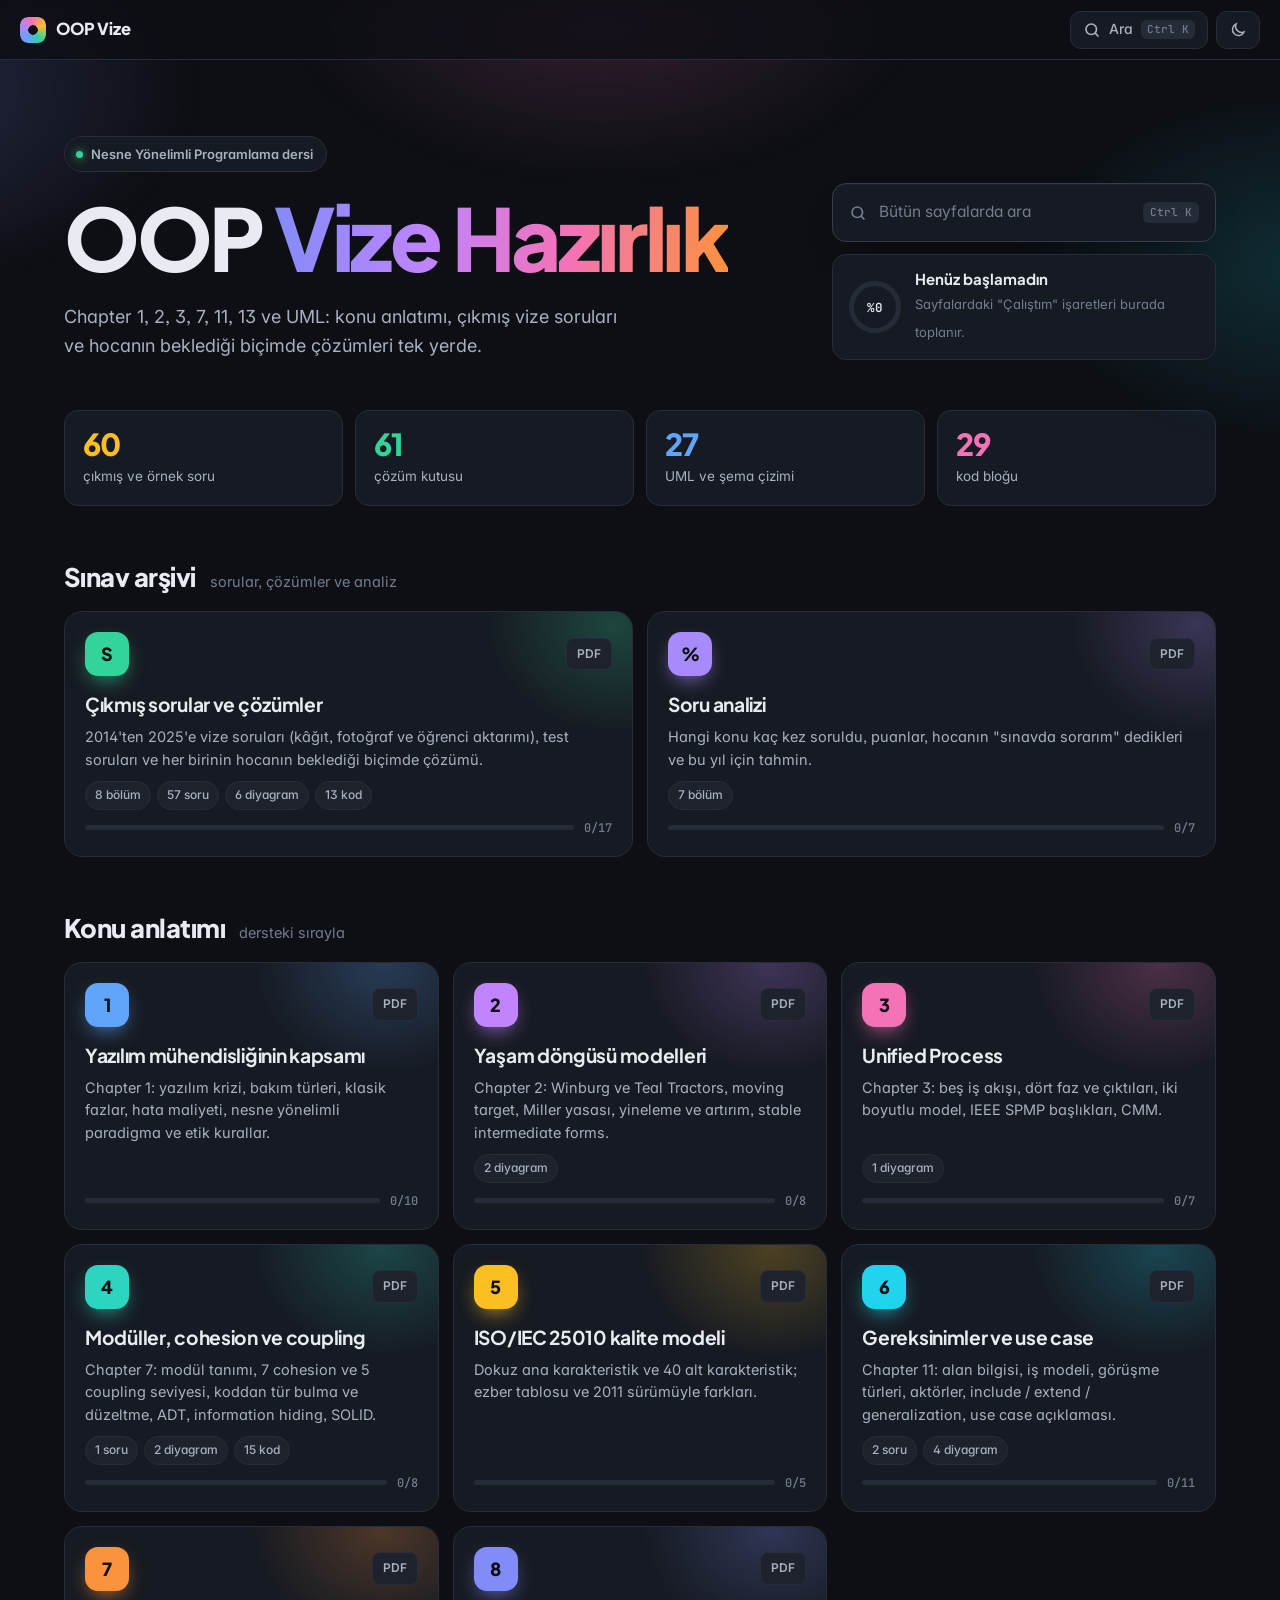
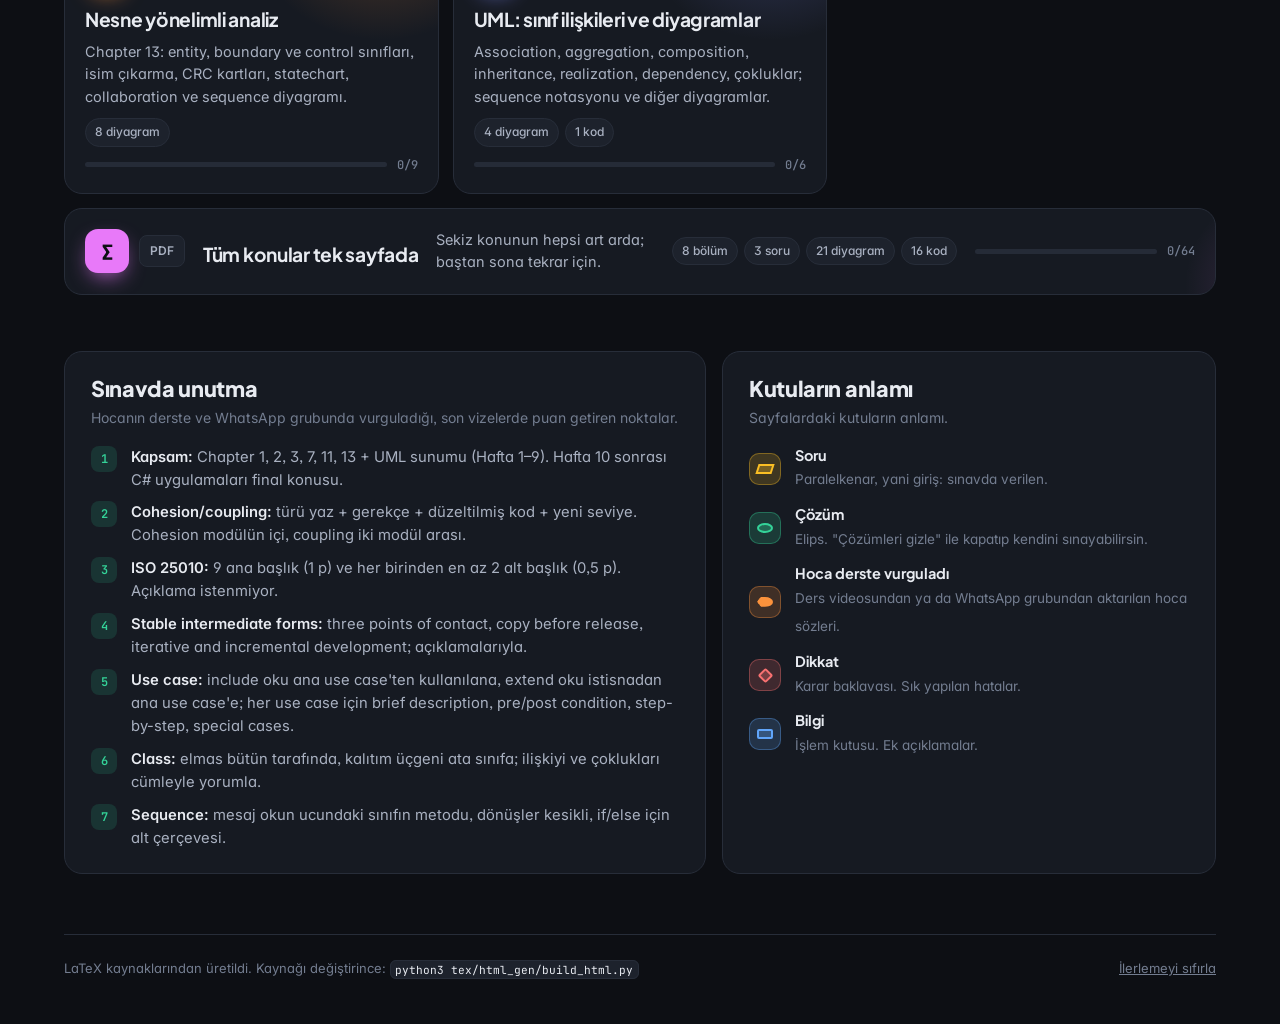
==== index.html @ 67fffaec "OOP vize hazırlık sitesi: konu anlatımları, çıkmış sorular ve PDF'ler Co-Authored-By: Claude Opus 5." ====
<!doctype html>
<html lang="tr">
<head>
<meta charset="utf-8">
<meta name="viewport" content="width=device-width, initial-scale=1">
<title>OOP Vize Hazırlık</title>
<script>var t='dark';try{t=localStorage.getItem('oop:theme')||'dark';}catch(e){}document.documentElement.dataset.theme=t;</script>
<link rel="preconnect" href="https://fonts.googleapis.com"><link rel="preconnect" href="https://fonts.gstatic.com" crossorigin><link href="https://fonts.googleapis.com/css2?family=Inter:ital,opsz,wght@0,14..32,400;0,14..32,500;0,14..32,600;0,14..32,700;1,14..32,400&family=Plus+Jakarta+Sans:wght@600;700;800&family=JetBrains+Mono:wght@400;500;600&display=swap" rel="stylesheet">
<link rel="stylesheet" href="html/assets/style.css?v=7de8de52">
<style>
  .home-top { max-width: 1200px; margin: 0 auto; padding: 0 24px; }
  .hero { position: relative; isolation: isolate; padding: 76px 0 44px; display: grid; grid-template-columns: minmax(0, 1.3fr) minmax(300px, .7fr); gap: 40px 56px; align-items: end; }
  .hero::before {
    content: ""; position: absolute; z-index: -1; inset: -60px -30vw -40px; pointer-events: none;
    background:
      radial-gradient(520px 300px at 8% 20%, color-mix(in srgb, #818CF8 calc(var(--glow) * 110%), transparent), transparent 70%),
      radial-gradient(460px 260px at 48% 0%, color-mix(in srgb, #F472B6 calc(var(--glow) * 80%), transparent), transparent 70%),
      radial-gradient(420px 260px at 85% 60%, color-mix(in srgb, #22D3EE calc(var(--glow) * 70%), transparent), transparent 70%);
    filter: blur(10px);
  }
  .pill { display: inline-flex; align-items: center; gap: 8px; padding: 6px 13px 6px 11px; border-radius: 999px; font-size: 13px; font-weight: 600; color: var(--text-2); background: var(--surface); border: 1px solid var(--border); margin-bottom: 22px; }
  .pill i { width: 7px; height: 7px; border-radius: 50%; background: var(--green); box-shadow: 0 0 10px var(--green); }
  .hero h1 { margin: 0; font: 800 clamp(2.8rem, 7vw, 5.4rem)/1 var(--f-head); letter-spacing: -.04em; }
  .hero h1 .grad { background: linear-gradient(95deg, #818CF8 0%, #C084FC 35%, #F472B6 65%, #FB923C 100%); -webkit-background-clip: text; background-clip: text; color: transparent; }
  .hero .lead { margin: 22px 0 0; max-width: 36rem; font-size: 18px; line-height: 1.6; color: var(--text-2); }
  .hero-side { display: grid; gap: 12px; }
  .fake-search {
    display: flex; align-items: center; gap: 12px; width: 100%; padding: 15px 16px; cursor: text; text-align: left;
    border: 1px solid var(--border-2); border-radius: 14px; background: var(--surface); color: var(--text-3); font-size: 15.5px;
    box-shadow: var(--shadow); transition: border-color .15s, box-shadow .15s;
  }
  .fake-search:hover { border-color: #818CF8; box-shadow: 0 0 0 4px rgba(129,140,248,.15), var(--shadow); }
  .fake-search kbd { margin-left: auto; font: 500 11px/1 var(--f-mono); padding: 5px 7px; border-radius: 6px; background: var(--surface-3); }
  .resume { display: grid; grid-template-columns: 1fr auto; gap: 2px 14px; align-items: center; padding: 14px 16px; border-radius: 14px; border: 1px solid var(--border); background: var(--surface); text-decoration: none; color: var(--text); transition: border-color .15s; }
  .resume small { color: var(--text-3); font-size: 12.5px; font-weight: 500; grid-column: 1; }
  .resume b { font: 700 16px/1.3 var(--f-head); grid-column: 1; }
  .resume em { font-style: normal; color: var(--text-2); font-size: 13.5px; grid-column: 1; }
  .resume .go { grid-column: 2; grid-row: 1 / span 3; width: 38px; height: 38px; border-radius: 11px; display: grid; place-items: center; background: color-mix(in srgb, var(--accent) 20%, transparent); color: var(--accent); font-size: 18px; }
  .resume:hover { border-color: var(--accent); }
  .overall { display: grid; grid-template-columns: auto 1fr; gap: 14px; align-items: center; padding: 14px 16px; border-radius: 14px; border: 1px solid var(--border); background: var(--surface); }
  .ring { --p: 0; width: 52px; height: 52px; border-radius: 50%; display: grid; place-items: center; background: conic-gradient(var(--green) calc(var(--p) * 1%), var(--surface-3) 0); }
  .ring span { width: 42px; height: 42px; border-radius: 50%; background: var(--surface); display: grid; place-items: center; font: 600 12.5px var(--f-mono); }
  .overall b { display: block; font: 700 15px/1.3 var(--f-head); }
  .overall small { color: var(--text-3); font-size: 13px; }

  .stats { display: grid; grid-template-columns: repeat(4, 1fr); gap: 12px; margin: 6px 0 56px; }
  .stat { padding: 16px 18px; border-radius: 14px; background: var(--surface); border: 1px solid var(--border); }
  .stat b { display: block; font: 800 1.9rem/1.1 var(--f-head); letter-spacing: -.02em; color: var(--sc); }
  .stat span { font-size: 13.5px; color: var(--text-2); }

  .sec-h { display: flex; align-items: baseline; gap: 14px; margin: 0 0 16px; }
  .sec-h h2 { margin: 0; font: 800 1.6rem/1.2 var(--f-head); letter-spacing: -.02em; }
  .sec-h p { margin: 0; color: var(--text-3); font-size: 14.5px; }
  .grid { display: grid; gap: 14px; margin-bottom: 56px; }
  .grid.sinav { grid-template-columns: repeat(2, 1fr); }
  .grid.konu { grid-template-columns: repeat(3, 1fr); }
  @media (max-width: 960px) { .grid.konu { grid-template-columns: repeat(2, 1fr); } }
  @media (max-width: 600px) { .grid.konu { grid-template-columns: 1fr; } }
  .card {
    --hue: #818CF8; position: relative; overflow: hidden; isolation: isolate;
    display: flex; flex-direction: column; gap: 10px; padding: 20px; border-radius: 18px; min-height: 210px;
    background: var(--surface); border: 1px solid var(--border); color: var(--text); text-decoration: none;
    transition: transform .2s ease, border-color .2s, box-shadow .2s;
  }
  .card::before {
    content: ""; position: absolute; z-index: -1; inset: -40% -20% auto auto; width: 260px; height: 220px;
    background: radial-gradient(closest-side, color-mix(in srgb, var(--hue) 34%, transparent), transparent); opacity: .7; transition: opacity .2s;
  }
  .card:hover { transform: translateY(-3px); border-color: color-mix(in srgb, var(--hue) 55%, var(--border)); box-shadow: 0 20px 40px -24px color-mix(in srgb, var(--hue) 70%, transparent); }
  .card:hover::before { opacity: 1; }
  .card-top { display: flex; align-items: center; justify-content: space-between; gap: 10px; }
  .badge {
    width: 44px; height: 44px; border-radius: 13px; display: grid; place-items: center; font: 800 18px/1 var(--f-head);
    color: #0D0F14; background: var(--hue); box-shadow: 0 8px 22px -8px var(--hue);
  }
  .card .pdf { position: relative; z-index: 2; font-size: 12px; font-weight: 600; padding: 5px 10px; border-radius: 8px; border: 1px solid var(--border); color: var(--text-2); text-decoration: none; background: var(--surface-2); }
  .card .pdf:hover { color: var(--text); border-color: var(--border-2); }
  .card h3 { margin: 6px 0 0; font: 700 1.2rem/1.25 var(--f-head); letter-spacing: -.015em; }
  .card h3 a { color: inherit; text-decoration: none; }
  .card h3 a::after { content: ""; position: absolute; inset: 0; z-index: 1; }
  .card p { margin: 0; color: var(--text-2); font-size: 14.5px; line-height: 1.55; flex: 1; }
  .meta { display: flex; flex-wrap: wrap; gap: 6px; }
  .meta span { font-size: 12px; font-weight: 500; padding: 3px 9px; border-radius: 999px; background: var(--surface-2); color: var(--text-2); border: 1px solid var(--border); }
  .prog { display: flex; align-items: center; gap: 10px; font: 500 12px var(--f-mono); color: var(--text-3); }
  .prog i { flex: 1; height: 5px; border-radius: 5px; background: var(--surface-3); overflow: hidden; }
  .prog i b { display: block; height: 100%; width: calc(var(--p) * 1%); background: var(--hue); border-radius: inherit; }
  .grid.sinav .card { min-height: 240px; }
  .card.wide { grid-column: 1 / -1; min-height: 0; flex-direction: row; align-items: center; gap: 18px; }
  .card.wide p { flex: 1; }
  .card.wide .prog { width: 220px; }

  .lower { display: grid; grid-template-columns: 1.3fr 1fr; gap: 16px; margin: 0 0 60px; }
  .panel { padding: 24px 26px; border: 1px solid var(--border); border-radius: 18px; background: var(--surface); }
  .panel h2 { margin: 0 0 4px; font: 800 1.35rem/1.2 var(--f-head); letter-spacing: -.015em; }
  .panel > p { margin: 0 0 16px; color: var(--text-3); font-size: 14px; }
  .rules { margin: 0; padding: 0; list-style: none; counter-reset: r; display: grid; gap: 10px; font-size: 14.8px; line-height: 1.55; color: var(--text-2); }
  .rules li { counter-increment: r; display: grid; grid-template-columns: 28px 1fr; gap: 12px; }
  .rules li::before { content: counter(r); width: 26px; height: 26px; border-radius: 8px; display: grid; place-items: center; font: 600 12px var(--f-mono); color: var(--green); background: color-mix(in srgb, var(--green) 14%, transparent); }
  .rules b { color: var(--text); font-weight: 600; }
  .legend-list { list-style: none; margin: 0; padding: 0; display: grid; gap: 12px; }
  .legend-list li { display: grid; grid-template-columns: 32px 1fr; gap: 14px; align-items: center; }
  .legend-list b { display: block; font: 700 14.5px/1.3 var(--f-head); }
  .legend-list span { color: var(--text-3); font-size: 13.5px; }
  .foot { display: flex; flex-wrap: wrap; justify-content: space-between; gap: 10px; padding: 22px 0 44px; border-top: 1px solid var(--border); color: var(--text-3); font-size: 13px; }
  .foot button { background: none; border: 0; padding: 0; color: var(--text-3); text-decoration: underline; cursor: pointer; font-size: 13px; }
  .foot button:hover { color: var(--red); }

  @media (max-width: 960px) {
    .hero { grid-template-columns: 1fr; padding-top: 48px; }
    .stats { grid-template-columns: repeat(2, 1fr); }
    .grid.sinav { grid-template-columns: 1fr; }
    .lower { grid-template-columns: 1fr; }
    .card.wide { flex-direction: column; align-items: stretch; }
    .card.wide .prog { width: auto; }
  }
  @media (max-width: 560px) {
    .home-top { padding: 0 16px; }
    .grid.sinav .card, .card { min-height: 0; }
  }
</style>
</head>
<body class="home" data-base="html/" style="--accent:#818CF8">
<header class="topbar">
  <a class="brand" href="index.html"><span class="brand-dot"></span>OOP Vize</a>
  <div class="tb-actions">
    <button class="tb-btn sbtn" id="searchBtn" type="button"><span class="ic ic-search"></span><span class="lbl">Ara</span><kbd>Ctrl K</kbd></button>
    <button class="tb-btn" id="themeBtn" type="button" aria-label="Tema değiştir"><span class="ic ic-theme"></span></button>
  </div>
</header>

<div class="home-top">
  <section class="hero">
    <div>
      <span class="pill"><i></i>Nesne Yönelimli Programlama dersi</span>
      <h1>OOP <span class="grad">Vize Hazırlık</span></h1>
      <p class="lead">Chapter 1, 2, 3, 7, 11, 13 ve UML: konu anlatımı, çıkmış vize soruları ve hocanın beklediği biçimde çözümleri tek yerde.</p>
    </div>
    <div class="hero-side">
      <button class="fake-search" type="button" id="heroSearch"><span class="ic ic-search"></span>Bütün sayfalarda ara<kbd>Ctrl K</kbd></button>
      <a class="resume" id="resume" hidden href="#"><small>Kaldığın yerden devam et</small><b></b><em></em><span class="go">›</span></a>
      <div class="overall"><span class="ring" id="ovRing"><span id="ovPct">%0</span></span><div><b id="ovTxt">Henüz başlamadın</b><small>Sayfalardaki "Çalıştım" işaretleri burada toplanır.</small></div></div>
    </div>
  </section>

  <section class="stats" id="stats"></section>

  <div class="sec-h"><h2>Sınav arşivi</h2><p>sorular, çözümler ve analiz</p></div>
  <section class="grid sinav" id="gSinav"></section>

  <div class="sec-h"><h2>Konu anlatımı</h2><p>dersteki sırayla</p></div>
  <section class="grid konu" id="gKonu"></section>

  <section class="lower">
    <div class="panel">
      <h2>Sınavda unutma</h2>
      <p>Hocanın derste ve WhatsApp grubunda vurguladığı, son vizelerde puan getiren noktalar.</p>
      <ol class="rules">
        <li><span><b>Kapsam:</b> Chapter 1, 2, 3, 7, 11, 13 + UML sunumu (Hafta 1–9). Hafta 10 sonrası C# uygulamaları final konusu.</span></li>
        <li><span><b>Cohesion/coupling:</b> türü yaz + gerekçe + düzeltilmiş kod + yeni seviye. Cohesion modülün içi, coupling iki modül arası.</span></li>
        <li><span><b>ISO 25010:</b> 9 ana başlık (1 p) ve her birinden en az 2 alt başlık (0,5 p). Açıklama istenmiyor.</span></li>
        <li><span><b>Stable intermediate forms:</b> three points of contact, copy before release, iterative and incremental development; açıklamalarıyla.</span></li>
        <li><span><b>Use case:</b> include oku ana use case'ten kullanılana, extend oku istisnadan ana use case'e; her use case için brief description, pre/post condition, step-by-step, special cases.</span></li>
        <li><span><b>Class:</b> elmas bütün tarafında, kalıtım üçgeni ata sınıfa; ilişkiyi ve çoklukları cümleyle yorumla.</span></li>
        <li><span><b>Sequence:</b> mesaj okun ucundaki sınıfın metodu, dönüşler kesikli, if/else için alt çerçevesi.</span></li>
      </ol>
    </div>
    <div class="panel">
      <h2>Kutuların anlamı</h2>
      <p>Sayfalardaki kutuların anlamı.</p>
      <ul class="legend-list">
        <li style="--c: var(--amber)"><i class="shape s-giris"></i><div><b>Soru</b><span>Paralelkenar, yani giriş: sınavda verilen.</span></div></li>
        <li style="--c: var(--green)"><i class="shape s-basla"></i><div><b>Çözüm</b><span>Elips. "Çözümleri gizle" ile kapatıp kendini sınayabilirsin.</span></div></li>
        <li style="--c: var(--orange)"><i class="shape s-ekran"></i><div><b>Hoca derste vurguladı</b><span>Ders videosundan ya da WhatsApp grubundan aktarılan hoca sözleri.</span></div></li>
        <li style="--c: var(--red)"><i class="shape s-karar"></i><div><b>Dikkat</b><span>Karar baklavası. Sık yapılan hatalar.</span></div></li>
        <li style="--c: var(--blue)"><i class="shape s-islem"></i><div><b>Bilgi</b><span>İşlem kutusu. Ek açıklamalar.</span></div></li>
      </ul>
    </div>
  </section>

  <footer class="foot">
    <span>LaTeX kaynaklarından üretildi. Kaynağı değiştirince: <code class="tt">python3 tex/html_gen/build_html.py</code></span>
    <button type="button" id="resetBtn">İlerlemeyi sıfırla</button>
  </footer>
</div>

<div class="search" id="search" hidden>
  <div class="search-panel" role="dialog" aria-label="Arama">
    <input type="search" id="searchIn" placeholder="Konu ya da terim ara (ör. stamp coupling, inception, SPMP)" autocomplete="off">
    <ol id="searchOut"></ol>
    <p class="search-hint">Yukarı/aşağı ok ile seç, Enter ile git, Esc ile kapat.</p>
  </div>
</div>

<script src="html/assets/search-index.js?v=563fb60b"></script>
<script src="html/assets/app.js?v=30647359"></script>
<script>
(function () {
  var PAGES = [{"out": "cikmis-sorular", "label": "Çıkmış sorular ve çözümler", "hue": "#34D399", "desc": "2014'ten 2025'e vize soruları (kâğıt, fotoğraf ve öğrenci aktarımı), test soruları ve her birinin hocanın beklediği biçimde çözümü.", "group": "sinav", "no": "", "h2": 8, "gfx": 6, "soru": 57, "cevap": 57, "code": 13, "units": ["soru-1-iso-iec-25010-18-puan", "soru-2-stable-intermediate-forms", "soru-3-cohesion-coupling-turu-ve-duzeltilmesi", "soru-4-rent-a-car-otomasyonu-sinif-iliskileri", "soru-5-rent-a-car-sequence-diyagrami-24-puan", "soru-1-stable-intermediate-forms-15-puan", "soru-2-iso-iec-25010-tablosu-komple", "soru-3-e-ticaret-use-case", "soru-4-cohesion-coupling-tur-ve-daha-iyi-hale-getirme", "soru-1-unified-process-15-p", "soru-2-ieee-spmp-basliklari-15-p", "soru-3-cohesion-ve-coupling-15-p", "soru-4-singleton-pattern-15-p", "soru-5-proje-takip-sistemi-40-p", "siniflar-arasi-iliski-turleri", "adres-defteri-senaryosu", "2021-22-2-vize-projesi-universite-kutuphane-platformu"]}, {"out": "soru-analizi", "label": "Soru analizi", "hue": "#A78BFA", "desc": "Hangi konu kaç kez soruldu, puanlar, hocanın \"sınavda sorarım\" dedikleri ve bu yıl için tahmin.", "group": "sinav", "no": "", "h2": 7, "gfx": 0, "soru": 0, "cevap": 0, "code": 0, "units": ["elimizdeki-vize-sinavlari", "hangi-konu-kac-sinavda-cikti", "puan-dagilimi-2025-26", "hocanin-sorarim-dedigi-yerler", "2026-27-vizesi-icin-tahmin", "calisma-sirasi-oncelik", "sinavda-yazim-kurallari"]}, {"out": "konu-01-kapsam", "label": "Yazılım mühendisliğinin kapsamı", "hue": "#60A5FA", "desc": "Chapter 1: yazılım krizi, bakım türleri, klasik fazlar, hata maliyeti, nesne yönelimli paradigma ve etik kurallar.", "group": "konu", "no": "1", "h2": 1, "gfx": 0, "soru": 0, "cevap": 0, "code": 0, "units": ["tarihsel-boyut-yazilim-krizi-historical-aspects", "ekonomik-boyut-economic-aspects", "bakim-boyutu-maintenance-aspects", "gereksinim-analiz-ve-tasarim-boyutu", "takim-calismasi-boyutu", "neden-ayri-bir-planlama-test-ve-dokumantasyon-fazi-yok", "nesne-yonelimli-paradigma", "terminoloji", "etik-konular-ethical-issues", "kisa-tanim-sorulari-what-is-it"]}, {"out": "konu-02-yasam-dongusu", "label": "Yaşam döngüsü modelleri", "hue": "#C084FC", "desc": "Chapter 2: Winburg ve Teal Tractors, moving target, Miller yasası, yineleme ve artırım, stable intermediate forms.", "group": "konu", "no": "2", "h2": 1, "gfx": 2, "soru": 0, "cevap": 0, "code": 0, "units": ["teoride-ve-pratikte-yazilim-gelistirme", "winburg-mini-vaka-calismasi", "teal-tractors-mini-vaka-calismasi-ve-moving-target-problem", "yineleme-ve-artirim-iteration-and-incrementation", "yinelemeli-artirimli-modelin-riskleri-ve-guclu-yanlari", "diger-yasam-dongusu-modelleri-kisaca", "stable-intermediate-forms-kararli-ara-formlar", "kisa-tanim-sorulari"]}, {"out": "konu-03-unified-process", "label": "Unified Process", "hue": "#F472B6", "desc": "Chapter 3: beş iş akışı, dört faz ve çıktıları, iki boyutlu model, IEEE SPMP başlıkları, CMM.", "group": "konu", "no": "3", "h2": 1, "gfx": 1, "soru": 0, "cevap": 0, "code": 0, "units": ["unified-process-nedir", "bes-cekirdek-is-akisi-core-workflows", "unified-process-in-dort-fazi", "tek-ve-iki-boyutlu-yasam-dongusu-modelleri", "ieee-software-project-management-plan-spmp", "yazilim-surecini-iyilestirme-improving-the-software-process", "kisa-tanim-sorulari"]}, {"out": "konu-04-moduller", "label": "Modüller, cohesion ve coupling", "hue": "#2DD4BF", "desc": "Chapter 7: modül tanımı, 7 cohesion ve 5 coupling seviyesi, koddan tür bulma ve düzeltme, ADT, information hiding, SOLID.", "group": "konu", "no": "4", "h2": 1, "gfx": 2, "soru": 1, "cevap": 1, "code": 15, "units": ["neden-modulerlestirme", "modul-nedir", "cohesion-modul-ici-uyum-7-seviye", "coupling-moduller-arasi-baglilik-5-seviye", "sinav-tipi-ornek-kodu-verip-tur-ve-duzeltme-isteme", "data-encapsulation-adt-ve-information-hiding", "solid-ilkeleri-giris", "kisa-tanim-sorulari"]}, {"out": "konu-05-iso25010", "label": "ISO/IEC 25010 kalite modeli", "hue": "#FBBF24", "desc": "Dokuz ana karakteristik ve 40 alt karakteristik; ezber tablosu ve 2011 sürümüyle farkları.", "group": "konu", "no": "5", "h2": 1, "gfx": 0, "soru": 0, "cevap": 0, "code": 0, "units": ["model-nedir", "hocanin-tablosu-9-karakteristik-40-alt-karakteristik-iso-iec", "alt-karakteristiklerin-anlamlari", "2011-surumu-8-karakteristik-31-alt-karakteristik", "sinavda-cevap-sablonu"]}, {"out": "konu-06-gereksinimler", "label": "Gereksinimler ve use case", "hue": "#22D3EE", "desc": "Chapter 11: alan bilgisi, iş modeli, görüşme türleri, aktörler, include / extend / generalization, use case açıklaması.", "group": "konu", "no": "6", "h2": 1, "gfx": 4, "soru": 2, "cevap": 2, "code": 0, "units": ["gereksinim-is-akisinin-amaci", "gereksinim-is-akisinin-adimlari", "use-case-ve-aktor", "use-case-diyagraminin-notasyonu", "use-case-aciklamasi-description", "hocanin-cozdugu-ornek-1-adres-defteri", "hocanin-cozdugu-ornek-2-e-ticaret-sitesi-2024-25-vize-sorusu", "ilk-gereksinimler-functional-ve-nonfunctional", "msg-foundation-vaka-calismasi", "diger-konular", "kisa-tanim-sorulari"]}, {"out": "konu-07-oo-analiz", "label": "Nesne yönelimli analiz", "hue": "#FB923C", "desc": "Chapter 13: entity, boundary ve control sınıfları, isim çıkarma, CRC kartları, statechart, collaboration ve sequence diyagramı.", "group": "konu", "no": "7", "h2": 1, "gfx": 8, "soru": 0, "cevap": 0, "code": 0, "units": ["analiz-is-akisi-ve-uc-sinif-turu", "entity-siniflarini-cikarmanin-uc-adimi", "asansor-problemi-elevator-problem", "boundary-ve-control-siniflarini-cikarmak", "msg-foundation-vaka-calismasi", "use-case-realization", "hocanin-tam-cozumlu-ornegi-adres-defteri", "diger-konular", "kisa-tanim-sorulari"]}, {"out": "konu-08-uml", "label": "UML: sınıf ilişkileri ve diyagramlar", "hue": "#818CF8", "desc": "Association, aggregation, composition, inheritance, realization, dependency, çokluklar; sequence notasyonu ve diğer diyagramlar.", "group": "konu", "no": "8", "h2": 1, "gfx": 4, "soru": 0, "cevap": 1, "code": 1, "units": ["uml-nedir-neden-kullanilir", "class-diagram", "uml-sunumu-sayfa-35-sinif-diyagramini-yorumlama", "sequence-diagram-notasyonu", "diger-uml-diyagramlari", "kisa-tanim-sorulari"]}, {"out": "konu-tumu", "label": "Tüm konular tek sayfada", "hue": "#E879F9", "desc": "Sekiz konunun hepsi art arda; baştan sona tekrar için.", "group": "konu", "no": "∑", "h2": 8, "gfx": 21, "soru": 3, "cevap": 4, "code": 16, "units": ["tarihsel-boyut-yazilim-krizi-historical-aspects", "ekonomik-boyut-economic-aspects", "bakim-boyutu-maintenance-aspects", "gereksinim-analiz-ve-tasarim-boyutu", "takim-calismasi-boyutu", "neden-ayri-bir-planlama-test-ve-dokumantasyon-fazi-yok", "nesne-yonelimli-paradigma", "terminoloji", "etik-konular-ethical-issues", "kisa-tanim-sorulari-what-is-it", "teoride-ve-pratikte-yazilim-gelistirme", "winburg-mini-vaka-calismasi", "teal-tractors-mini-vaka-calismasi-ve-moving-target-problem", "yineleme-ve-artirim-iteration-and-incrementation", "yinelemeli-artirimli-modelin-riskleri-ve-guclu-yanlari", "diger-yasam-dongusu-modelleri-kisaca", "stable-intermediate-forms-kararli-ara-formlar", "kisa-tanim-sorulari", "unified-process-nedir", "bes-cekirdek-is-akisi-core-workflows", "unified-process-in-dort-fazi", "tek-ve-iki-boyutlu-yasam-dongusu-modelleri", "ieee-software-project-management-plan-spmp", "yazilim-surecini-iyilestirme-improving-the-software-process", "kisa-tanim-sorulari-2", "neden-modulerlestirme", "modul-nedir", "cohesion-modul-ici-uyum-7-seviye", "coupling-moduller-arasi-baglilik-5-seviye", "sinav-tipi-ornek-kodu-verip-tur-ve-duzeltme-isteme", "data-encapsulation-adt-ve-information-hiding", "solid-ilkeleri-giris", "kisa-tanim-sorulari-3", "model-nedir", "hocanin-tablosu-9-karakteristik-40-alt-karakteristik-iso-iec", "alt-karakteristiklerin-anlamlari", "2011-surumu-8-karakteristik-31-alt-karakteristik", "sinavda-cevap-sablonu", "gereksinim-is-akisinin-amaci", "gereksinim-is-akisinin-adimlari", "use-case-ve-aktor", "use-case-diyagraminin-notasyonu", "use-case-aciklamasi-description", "hocanin-cozdugu-ornek-1-adres-defteri", "hocanin-cozdugu-ornek-2-e-ticaret-sitesi-2024-25-vize-sorusu", "ilk-gereksinimler-functional-ve-nonfunctional", "msg-foundation-vaka-calismasi", "diger-konular", "kisa-tanim-sorulari-4", "analiz-is-akisi-ve-uc-sinif-turu", "entity-siniflarini-cikarmanin-uc-adimi", "asansor-problemi-elevator-problem", "boundary-ve-control-siniflarini-cikarmak", "msg-foundation-vaka-calismasi-2", "use-case-realization", "hocanin-tam-cozumlu-ornegi-adres-defteri", "diger-konular-2", "kisa-tanim-sorulari-5", "uml-nedir-neden-kullanilir", "class-diagram", "uml-sunumu-sayfa-35-sinif-diyagramini-yorumlama", "sequence-diagram-notasyonu", "diger-uml-diyagramlari", "kisa-tanim-sorulari-6"]}];
  var S = window.BZStore;
  var PDF = {
    'cikmis-sorular': '02_Cikmis_Sorular', 'soru-analizi': '03_Soru_Analizi', 'konu-tumu': '04_Konu_Anlatimi_Tum',
    'konu-01-kapsam': 'Konu_01_kapsam', 'konu-02-yasam-dongusu': 'Konu_02_yasam_dongusu', 'konu-03-unified-process': 'Konu_03_unified_process', 'konu-04-moduller': 'Konu_04_moduller',
    'konu-05-iso25010': 'Konu_05_iso25010', 'konu-06-gereksinimler': 'Konu_06_gereksinimler', 'konu-07-oo-analiz': 'Konu_07_oo_analiz', 'konu-08-uml': 'Konu_08_uml'
  };
  var MARK = { 'cikmis-sorular': 'S', 'soru-analizi': '%' };
  function esc(s) { return String(s).replace(/[&<>"]/g, function (c) { return { '&': '&amp;', '<': '&lt;', '>': '&gt;', '"': '&quot;' }[c]; }); }
  function doneCount(p) {
    var n = 0;
    p.units.forEach(function (id) { if (S.get('done:' + (p.group === 'konu' ? 'konu' : p.out) + ':' + id, false)) n++; });
    return n;
  }
  var total = 0, totalDone = 0, sums = { soru: 0, gfx: 0, cevap: 0, code: 0 };
  function card(p) {
    var d = doneCount(p), pct = p.units.length ? Math.round(d / p.units.length * 100) : 0;
    if (p.out !== 'konu-tumu') { total += p.units.length; totalDone += d; ['soru', 'gfx', 'cevap', 'code'].forEach(function (k) { sums[k] += p[k] || 0; }); }
    var meta = [];
    if (p.h2 > 1) meta.push(p.h2 + ' bölüm');
    if (p.soru) meta.push(p.soru + ' soru');
    if (p.gfx) meta.push(p.gfx + ' diyagram');
    if (p.code) meta.push(p.code + ' kod');
    var mark = p.group === 'sinav' ? MARK[p.out] : p.no;
    var wide = p.out === 'konu-tumu' ? ' wide' : '';
    return '<article class="card' + wide + '" style="--hue:' + p.hue + ';--p:' + pct + '">' +
      '<div class="card-top"><span class="badge">' + esc(mark) + '</span><a class="pdf" href="pdf/' + PDF[p.out] + '.pdf" title="Aynı içeriğin PDF hâli">PDF</a></div>' +
      '<h3><a href="html/' + p.out + '.html">' + esc(p.label) + '</a></h3><p>' + esc(p.desc) + '</p>' +
      '<div class="meta">' + meta.map(function (m) { return '<span>' + m + '</span>'; }).join('') + '</div>' +
      '<div class="prog"><i><b></b></i>' + d + '/' + p.units.length + '</div></article>';
  }
  document.getElementById('gSinav').innerHTML = PAGES.filter(function (p) { return p.group === 'sinav'; }).map(card).join('');
  document.getElementById('gKonu').innerHTML = PAGES.filter(function (p) { return p.group === 'konu'; }).map(card).join('');

  var st = [
    [sums.soru, 'çıkmış ve örnek soru', '#FBBF24'], [sums.cevap, 'çözüm kutusu', '#34D399'],
    [sums.gfx, 'UML ve şema çizimi', '#60A5FA'], [sums.code, 'kod bloğu', '#F472B6']
  ];
  document.getElementById('stats').innerHTML = st.map(function (s) {
    return '<div class="stat" style="--sc:' + s[2] + '"><b>' + s[0] + '</b><span>' + s[1] + '</span></div>';
  }).join('');

  var pctAll = total ? Math.round(totalDone / total * 100) : 0;
  document.getElementById('ovRing').style.setProperty('--p', pctAll);
  document.getElementById('ovPct').textContent = '%' + pctAll;
  if (totalDone) document.getElementById('ovTxt').textContent = totalDone + ' / ' + total + ' başlık çalışıldı';

  var last = S.get('last', null);
  if (last && last.p) {
    var r = document.getElementById('resume');
    var lp = PAGES.filter(function (p) { return p.out === last.p; })[0];
    if (lp) r.style.setProperty('--accent', lp.hue);
    r.href = 'html/' + last.p + '.html' + (last.id ? '#' + last.id : '');
    r.querySelector('b').textContent = last.l;
    r.querySelector('em').textContent = (last.t ? last.t + ', ' : '') + 'sayfanın %' + (last.pct || 0) + '\'i okundu';
    r.hidden = false;
  }
  document.getElementById('heroSearch').addEventListener('click', function () { window.BZOpenSearch(); });
  document.getElementById('resetBtn').addEventListener('click', function () {
    if (!confirm('Bütün "çalıştım" işaretleri ve kaldığın yer silinsin mi?')) return;
    try { Object.keys(localStorage).forEach(function (k) { if (/^oop:(done|last|quiz)/.test(k)) localStorage.removeItem(k); }); } catch (e) {}
    location.reload();
  });
})();
</script>
</body>
</html>
---- html/assets/style.css ----
/* BZ205 Vize Hazırlık: varsayılan karanlık tema, her sayfa kendi vurgu rengini (--accent) taşır.
   Kutu renkleri hocanın akış sembollerinden: soru = giriş (sarı), çözüm = başla (yeşil),
   hoca = ekran (turuncu), dikkat = karar (kırmızı), bilgi = işlem (mavi). */
:root, :root[data-theme="dark"] {
  --bg: #0D0F14;
  --bg-2: #11141B;
  --surface: #161A22;
  --surface-2: #1D222C;
  --surface-3: #252B37;
  --border: #272D39;
  --border-2: #353C4A;
  --text: #E8EBF1;
  --text-2: #A9B1C1;
  --text-3: #737D90;
  --green: #34D399;
  --red: #F87171;
  --amber: #FBBF24;
  --blue: #60A5FA;
  --orange: #FB923C;
  --violet: #A78BFA;
  --pink: #F472B6;
  --tint: 14%;
  --k-ana: #8AB4FF; --k-vurgu: #FF8A80; --k-yesil: #6EE7A8; --k-turuncu: #FDBA74; --k-gri: #A9B1C1;
  --code-bg: #0F1218;
  --shadow: 0 1px 0 rgba(255,255,255,.03) inset, 0 18px 40px -22px rgba(0,0,0,.8);
  --glow: .22;
  --gfx-filter: invert(.9) hue-rotate(180deg) saturate(1.5) brightness(1.08);
  --gfx-bg: #12161D;
  color-scheme: dark;
}
:root[data-theme="light"] {
  --bg: #F6F7FA;
  --bg-2: #EEF0F5;
  --surface: #FFFFFF;
  --surface-2: #F3F5F9;
  --surface-3: #E8EBF2;
  --border: #E2E6EE;
  --border-2: #CDD3DF;
  --text: #121620;
  --text-2: #4B5468;
  --text-3: #7C8598;
  --green: #059669;
  --red: #DC2626;
  --amber: #D97706;
  --blue: #2563EB;
  --orange: #EA580C;
  --violet: #7C3AED;
  --pink: #DB2777;
  --tint: 10%;
  --k-ana: #1D4ED8; --k-vurgu: #C81E1E; --k-yesil: #15803D; --k-turuncu: #C2410C; --k-gri: #4B5468;
  --code-bg: #F7F8FB;
  --shadow: 0 1px 2px rgba(16,24,40,.04), 0 12px 30px -18px rgba(16,24,40,.22);
  --glow: .16;
  --gfx-filter: none;
  --gfx-bg: #FFFFFF;
  color-scheme: light;
}
:root {
  --accent: #818CF8;
  --accent-text: color-mix(in srgb, var(--accent) 82%, var(--text));
  --f-head: "Plus Jakarta Sans", "Inter", system-ui, sans-serif;
  --f-body: "Inter", system-ui, -apple-system, "Segoe UI", sans-serif;
  --f-ui: var(--f-body);
  --f-mono: "JetBrains Mono", ui-monospace, "Cascadia Code", monospace;
  --topbar: 60px;
  --r: 14px;
}
:root[data-theme="light"] body { --accent-text: color-mix(in srgb, var(--accent) 62%, #000); }
body { --accent-text: color-mix(in srgb, var(--accent) 82%, var(--text)); }

*, *::before, *::after { box-sizing: border-box; }
html { scroll-padding-top: calc(var(--topbar) + 24px); -webkit-text-size-adjust: 100%; }
body {
  margin: 0; background: var(--bg); color: var(--text);
  font: 400 16.5px/1.72 var(--f-body);
  font-feature-settings: "cv11", "ss01", "ss03";
  -webkit-font-smoothing: antialiased; -moz-osx-font-smoothing: grayscale;
}
a { color: var(--accent-text); text-underline-offset: 3px; }
::selection { background: color-mix(in srgb, var(--accent) 35%, transparent); }
:focus-visible { outline: 2px solid var(--accent); outline-offset: 2px; border-radius: 6px; }
button { font: inherit; color: inherit; }
[hidden] { display: none !important; }
* { scrollbar-width: thin; scrollbar-color: var(--surface-3) transparent; }
@media (prefers-reduced-motion: reduce) { *, *::before, *::after { animation: none !important; transition: none !important; scroll-behavior: auto !important; } }

/* ------------------------------------------------ üst çubuk */
.readbar { position: fixed; inset: 0 0 auto 0; height: 3px; z-index: 60; pointer-events: none; }
.readbar span { display: block; height: 100%; width: 0; background: linear-gradient(90deg, var(--accent), color-mix(in srgb, var(--accent) 40%, var(--pink))); box-shadow: 0 0 12px var(--accent); }
.topbar {
  position: sticky; top: 0; z-index: 50; height: var(--topbar);
  display: flex; align-items: center; gap: 14px; padding: 0 20px;
  background: color-mix(in srgb, var(--bg) 78%, transparent);
  backdrop-filter: blur(14px) saturate(1.5); -webkit-backdrop-filter: blur(14px) saturate(1.5);
  border-bottom: 1px solid var(--border);
}
.brand { display: inline-flex; align-items: center; gap: 10px; font: 800 16.5px/1 var(--f-head); color: var(--text); text-decoration: none; letter-spacing: -.01em; white-space: nowrap; }
.brand-dot {
  width: 26px; height: 26px; border-radius: 8px; flex: none;
  background: conic-gradient(from 210deg, #60A5FA, #A78BFA, #F472B6, #FBBF24, #34D399, #60A5FA);
  -webkit-mask: radial-gradient(circle at 50% 50%, transparent 4.5px, #000 5px); mask: radial-gradient(circle at 50% 50%, transparent 4.5px, #000 5px);
}
.crumb { color: var(--text-3); font-size: 14.5px; font-weight: 500; white-space: nowrap; overflow: hidden; text-overflow: ellipsis; min-width: 0; display: inline-flex; align-items: center; gap: 10px; }
.crumb::before { content: ""; width: 7px; height: 7px; border-radius: 50%; background: var(--accent); box-shadow: 0 0 10px var(--accent); flex: none; }
.tb-actions { margin-left: auto; display: flex; gap: 8px; align-items: center; }
.tb-btn {
  display: inline-flex; align-items: center; gap: 8px; height: 38px; padding: 0 12px;
  border: 1px solid var(--border); border-radius: 11px; background: var(--surface); cursor: pointer; font-size: 14px; font-weight: 500; color: var(--text-2);
  transition: border-color .15s, color .15s, background .15s;
}
.tb-btn:hover { border-color: var(--border-2); color: var(--text); background: var(--surface-2); }
.tb-btn kbd { font: 500 11px/1 var(--f-mono); padding: 4px 6px; border-radius: 6px; background: var(--surface-3); color: var(--text-3); }
.tb-btn[aria-pressed="true"] { background: color-mix(in srgb, var(--amber) var(--tint), var(--surface)); border-color: color-mix(in srgb, var(--amber) 55%, transparent); color: var(--text); }
.tb-btn.menu { display: none; }
.ic { width: 18px; height: 18px; display: inline-block; background: currentColor; -webkit-mask: var(--m) center/contain no-repeat; mask: var(--m) center/contain no-repeat; flex: none; }
.ic-search { --m: url("data:image/svg+xml,%3Csvg xmlns='http://www.w3.org/2000/svg' viewBox='0 0 24 24' fill='none' stroke='black' stroke-width='2.2' stroke-linecap='round'%3E%3Ccircle cx='11' cy='11' r='7'/%3E%3Cpath d='m20 20-3.5-3.5'/%3E%3C/svg%3E"); }
.ic-theme { --m: url("data:image/svg+xml,%3Csvg xmlns='http://www.w3.org/2000/svg' viewBox='0 0 24 24' fill='none' stroke='black' stroke-width='2' stroke-linecap='round'%3E%3Cpath d='M20 14.5A8 8 0 0 1 9.5 4a8 8 0 1 0 10.5 10.5z'/%3E%3C/svg%3E"); }
.ic-eye { --m: url("data:image/svg+xml,%3Csvg xmlns='http://www.w3.org/2000/svg' viewBox='0 0 24 24' fill='none' stroke='black' stroke-width='2' stroke-linejoin='round'%3E%3Cpath d='M2 12s3.6-7 10-7 10 7 10 7-3.6 7-10 7S2 12 2 12z'/%3E%3Ccircle cx='12' cy='12' r='3'/%3E%3C/svg%3E"); }
.ic-menu { --m: url("data:image/svg+xml,%3Csvg xmlns='http://www.w3.org/2000/svg' viewBox='0 0 24 24' fill='none' stroke='black' stroke-width='2.2' stroke-linecap='round'%3E%3Cpath d='M4 7h16M4 12h16M4 17h10'/%3E%3C/svg%3E"); }

/* ------------------------------------------------ yerleşim */
.layout { display: grid; grid-template-columns: 300px minmax(0, 1fr); max-width: 1360px; margin: 0 auto; }
.toc {
  position: sticky; top: var(--topbar); align-self: start; height: calc(100vh - var(--topbar));
  overflow: auto; padding: 28px 14px 40px 20px;
}
.toc-head { display: grid; gap: 8px; padding: 14px; margin-bottom: 14px; border-radius: var(--r); background: var(--surface); border: 1px solid var(--border); }
.toc-head > span:first-child { font: 700 14px/1.2 var(--f-head); color: var(--text); }
.toc-prog { font-size: 12.5px; color: var(--text-3); }
.toc-prog b { color: var(--green); font-weight: 600; }
.meter { display: block; height: 6px; border-radius: 6px; background: var(--surface-3); overflow: hidden; }
.meter i { display: block; height: 100%; width: 0; background: linear-gradient(90deg, var(--green), #6EE7B7); border-radius: inherit; transition: width .45s ease; }
.toc ol { list-style: none; margin: 0; padding: 0; }
.toc a { display: flex; gap: 10px; padding: 6px 10px; border-radius: 9px; text-decoration: none; color: var(--text-2); font-size: 14px; line-height: 1.4; transition: background .12s, color .12s; }
.toc a:hover { background: var(--surface); color: var(--text); }
.toc .tn { flex: none; min-width: 2em; font: 500 12px/1.75 var(--f-mono); color: var(--text-3); }
.toc .t2 > a { font-weight: 600; color: var(--text); margin-top: 4px; }
.toc-s { margin: 2px 0 6px 14px !important; border-left: 1px solid var(--border); padding-left: 6px !important; }
.toc .t3 a { font-size: 13.5px; }
.toc .t4 a { font-size: 12.8px; padding: 4px 10px 4px 22px; color: var(--text-3); }
.toc .t4 .tn:empty { display: none; }
.toc .t4 a:hover { color: var(--text); }
.toc a.active { background: color-mix(in srgb, var(--accent) var(--tint), transparent); color: var(--text); box-shadow: inset 2px 0 0 var(--accent); }
.toc a.active .tn { color: var(--accent-text); }
.toc a.done::after { content: "✓"; margin-left: auto; flex: none; font-size: 12px; font-weight: 700; color: var(--green); }

.content { padding: 0 clamp(18px, 4vw, 60px) 90px; min-width: 0; overflow-x: clip; }
.doc-hero { max-width: 52rem; padding: 64px 0 34px; margin-bottom: 10px; position: relative; isolation: isolate; }
.doc-hero::before {
  content: ""; position: absolute; z-index: -1; inset: -40px -40% 0 -30%; pointer-events: none;
  background:
    radial-gradient(420px 220px at 12% 30%, color-mix(in srgb, var(--accent) calc(var(--glow) * 100%), transparent), transparent 70%),
    radial-gradient(380px 200px at 62% 10%, color-mix(in srgb, var(--pink) calc(var(--glow) * 60%), transparent), transparent 70%);
  filter: blur(8px);
}
.kicker {
  display: inline-flex; align-items: center; gap: 8px; margin: 0 0 16px; padding: 5px 12px 5px 10px;
  font: 600 13px/1 var(--f-body); color: var(--accent-text); border-radius: 999px;
  background: color-mix(in srgb, var(--accent) var(--tint), transparent); border: 1px solid color-mix(in srgb, var(--accent) 35%, transparent);
}
.kicker::before { content: ""; width: 6px; height: 6px; border-radius: 50%; background: var(--accent); box-shadow: 0 0 8px var(--accent); }
.doc-hero h1 {
  margin: 0; font: 800 clamp(2.1rem, 4.8vw, 3.4rem)/1.1 var(--f-head); letter-spacing: -.03em; text-wrap: balance;
  background: linear-gradient(105deg, var(--text) 40%, var(--accent-text) 100%); -webkit-background-clip: text; background-clip: text; color: transparent;
}
.byline { margin: 16px 0 0; color: var(--text-2); max-width: 44rem; font-size: 16px; }
.chips { display: flex; flex-wrap: wrap; gap: 8px; list-style: none; padding: 0; margin: 22px 0 0; }
.chips li { font-size: 13px; font-weight: 500; padding: 5px 12px; border: 1px solid var(--border); border-radius: 999px; background: var(--surface); color: var(--text-2); }

/* ------------------------------------------------ metin */
.prose { max-width: 52rem; }
.prose p { margin: .75em 0; }
.prose .h { font-family: var(--f-head); letter-spacing: -.02em; line-height: 1.25; position: relative; display: flex; gap: .6em; align-items: center; flex-wrap: wrap; color: var(--text); }
.prose h2.h { font-size: clamp(1.5rem, 2.8vw, 1.95rem); font-weight: 800; margin: 2.6em 0 .6em; padding-top: 1em; border-top: 1px solid var(--border); }
.prose h3.h { font-size: 1.28rem; font-weight: 700; margin: 2.1em 0 .5em; }
.prose h4.h { font-size: 1.08rem; font-weight: 700; margin: 1.7em 0 .35em; }
.prose .h .num {
  font: 600 .6em/1 var(--f-mono); color: var(--accent-text); padding: .45em .6em; border-radius: 8px;
  background: color-mix(in srgb, var(--accent) var(--tint), transparent); border: 1px solid color-mix(in srgb, var(--accent) 40%, transparent);
}
.prose h2.h .num { color: #0D0F14; background: var(--accent); border-color: transparent; box-shadow: 0 6px 20px -6px var(--accent); }
.prose .h .num:empty { display: none; }
.prose .h .ht { flex: 1 1 0; min-width: 12ch; }
.prose h4.kart {
  margin-top: 2.4em; padding: 12px 16px; border-radius: var(--r);
  background: linear-gradient(90deg, color-mix(in srgb, var(--accent) var(--tint), var(--surface)), var(--surface) 70%);
  border: 1px solid var(--border); box-shadow: inset 3px 0 0 var(--accent);
}
.done-btn {
  flex: none; margin-left: auto; display: inline-flex; align-items: center; gap: 7px; cursor: pointer;
  font: 500 12.5px/1 var(--f-body); letter-spacing: 0; color: var(--text-3);
  padding: 7px 12px 7px 9px; border-radius: 999px; border: 1px solid var(--border); background: var(--surface);
  transition: color .15s, border-color .15s, background .15s;
}
.done-btn i { width: 15px; height: 15px; border-radius: 50%; border: 1.8px solid currentColor; display: grid; place-items: center; }
.done-btn:hover { color: var(--green); border-color: color-mix(in srgb, var(--green) 50%, transparent); }
.done-btn[aria-pressed="true"] { color: var(--green); border-color: color-mix(in srgb, var(--green) 50%, transparent); background: color-mix(in srgb, var(--green) var(--tint), transparent); }
.done-btn[aria-pressed="true"] i { background: var(--green); border-color: var(--green); }
.done-btn[aria-pressed="true"] i::after { content: ""; width: 4px; height: 7px; border: solid var(--bg); border-width: 0 2px 2px 0; transform: translateY(-1px) rotate(45deg); }
.prose ul.l, .prose ol.l { padding-left: 1.35em; margin: .65em 0; }
.prose li { margin: .32em 0; padding-left: .2em; }
.prose ul.l > li::marker { color: var(--accent); }
.prose ol.l > li::marker { color: var(--accent-text); font-weight: 600; font-size: .92em; }
.prose strong { font-weight: 650; color: var(--text); }
.vurg { color: var(--k-vurgu) !important; }
q.alinti { quotes: "“" "”"; font-style: italic; color: var(--text); text-decoration: underline; text-decoration-color: color-mix(in srgb, var(--orange) 55%, transparent); text-decoration-thickness: 2px; text-underline-offset: 4px; }
.zd {
  display: inline-flex; align-items: center; gap: 5px; font: 500 11.5px/1 var(--f-mono); color: var(--orange); white-space: nowrap;
  padding: 4px 8px 4px 7px; border-radius: 7px; background: color-mix(in srgb, var(--orange) var(--tint), transparent); vertical-align: 1px;
}
.zd::before { content: ""; border-left: 6px solid currentColor; border-top: 4px solid transparent; border-bottom: 4px solid transparent; }
code.tt, .tt { font-family: var(--f-mono); font-size: .86em; }
code.tt { padding: .15em .4em; border-radius: 6px; background: var(--surface-2); border: 1px solid var(--border); color: var(--text); }
.fs-s { font-size: .95em; }
.fs-l { font-size: 1.12em; }
.c-ana { color: var(--k-ana); } .c-vurgu { color: var(--k-vurgu); } .c-yesil { color: var(--k-yesil); }
.c-turuncu { color: var(--k-turuncu); } .c-gri { color: var(--k-gri); }
.center { text-align: center; }
.center .tbl-wrap, .center .code, .center .box { text-align: left; }
.mathd { overflow-x: auto; overflow-y: hidden; padding: 4px 0; }
.katex { font-size: 1.05em; }
.warn { color: var(--red); }

/* ------------------------------------------------ kutular */
.box {
  --c: var(--blue); margin: 1.4em 0; border-radius: var(--r); overflow: hidden;
  background: linear-gradient(180deg, color-mix(in srgb, var(--c) 6%, var(--surface)), var(--surface) 140px);
  border: 1px solid color-mix(in srgb, var(--c) 28%, var(--border));
  box-shadow: var(--shadow);
}
.box-h { display: flex; align-items: center; gap: 12px; padding: 12px 18px; font: 700 15px/1.35 var(--f-head); color: var(--text); border-bottom: 1px solid color-mix(in srgb, var(--c) 18%, var(--border)); }
.box-b { padding: 4px 20px 14px; }
.box-b > :first-child { margin-top: .7em; }
.box-hoca { --c: var(--orange); }
.box-dikkat { --c: var(--red); }
.box-bilgi { --c: var(--blue); }
.box-soru { --c: var(--amber); }
.box-cevap { --c: var(--green); }
.shape {
  flex: none; width: 32px; height: 32px; border-radius: 10px; display: grid; place-items: center;
  background: color-mix(in srgb, var(--c) 18%, transparent); box-shadow: inset 0 0 0 1px color-mix(in srgb, var(--c) 35%, transparent);
}
.shape::after { content: ""; width: 16px; height: 10px; border: 2px solid var(--c); background: color-mix(in srgb, var(--c) 30%, transparent); }
.s-basla::after { border-radius: 50%; }
.s-islem::after { border-radius: 2px; }
.s-giris::after { transform: skewX(-18deg); }
.s-karar::after { width: 11px; height: 11px; transform: rotate(45deg); border-radius: 2px; }
.s-ekran::after { border-radius: 0 50% 50% 0; clip-path: polygon(25% 0, 100% 0, 100% 100%, 25% 100%, 0 50%); background: var(--c); }
details.box > summary { cursor: pointer; list-style: none; user-select: none; }
details.box > summary::-webkit-details-marker { display: none; }
details.box > summary:hover { background: color-mix(in srgb, var(--c) 6%, transparent); }
.tog { margin-left: auto; font: 600 12.5px/1 var(--f-body); color: var(--green); display: inline-flex; align-items: center; gap: 7px; padding: 6px 10px; border-radius: 8px; background: color-mix(in srgb, var(--green) 10%, transparent); }
.tog::before { content: "Gizle"; }
details:not([open]) .tog::before { content: "Çözümü göster"; }
.tog::after { content: ""; width: 6px; height: 6px; border-right: 2px solid currentColor; border-bottom: 2px solid currentColor; transform: rotate(-135deg) translate(-2px, -1px); transition: transform .2s; }
details:not([open]) .tog::after { transform: rotate(45deg); }
details.box:not([open]) { border-style: dashed; box-shadow: none; }
details.box:not([open]) > summary { border-bottom: 0; }
details[open] > .box-b { animation: reveal .28s ease-out; }
.box-cozum { --c: var(--green); }
.box-cozum > .box-b { padding-top: 0; }
.box-cozum[open] > summary .tog::before { content: "Çözümü gizle"; }
.box-cozum:not([open]) > summary .tog::before { content: "Çözümü göster"; }
.box-cozum:not([open]) { background: color-mix(in srgb, var(--green) 4%, var(--surface)); }
@keyframes reveal { from { opacity: 0; transform: translateY(-4px); } }

/* ------------------------------------------------ yan yana bloklar (minipage) */
.mprow { display: flex; flex-wrap: wrap; gap: 14px 18px; align-items: flex-start; justify-content: center; margin: 1.1em 0; }
.mp { flex: 1 1 calc(var(--w) * 100% - 18px); min-width: min(210px, 100%); max-width: 100%; }
.mp > p { margin: .3em 0; }
.mp.center { text-align: center; }
.mp .gfx { margin: .4em 0; }

/* ------------------------------------------------ diyagramlar */
.gfx { margin: 1.2em 0; text-align: center; }
.gfx .zoom {
  display: inline-block; max-width: 100%; padding: 16px; border-radius: var(--r); cursor: zoom-in;
  background: var(--gfx-bg); border: 1px solid var(--border); transition: border-color .15s, box-shadow .2s;
}
.mp .gfx .zoom { padding: 10px; }
.gfx .zoom:hover { border-color: color-mix(in srgb, var(--accent) 55%, var(--border)); box-shadow: 0 0 0 4px color-mix(in srgb, var(--accent) 12%, transparent), var(--shadow); }
.gfx img { display: block; max-width: 100%; height: auto; filter: var(--gfx-filter); }
.gfx-flow .zoom { background-image: radial-gradient(color-mix(in srgb, var(--text) 7%, transparent) 1px, transparent 1.2px); background-size: 18px 18px; }

/* ------------------------------------------------ tablolar */
.tbl-wrap { margin: 1.2em 0; overflow: auto; border: 1px solid var(--border); border-radius: var(--r); background: var(--surface); box-shadow: var(--shadow); }
.tbl { width: 100%; border-collapse: collapse; font-size: 14.5px; line-height: 1.5; }
.tbl th, .tbl td { padding: 9px 14px; text-align: left; vertical-align: top; border-bottom: 1px solid var(--border); }
.tbl th { font: 600 12.5px/1.3 var(--f-body); color: var(--text-2); background: var(--surface-2); position: sticky; top: 0; z-index: 1; }
.tbl tbody tr:last-child td { border-bottom: 0; }
.tbl tbody tr:nth-child(even) td { background: color-mix(in srgb, var(--surface-2) 45%, transparent); }
.tbl tbody tr:hover td { background: color-mix(in srgb, var(--accent) 8%, transparent); }
.tbl .ac { text-align: center; } .tbl .ar { text-align: right; }
.tbl-wrap:has(.long) { max-height: 72vh; }
.tbl td .gfx { margin: .2em 0; }
.steps-bar { display: flex; flex-wrap: wrap; gap: 8px; align-items: center; margin: 1.2em 0 -.5em; font-size: 13.5px; color: var(--text-2); }
.steps-bar > span { display: inline-flex; gap: 8px; align-items: center; }
.steps-bar button { border: 1px solid var(--border); background: var(--surface); border-radius: 9px; padding: 6px 12px; cursor: pointer; font-weight: 500; transition: border-color .15s, background .15s; }
.steps-bar button:hover { border-color: var(--border-2); background: var(--surface-2); }
.steps-bar [data-a="start"] { color: var(--accent-text); border-color: color-mix(in srgb, var(--accent) 40%, transparent); background: color-mix(in srgb, var(--accent) var(--tint), transparent); }
.steps-bar [data-a="start"]::before { content: "▶ "; font-size: .8em; }
.steps-bar output { font: 500 13px var(--f-mono); color: var(--text); padding: 0 4px; }
.tbl.stepping tbody tr.future { display: none; }
.tbl.stepping tbody tr.now td { background: color-mix(in srgb, var(--amber) 16%, transparent); }

/* ------------------------------------------------ kod */
.code { position: relative; margin: 1.1em 0; border: 1px solid var(--border); border-radius: var(--r); background: var(--code-bg); }
.code pre { margin: 0; padding: 16px 18px; overflow: auto; font: 400 13.8px/1.65 var(--f-mono); tab-size: 2; color: var(--text); }
.code .copy { position: absolute; top: 8px; right: 8px; font-size: 12px; font-weight: 500; padding: 4px 10px; border-radius: 8px; border: 1px solid var(--border); background: var(--surface-2); color: var(--text-2); cursor: pointer; opacity: 0; transition: opacity .15s; }
.code:hover .copy, .code .copy:focus-visible { opacity: 1; }
.k-k { color: var(--violet); font-weight: 500; } .k-c { color: var(--text-3); font-style: italic; } .k-s { color: var(--green); } .k-n { color: var(--orange); }

/* ------------------------------------------------ grafikler */
.chart { margin: 1.4em 0; padding: 20px 22px 16px; border: 1px solid var(--border); border-radius: var(--r); background: var(--surface); box-shadow: var(--shadow); --bc: var(--blue); }
.chart.c-vurgu { --bc: var(--pink); } .chart.c-yesil { --bc: var(--green); } .chart.c-ana { --bc: var(--blue); }
.chart figcaption { margin-top: 12px; font-size: 13px; color: var(--text-3); }
.chart-h .bars { display: grid; gap: 9px; }
.chart-h .bar-row { display: grid; grid-template-columns: minmax(110px, 36%) 1fr; gap: 14px; align-items: center; font-size: 14px; }
.chart-h .bar-l { text-align: right; color: var(--text-2); line-height: 1.25; }
.bar-t { position: relative; display: flex; align-items: center; gap: 10px; height: 26px; }
.bar { background: linear-gradient(90deg, color-mix(in srgb, var(--bc) 60%, transparent), var(--bc)); box-shadow: 0 0 18px -6px var(--bc); }
.chart-h .bar { height: 100%; width: calc(var(--v) * 86%); border-radius: 6px; transform-origin: left; }
.bar-v { font: 600 12.5px var(--f-mono); color: var(--text); }
.chart-v .bars { display: flex; align-items: flex-end; gap: 12px; height: 240px; padding-top: 26px; border-bottom: 1px solid var(--border-2); }
.chart-v .bar-row { flex: 1; display: flex; flex-direction: column-reverse; align-items: center; height: 100%; min-width: 0; }
.chart-v .bar-t { flex-direction: column-reverse; justify-content: flex-start; height: 100%; width: 100%; gap: 6px; }
.chart-v .bar { width: min(46px, 80%); height: calc(var(--v) * 86%); border-radius: 8px 8px 2px 2px; transform-origin: bottom; background: linear-gradient(0deg, color-mix(in srgb, var(--bc) 50%, transparent), var(--bc)); }
.chart-v .bar-l { order: -1; font-size: 12px; color: var(--text-2); text-align: center; line-height: 1.2; height: 0; overflow: visible; transform: translateY(10px); white-space: nowrap; }
.chart-v { padding-bottom: 40px; }
.chart-v figcaption { margin-top: 36px; }
.chart .bar { transition: transform .9s cubic-bezier(.2,.8,.2,1); }
.chart-h:not(.seen) .bar { transform: scaleX(0); }
.chart-v:not(.seen) .bar { transform: scaleY(0); }
.chart-f svg { width: 100%; height: auto; overflow: visible; }
.chart-f .grid { stroke: var(--border); stroke-width: 1; }
.chart-f .axis { stroke: var(--border-2); stroke-width: 1.5; }
.chart-f .tick { fill: var(--text-3); font: 11px var(--f-mono); }
.chart-f .ser { fill: none; stroke-width: 2.8; stroke-linejoin: round; stroke-linecap: round; stroke: var(--sc); transition: opacity .2s; filter: drop-shadow(0 0 4px color-mix(in srgb, var(--sc) 45%, transparent)); }
.chart-f .ser.dash { stroke-dasharray: 6 6; }
.chart-f .ser.off { opacity: 0; }
.chart-f .cursor { stroke: var(--text-2); stroke-width: 1; stroke-dasharray: 3 4; }
.c-gri { --sc: var(--text-3); } .c-yesil { --sc: var(--green); } .c-ana { --sc: var(--blue); } .c-turuncu { --sc: var(--orange); } .c-vurgu { --sc: var(--red); } .c-violet { --sc: var(--violet); }
.legend { display: flex; flex-wrap: wrap; gap: 6px; margin-top: 10px; }
.leg { display: inline-flex; align-items: center; gap: 8px; padding: 4px 11px; border: 1px solid var(--border); border-radius: 999px; background: var(--surface-2); cursor: pointer; font-size: 13px; color: var(--text); }
.leg i { width: 14px; height: 3px; background: var(--sc); border-radius: 2px; box-shadow: 0 0 6px var(--sc); }
.leg.off { opacity: .4; text-decoration: line-through; }
.nslider { display: flex; align-items: center; gap: 12px; margin-top: 14px; font: 500 13.5px var(--f-mono); }
.nslider input { flex: 1; accent-color: var(--accent); }
.nvals { display: flex; flex-wrap: wrap; gap: 6px 16px; font: 12.5px var(--f-mono); color: var(--text-2); margin-top: 8px; }
.nvals span b { color: var(--sc); }

/* ------------------------------------------------ sayfa sonu */
.pager { max-width: 52rem; display: grid; grid-template-columns: 1fr 1fr; gap: 14px; margin-top: 70px; }
.pg { display: grid; gap: 3px; padding: 16px 20px; border: 1px solid var(--border); border-radius: var(--r); text-decoration: none; color: var(--text); background: var(--surface); transition: border-color .15s, transform .15s; }
.pg small { color: var(--text-3); font-size: 12.5px; }
.pg span { font: 700 16.5px/1.3 var(--f-head); }
.pg.next { text-align: right; }
.pg:hover { border-color: color-mix(in srgb, var(--accent) 55%, var(--border)); transform: translateY(-2px); }

/* ------------------------------------------------ büyütme */
.lightbox { position: fixed; inset: 0; z-index: 100; background: color-mix(in srgb, var(--bg) 92%, transparent); backdrop-filter: blur(6px); display: grid; grid-template-rows: auto 1fr; }
.lb-bar { display: flex; justify-content: center; gap: 8px; padding: 14px; }
.lb-bar button { min-width: 44px; height: 40px; padding: 0 14px; border-radius: 11px; border: 1px solid var(--border); background: var(--surface); cursor: pointer; font-size: 15px; font-weight: 500; }
.lb-bar button:hover { background: var(--surface-2); }
.lb-stage { overflow: auto; display: grid; place-items: center; padding: 10px 20px 30px; cursor: grab; }
.lb-frame { background: var(--gfx-bg); padding: 24px; border-radius: 16px; border: 1px solid var(--border); box-shadow: var(--shadow); }
.lb-stage img { display: block; max-width: none; filter: var(--gfx-filter); }

/* ------------------------------------------------ arama */
.search { position: fixed; inset: 0; z-index: 90; background: rgba(5, 7, 10, .55); backdrop-filter: blur(3px); display: flex; justify-content: center; align-items: flex-start; padding: 11vh 16px 16px; }
.search-panel { width: min(680px, 100%); max-height: 76vh; display: flex; flex-direction: column; background: var(--surface); border-radius: 18px; border: 1px solid var(--border-2); box-shadow: 0 40px 100px -30px rgba(0,0,0,.7); overflow: hidden; }
.search-panel input { font: 400 17px var(--f-body); color: var(--text); padding: 18px 22px; border: 0; border-bottom: 1px solid var(--border); background: transparent; outline: none; }
.search-panel input::placeholder { color: var(--text-3); }
.search-panel ol { list-style: none; margin: 0; padding: 8px; overflow: auto; }
.search-panel li a { display: grid; gap: 3px; padding: 11px 14px; border-radius: 11px; text-decoration: none; color: var(--text); }
.search-panel li a small { color: var(--text-3); font-size: 12px; font-weight: 500; }
.search-panel li a span { font-weight: 600; }
.search-panel li a em { font-style: normal; color: var(--text-2); font-size: 13.5px; line-height: 1.45; }
.search-panel li a mark { background: color-mix(in srgb, var(--amber) 30%, transparent); color: inherit; border-radius: 3px; padding: 0 2px; }
.search-panel li.sel a, .search-panel li a:hover { background: var(--surface-2); box-shadow: inset 2px 0 0 var(--accent); }
.search-hint { margin: 0; padding: 10px 20px; font-size: 12px; color: var(--text-3); border-top: 1px solid var(--border); }
.search-empty { padding: 18px 14px; color: var(--text-3); }
:target { animation: flash 1.8s ease-out; }
@keyframes flash { from { background: color-mix(in srgb, var(--amber) 22%, transparent); } }

/* ------------------------------------------------ dar ekran */
@media (max-width: 980px) {
  .layout { grid-template-columns: 1fr; }
  .tb-btn.menu { display: inline-flex; }
  .toc {
    position: fixed; z-index: 70; top: var(--topbar); left: 0; width: min(330px, 88vw); height: calc(100vh - var(--topbar));
    background: var(--bg-2); border-right: 1px solid var(--border); box-shadow: var(--shadow); transform: translateX(-104%); transition: transform .25s ease;
  }
  body.toc-open .toc { transform: none; }
  .crumb { display: none; }
}
@media (max-width: 620px) {
  body { font-size: 16px; }
  .topbar { padding: 0 12px; gap: 8px; }
  .tb-btn .lbl, .tb-btn kbd { display: none; }
  .content { padding: 0 16px 60px; }
  .doc-hero { padding-top: 38px; }
  .box-b { padding: 2px 14px 10px; }
  .box-h { padding: 10px 14px; }
  .chart-h .bar-row { grid-template-columns: 1fr; gap: 2px; }
  .chart-h .bar-l { text-align: left; }
  .chart-v .bar-l { font-size: 10px; white-space: normal; }
  .pager { grid-template-columns: 1fr; }
  .done-btn span { display: none; }
}
@media print {
  .topbar, .toc, .pager, .readbar, .done-btn, .code .copy, .steps-bar { display: none !important; }
  .layout { display: block; }
  details.box > .box-b { display: block !important; }
}
.prose > h2.h:first-child { margin-top: .4em; }

/* ------------------------------------------------ konu içindeki akış diyagramı başlığı */
.akis-bas { --c: var(--blue); display: flex; align-items: center; gap: 10px; margin: 28px 0 8px; font: 700 15.5px/1.3 var(--f-head); color: var(--text); }
.akis-bas .shape { width: 26px; height: 26px; border-radius: 8px; }
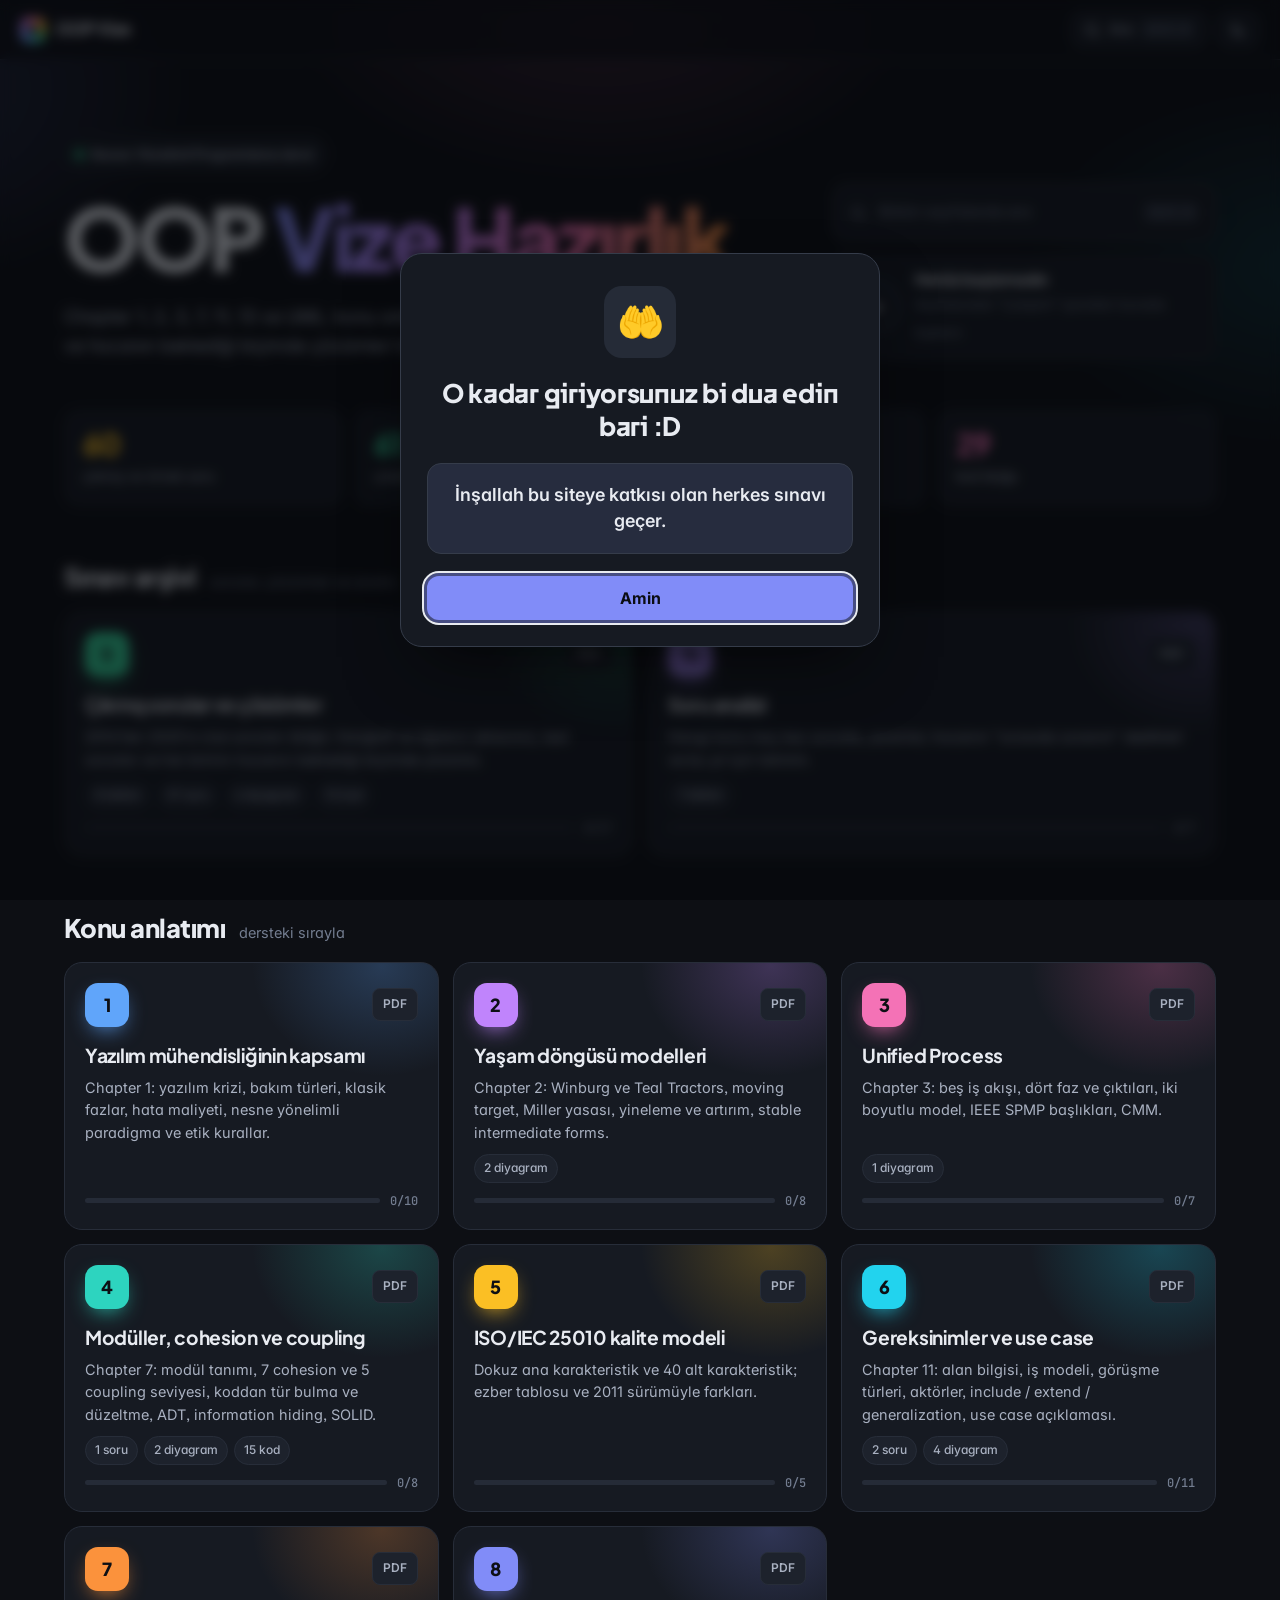
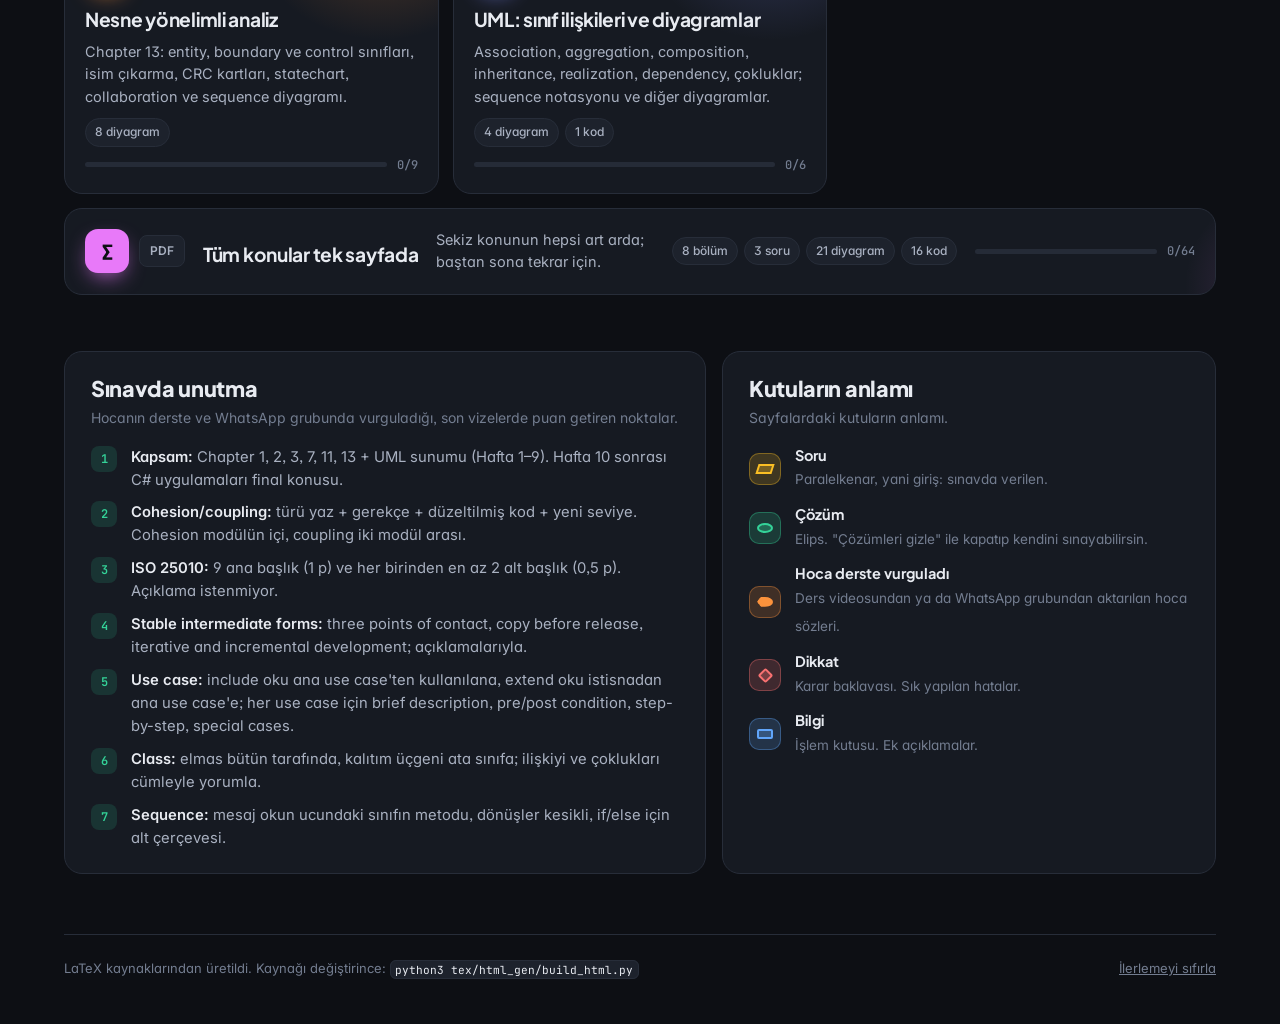
==== commit efec2f9c: "Girişte dua penceresi (oturum başına bir kez, Amin ile kapanır) Co-Authored-By: Claude Opus 5.5 <nor" ====
--- a/index.html
+++ b/index.html
@@ -6,7 +6,7 @@
 <title>OOP Vize Hazırlık</title>
 <script>var t='dark';try{t=localStorage.getItem('oop:theme')||'dark';}catch(e){}document.documentElement.dataset.theme=t;</script>
 <link rel="preconnect" href="https://fonts.googleapis.com"><link rel="preconnect" href="https://fonts.gstatic.com" crossorigin><link href="https://fonts.googleapis.com/css2?family=Inter:ital,opsz,wght@0,14..32,400;0,14..32,500;0,14..32,600;0,14..32,700;1,14..32,400&family=Plus+Jakarta+Sans:wght@600;700;800&family=JetBrains+Mono:wght@400;500;600&display=swap" rel="stylesheet">
-<link rel="stylesheet" href="html/assets/style.css?v=7de8de52">
+<link rel="stylesheet" href="html/assets/style.css?v=c7d51c53">
 <style>
   .home-top { max-width: 1200px; margin: 0 auto; padding: 0 24px; }
   .hero { position: relative; isolation: isolate; padding: 76px 0 44px; display: grid; grid-template-columns: minmax(0, 1.3fr) minmax(300px, .7fr); gap: 40px 56px; align-items: end; }
@@ -192,7 +192,7 @@
 </div>
 
 <script src="html/assets/search-index.js?v=563fb60b"></script>
-<script src="html/assets/app.js?v=30647359"></script>
+<script src="html/assets/app.js?v=6623bcc1"></script>
 <script>
 (function () {
   var PAGES = [{"out": "cikmis-sorular", "label": "Çıkmış sorular ve çözümler", "hue": "#34D399", "desc": "2014'ten 2025'e vize soruları (kâğıt, fotoğraf ve öğrenci aktarımı), test soruları ve her birinin hocanın beklediği biçimde çözümü.", "group": "sinav", "no": "", "h2": 8, "gfx": 6, "soru": 57, "cevap": 57, "code": 13, "units": ["soru-1-iso-iec-25010-18-puan", "soru-2-stable-intermediate-forms", "soru-3-cohesion-coupling-turu-ve-duzeltilmesi", "soru-4-rent-a-car-otomasyonu-sinif-iliskileri", "soru-5-rent-a-car-sequence-diyagrami-24-puan", "soru-1-stable-intermediate-forms-15-puan", "soru-2-iso-iec-25010-tablosu-komple", "soru-3-e-ticaret-use-case", "soru-4-cohesion-coupling-tur-ve-daha-iyi-hale-getirme", "soru-1-unified-process-15-p", "soru-2-ieee-spmp-basliklari-15-p", "soru-3-cohesion-ve-coupling-15-p", "soru-4-singleton-pattern-15-p", "soru-5-proje-takip-sistemi-40-p", "siniflar-arasi-iliski-turleri", "adres-defteri-senaryosu", "2021-22-2-vize-projesi-universite-kutuphane-platformu"]}, {"out": "soru-analizi", "label": "Soru analizi", "hue": "#A78BFA", "desc": "Hangi konu kaç kez soruldu, puanlar, hocanın \"sınavda sorarım\" dedikleri ve bu yıl için tahmin.", "group": "sinav", "no": "", "h2": 7, "gfx": 0, "soru": 0, "cevap": 0, "code": 0, "units": ["elimizdeki-vize-sinavlari", "hangi-konu-kac-sinavda-cikti", "puan-dagilimi-2025-26", "hocanin-sorarim-dedigi-yerler", "2026-27-vizesi-icin-tahmin", "calisma-sirasi-oncelik", "sinavda-yazim-kurallari"]}, {"out": "konu-01-kapsam", "label": "Yazılım mühendisliğinin kapsamı", "hue": "#60A5FA", "desc": "Chapter 1: yazılım krizi, bakım türleri, klasik fazlar, hata maliyeti, nesne yönelimli paradigma ve etik kurallar.", "group": "konu", "no": "1", "h2": 1, "gfx": 0, "soru": 0, "cevap": 0, "code": 0, "units": ["tarihsel-boyut-yazilim-krizi-historical-aspects", "ekonomik-boyut-economic-aspects", "bakim-boyutu-maintenance-aspects", "gereksinim-analiz-ve-tasarim-boyutu", "takim-calismasi-boyutu", "neden-ayri-bir-planlama-test-ve-dokumantasyon-fazi-yok", "nesne-yonelimli-paradigma", "terminoloji", "etik-konular-ethical-issues", "kisa-tanim-sorulari-what-is-it"]}, {"out": "konu-02-yasam-dongusu", "label": "Yaşam döngüsü modelleri", "hue": "#C084FC", "desc": "Chapter 2: Winburg ve Teal Tractors, moving target, Miller yasası, yineleme ve artırım, stable intermediate forms.", "group": "konu", "no": "2", "h2": 1, "gfx": 2, "soru": 0, "cevap": 0, "code": 0, "units": ["teoride-ve-pratikte-yazilim-gelistirme", "winburg-mini-vaka-calismasi", "teal-tractors-mini-vaka-calismasi-ve-moving-target-problem", "yineleme-ve-artirim-iteration-and-incrementation", "yinelemeli-artirimli-modelin-riskleri-ve-guclu-yanlari", "diger-yasam-dongusu-modelleri-kisaca", "stable-intermediate-forms-kararli-ara-formlar", "kisa-tanim-sorulari"]}, {"out": "konu-03-unified-process", "label": "Unified Process", "hue": "#F472B6", "desc": "Chapter 3: beş iş akışı, dört faz ve çıktıları, iki boyutlu model, IEEE SPMP başlıkları, CMM.", "group": "konu", "no": "3", "h2": 1, "gfx": 1, "soru": 0, "cevap": 0, "code": 0, "units": ["unified-process-nedir", "bes-cekirdek-is-akisi-core-workflows", "unified-process-in-dort-fazi", "tek-ve-iki-boyutlu-yasam-dongusu-modelleri", "ieee-software-project-management-plan-spmp", "yazilim-surecini-iyilestirme-improving-the-software-process", "kisa-tanim-sorulari"]}, {"out": "konu-04-moduller", "label": "Modüller, cohesion ve coupling", "hue": "#2DD4BF", "desc": "Chapter 7: modül tanımı, 7 cohesion ve 5 coupling seviyesi, koddan tür bulma ve düzeltme, ADT, information hiding, SOLID.", "group": "konu", "no": "4", "h2": 1, "gfx": 2, "soru": 1, "cevap": 1, "code": 15, "units": ["neden-modulerlestirme", "modul-nedir", "cohesion-modul-ici-uyum-7-seviye", "coupling-moduller-arasi-baglilik-5-seviye", "sinav-tipi-ornek-kodu-verip-tur-ve-duzeltme-isteme", "data-encapsulation-adt-ve-information-hiding", "solid-ilkeleri-giris", "kisa-tanim-sorulari"]}, {"out": "konu-05-iso25010", "label": "ISO/IEC 25010 kalite modeli", "hue": "#FBBF24", "desc": "Dokuz ana karakteristik ve 40 alt karakteristik; ezber tablosu ve 2011 sürümüyle farkları.", "group": "konu", "no": "5", "h2": 1, "gfx": 0, "soru": 0, "cevap": 0, "code": 0, "units": ["model-nedir", "hocanin-tablosu-9-karakteristik-40-alt-karakteristik-iso-iec", "alt-karakteristiklerin-anlamlari", "2011-surumu-8-karakteristik-31-alt-karakteristik", "sinavda-cevap-sablonu"]}, {"out": "konu-06-gereksinimler", "label": "Gereksinimler ve use case", "hue": "#22D3EE", "desc": "Chapter 11: alan bilgisi, iş modeli, görüşme türleri, aktörler, include / extend / generalization, use case açıklaması.", "group": "konu", "no": "6", "h2": 1, "gfx": 4, "soru": 2, "cevap": 2, "code": 0, "units": ["gereksinim-is-akisinin-amaci", "gereksinim-is-akisinin-adimlari", "use-case-ve-aktor", "use-case-diyagraminin-notasyonu", "use-case-aciklamasi-description", "hocanin-cozdugu-ornek-1-adres-defteri", "hocanin-cozdugu-ornek-2-e-ticaret-sitesi-2024-25-vize-sorusu", "ilk-gereksinimler-functional-ve-nonfunctional", "msg-foundation-vaka-calismasi", "diger-konular", "kisa-tanim-sorulari"]}, {"out": "konu-07-oo-analiz", "label": "Nesne yönelimli analiz", "hue": "#FB923C", "desc": "Chapter 13: entity, boundary ve control sınıfları, isim çıkarma, CRC kartları, statechart, collaboration ve sequence diyagramı.", "group": "konu", "no": "7", "h2": 1, "gfx": 8, "soru": 0, "cevap": 0, "code": 0, "units": ["analiz-is-akisi-ve-uc-sinif-turu", "entity-siniflarini-cikarmanin-uc-adimi", "asansor-problemi-elevator-problem", "boundary-ve-control-siniflarini-cikarmak", "msg-foundation-vaka-calismasi", "use-case-realization", "hocanin-tam-cozumlu-ornegi-adres-defteri", "diger-konular", "kisa-tanim-sorulari"]}, {"out": "konu-08-uml", "label": "UML: sınıf ilişkileri ve diyagramlar", "hue": "#818CF8", "desc": "Association, aggregation, composition, inheritance, realization, dependency, çokluklar; sequence notasyonu ve diğer diyagramlar.", "group": "konu", "no": "8", "h2": 1, "gfx": 4, "soru": 0, "cevap": 1, "code": 1, "units": ["uml-nedir-neden-kullanilir", "class-diagram", "uml-sunumu-sayfa-35-sinif-diyagramini-yorumlama", "sequence-diagram-notasyonu", "diger-uml-diyagramlari", "kisa-tanim-sorulari"]}, {"out": "konu-tumu", "label": "Tüm konular tek sayfada", "hue": "#E879F9", "desc": "Sekiz konunun hepsi art arda; baştan sona tekrar için.", "group": "konu", "no": "∑", "h2": 8, "gfx": 21, "soru": 3, "cevap": 4, "code": 16, "units": ["tarihsel-boyut-yazilim-krizi-historical-aspects", "ekonomik-boyut-economic-aspects", "bakim-boyutu-maintenance-aspects", "gereksinim-analiz-ve-tasarim-boyutu", "takim-calismasi-boyutu", "neden-ayri-bir-planlama-test-ve-dokumantasyon-fazi-yok", "nesne-yonelimli-paradigma", "terminoloji", "etik-konular-ethical-issues", "kisa-tanim-sorulari-what-is-it", "teoride-ve-pratikte-yazilim-gelistirme", "winburg-mini-vaka-calismasi", "teal-tractors-mini-vaka-calismasi-ve-moving-target-problem", "yineleme-ve-artirim-iteration-and-incrementation", "yinelemeli-artirimli-modelin-riskleri-ve-guclu-yanlari", "diger-yasam-dongusu-modelleri-kisaca", "stable-intermediate-forms-kararli-ara-formlar", "kisa-tanim-sorulari", "unified-process-nedir", "bes-cekirdek-is-akisi-core-workflows", "unified-process-in-dort-fazi", "tek-ve-iki-boyutlu-yasam-dongusu-modelleri", "ieee-software-project-management-plan-spmp", "yazilim-surecini-iyilestirme-improving-the-software-process", "kisa-tanim-sorulari-2", "neden-modulerlestirme", "modul-nedir", "cohesion-modul-ici-uyum-7-seviye", "coupling-moduller-arasi-baglilik-5-seviye", "sinav-tipi-ornek-kodu-verip-tur-ve-duzeltme-isteme", "data-encapsulation-adt-ve-information-hiding", "solid-ilkeleri-giris", "kisa-tanim-sorulari-3", "model-nedir", "hocanin-tablosu-9-karakteristik-40-alt-karakteristik-iso-iec", "alt-karakteristiklerin-anlamlari", "2011-surumu-8-karakteristik-31-alt-karakteristik", "sinavda-cevap-sablonu", "gereksinim-is-akisinin-amaci", "gereksinim-is-akisinin-adimlari", "use-case-ve-aktor", "use-case-diyagraminin-notasyonu", "use-case-aciklamasi-description", "hocanin-cozdugu-ornek-1-adres-defteri", "hocanin-cozdugu-ornek-2-e-ticaret-sitesi-2024-25-vize-sorusu", "ilk-gereksinimler-functional-ve-nonfunctional", "msg-foundation-vaka-calismasi", "diger-konular", "kisa-tanim-sorulari-4", "analiz-is-akisi-ve-uc-sinif-turu", "entity-siniflarini-cikarmanin-uc-adimi", "asansor-problemi-elevator-problem", "boundary-ve-control-siniflarini-cikarmak", "msg-foundation-vaka-calismasi-2", "use-case-realization", "hocanin-tam-cozumlu-ornegi-adres-defteri", "diger-konular-2", "kisa-tanim-sorulari-5", "uml-nedir-neden-kullanilir", "class-diagram", "uml-sunumu-sayfa-35-sinif-diyagramini-yorumlama", "sequence-diagram-notasyonu", "diger-uml-diyagramlari", "kisa-tanim-sorulari-6"]}];
--- a/html/assets/style.css
+++ b/html/assets/style.css
@@ -418,3 +418,29 @@
 /* ------------------------------------------------ konu içindeki akış diyagramı başlığı */
 .akis-bas { --c: var(--blue); display: flex; align-items: center; gap: 10px; margin: 28px 0 8px; font: 700 15.5px/1.3 var(--f-head); color: var(--text); }
 .akis-bas .shape { width: 26px; height: 26px; border-radius: 8px; }
+
+/* ---------- giriş penceresi (dua) */
+html.dua-open { overflow: hidden; }
+.dua { position: fixed; inset: 0; z-index: 200; display: grid; place-items: center; padding: 16px;
+  background: rgba(5, 7, 10, .62); backdrop-filter: blur(6px); -webkit-backdrop-filter: blur(6px);
+  animation: duaFade .22s ease-out both; }
+.dua.out { animation: duaFadeOut .2s ease-in both; }
+.dua-card { width: min(480px, 100%); text-align: center; padding: 32px 26px 26px;
+  background: var(--surface); border: 1px solid var(--border-2); border-radius: 22px;
+  box-shadow: 0 30px 70px -20px rgba(0,0,0,.65); animation: duaPop .28s cubic-bezier(.2,.9,.3,1.2) both; }
+.dua-ic { width: 72px; height: 72px; margin: 0 auto 18px; display: grid; place-items: center; font-size: 38px;
+  background: var(--surface-3); border-radius: 18px; }
+.dua-card h2 { margin: 0 0 20px; font-family: 'Plus Jakarta Sans', Inter, system-ui, sans-serif; font-weight: 800;
+  font-size: clamp(1.25rem, 4.6vw, 1.6rem); line-height: 1.3; color: var(--text); letter-spacing: -.01em; }
+.dua-msg { margin: 0 0 22px; padding: 18px 20px; font-size: 1.12rem; font-weight: 600; line-height: 1.5; color: var(--text);
+  background: color-mix(in srgb, #818CF8 9%, var(--surface-2)); border: 1px solid var(--border-2); border-radius: 14px; }
+.dua-btn { width: 100%; padding: 14px; font: 700 1rem/1 Inter, system-ui, sans-serif; color: #0B0D12; cursor: pointer;
+  background: #818CF8; border: 0; border-radius: 12px; box-shadow: 0 0 0 3px color-mix(in srgb, #818CF8 45%, transparent);
+  transition: background .15s, transform .1s; }
+.dua-btn:hover { background: #939CFA; }
+.dua-btn:active { transform: translateY(1px); }
+.dua-btn:focus-visible { outline: 2px solid var(--text); outline-offset: 3px; }
+@keyframes duaFade { from { opacity: 0; } to { opacity: 1; } }
+@keyframes duaFadeOut { to { opacity: 0; } }
+@keyframes duaPop { from { opacity: 0; transform: translateY(10px) scale(.96); } to { opacity: 1; transform: none; } }
+@media (prefers-reduced-motion: reduce) { .dua, .dua.out, .dua-card { animation: none; } }
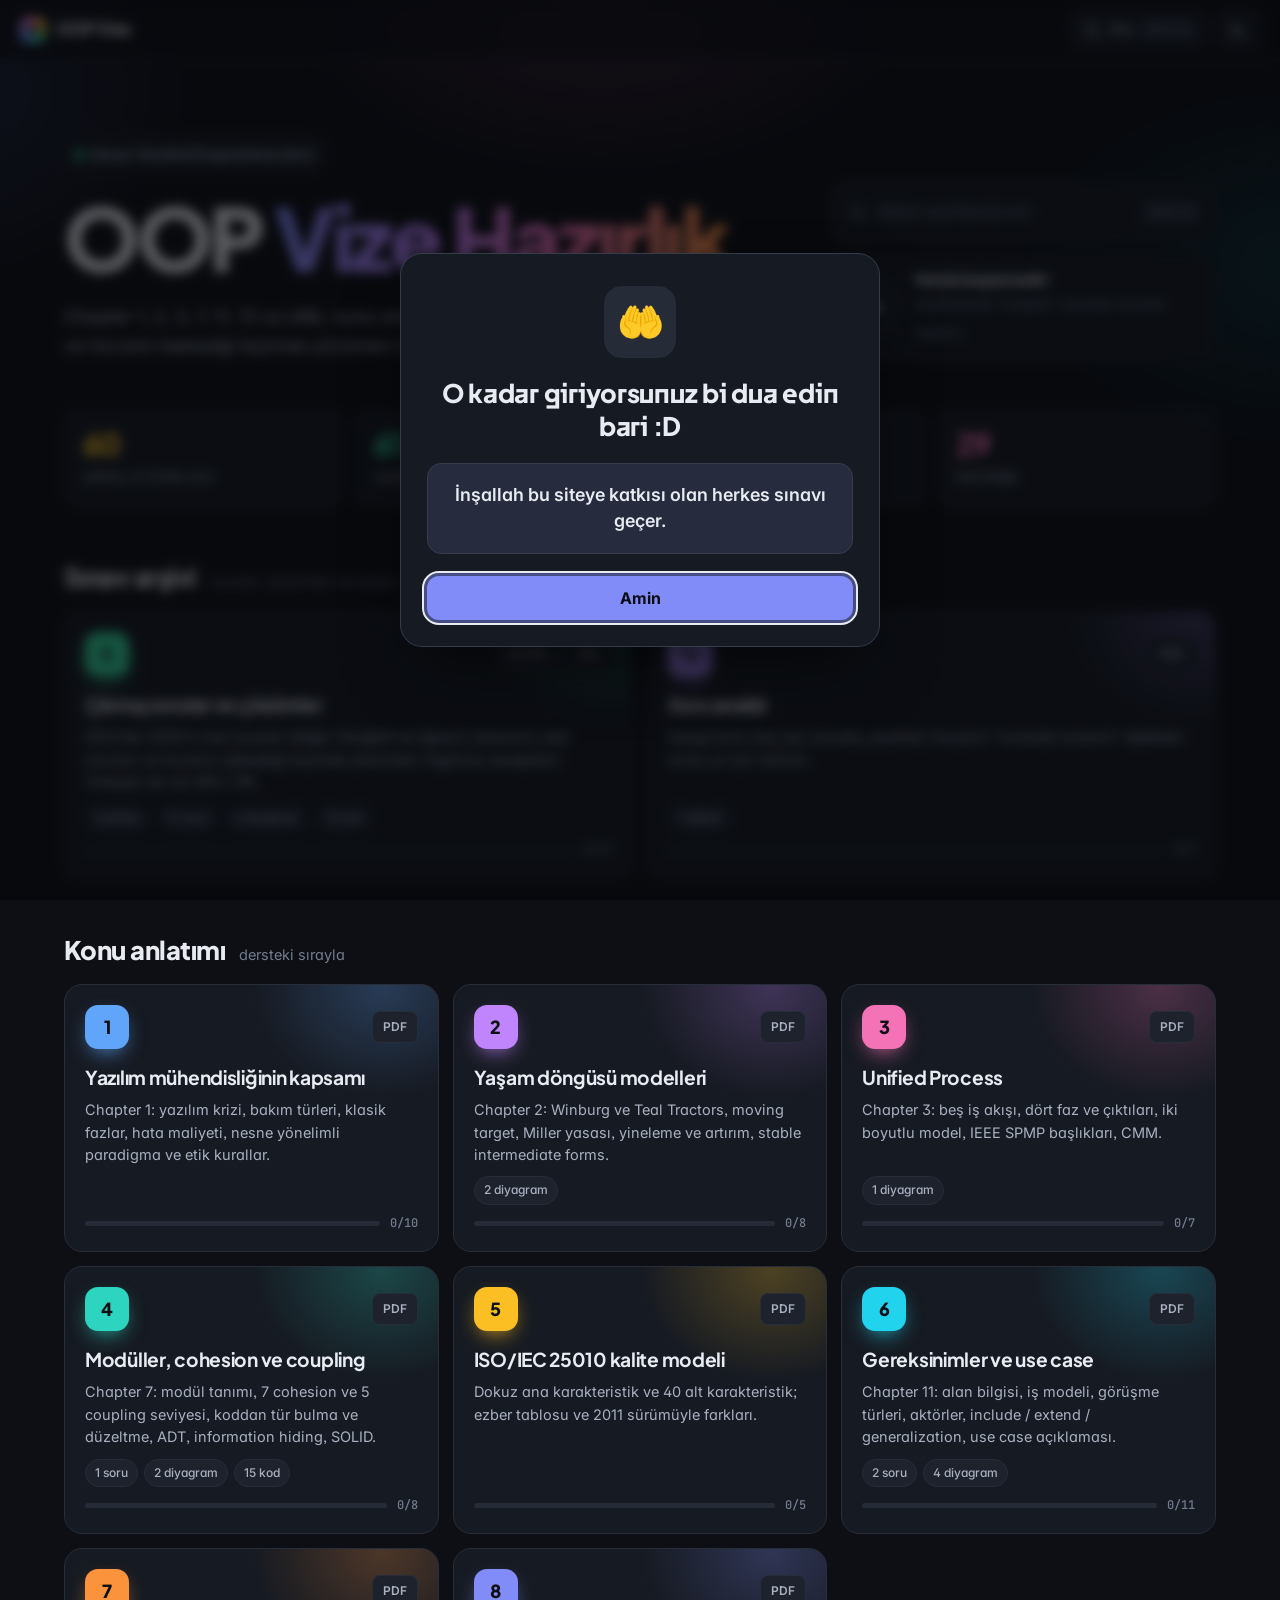
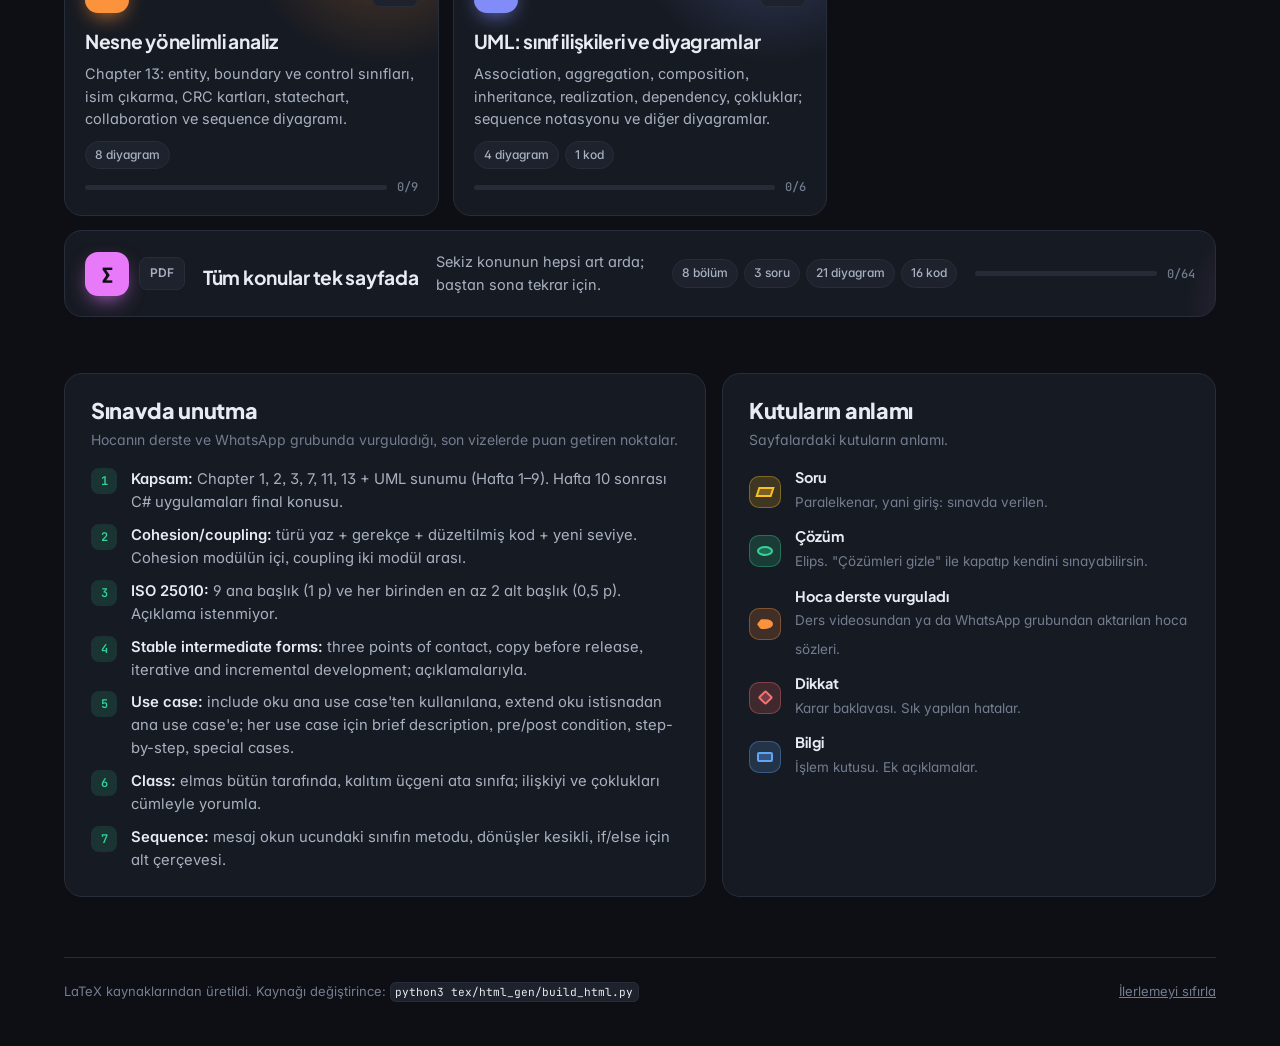
==== commit 523d3fff: "Çıkmış sorulara Türkçe seçeneği: EN | TR düğmesi ve Türkçe PDF İngilizce cevapların (stable intermed" ====
--- a/index.html
+++ b/index.html
@@ -4,9 +4,9 @@
 <meta charset="utf-8">
 <meta name="viewport" content="width=device-width, initial-scale=1">
 <title>OOP Vize Hazırlık</title>
-<script>var t='dark';try{t=localStorage.getItem('oop:theme')||'dark';}catch(e){}document.documentElement.dataset.theme=t;</script>
+<script>var t='dark',l='en';try{t=localStorage.getItem('oop:theme')||'dark';l=localStorage.getItem('oop:lang')||'en';}catch(e){}document.documentElement.dataset.theme=t;document.documentElement.dataset.lang=l;</script>
 <link rel="preconnect" href="https://fonts.googleapis.com"><link rel="preconnect" href="https://fonts.gstatic.com" crossorigin><link href="https://fonts.googleapis.com/css2?family=Inter:ital,opsz,wght@0,14..32,400;0,14..32,500;0,14..32,600;0,14..32,700;1,14..32,400&family=Plus+Jakarta+Sans:wght@600;700;800&family=JetBrains+Mono:wght@400;500;600&display=swap" rel="stylesheet">
-<link rel="stylesheet" href="html/assets/style.css?v=c7d51c53">
+<link rel="stylesheet" href="html/assets/style.css?v=c96837e0">
 <style>
   .home-top { max-width: 1200px; margin: 0 auto; padding: 0 24px; }
   .hero { position: relative; isolation: isolate; padding: 76px 0 44px; display: grid; grid-template-columns: minmax(0, 1.3fr) minmax(300px, .7fr); gap: 40px 56px; align-items: end; }
@@ -69,6 +69,7 @@
   .card:hover { transform: translateY(-3px); border-color: color-mix(in srgb, var(--hue) 55%, var(--border)); box-shadow: 0 20px 40px -24px color-mix(in srgb, var(--hue) 70%, transparent); }
   .card:hover::before { opacity: 1; }
   .card-top { display: flex; align-items: center; justify-content: space-between; gap: 10px; }
+  .card .pdfs { display: flex; gap: 6px; }
   .badge {
     width: 44px; height: 44px; border-radius: 13px; display: grid; place-items: center; font: 800 18px/1 var(--f-head);
     color: #0D0F14; background: var(--hue); box-shadow: 0 8px 22px -8px var(--hue);
@@ -191,11 +192,11 @@
   </div>
 </div>
 
-<script src="html/assets/search-index.js?v=563fb60b"></script>
-<script src="html/assets/app.js?v=6623bcc1"></script>
+<script src="html/assets/search-index.js?v=f7bd1fc4"></script>
+<script src="html/assets/app.js?v=a8938bb0"></script>
 <script>
 (function () {
-  var PAGES = [{"out": "cikmis-sorular", "label": "Çıkmış sorular ve çözümler", "hue": "#34D399", "desc": "2014'ten 2025'e vize soruları (kâğıt, fotoğraf ve öğrenci aktarımı), test soruları ve her birinin hocanın beklediği biçimde çözümü.", "group": "sinav", "no": "", "h2": 8, "gfx": 6, "soru": 57, "cevap": 57, "code": 13, "units": ["soru-1-iso-iec-25010-18-puan", "soru-2-stable-intermediate-forms", "soru-3-cohesion-coupling-turu-ve-duzeltilmesi", "soru-4-rent-a-car-otomasyonu-sinif-iliskileri", "soru-5-rent-a-car-sequence-diyagrami-24-puan", "soru-1-stable-intermediate-forms-15-puan", "soru-2-iso-iec-25010-tablosu-komple", "soru-3-e-ticaret-use-case", "soru-4-cohesion-coupling-tur-ve-daha-iyi-hale-getirme", "soru-1-unified-process-15-p", "soru-2-ieee-spmp-basliklari-15-p", "soru-3-cohesion-ve-coupling-15-p", "soru-4-singleton-pattern-15-p", "soru-5-proje-takip-sistemi-40-p", "siniflar-arasi-iliski-turleri", "adres-defteri-senaryosu", "2021-22-2-vize-projesi-universite-kutuphane-platformu"]}, {"out": "soru-analizi", "label": "Soru analizi", "hue": "#A78BFA", "desc": "Hangi konu kaç kez soruldu, puanlar, hocanın \"sınavda sorarım\" dedikleri ve bu yıl için tahmin.", "group": "sinav", "no": "", "h2": 7, "gfx": 0, "soru": 0, "cevap": 0, "code": 0, "units": ["elimizdeki-vize-sinavlari", "hangi-konu-kac-sinavda-cikti", "puan-dagilimi-2025-26", "hocanin-sorarim-dedigi-yerler", "2026-27-vizesi-icin-tahmin", "calisma-sirasi-oncelik", "sinavda-yazim-kurallari"]}, {"out": "konu-01-kapsam", "label": "Yazılım mühendisliğinin kapsamı", "hue": "#60A5FA", "desc": "Chapter 1: yazılım krizi, bakım türleri, klasik fazlar, hata maliyeti, nesne yönelimli paradigma ve etik kurallar.", "group": "konu", "no": "1", "h2": 1, "gfx": 0, "soru": 0, "cevap": 0, "code": 0, "units": ["tarihsel-boyut-yazilim-krizi-historical-aspects", "ekonomik-boyut-economic-aspects", "bakim-boyutu-maintenance-aspects", "gereksinim-analiz-ve-tasarim-boyutu", "takim-calismasi-boyutu", "neden-ayri-bir-planlama-test-ve-dokumantasyon-fazi-yok", "nesne-yonelimli-paradigma", "terminoloji", "etik-konular-ethical-issues", "kisa-tanim-sorulari-what-is-it"]}, {"out": "konu-02-yasam-dongusu", "label": "Yaşam döngüsü modelleri", "hue": "#C084FC", "desc": "Chapter 2: Winburg ve Teal Tractors, moving target, Miller yasası, yineleme ve artırım, stable intermediate forms.", "group": "konu", "no": "2", "h2": 1, "gfx": 2, "soru": 0, "cevap": 0, "code": 0, "units": ["teoride-ve-pratikte-yazilim-gelistirme", "winburg-mini-vaka-calismasi", "teal-tractors-mini-vaka-calismasi-ve-moving-target-problem", "yineleme-ve-artirim-iteration-and-incrementation", "yinelemeli-artirimli-modelin-riskleri-ve-guclu-yanlari", "diger-yasam-dongusu-modelleri-kisaca", "stable-intermediate-forms-kararli-ara-formlar", "kisa-tanim-sorulari"]}, {"out": "konu-03-unified-process", "label": "Unified Process", "hue": "#F472B6", "desc": "Chapter 3: beş iş akışı, dört faz ve çıktıları, iki boyutlu model, IEEE SPMP başlıkları, CMM.", "group": "konu", "no": "3", "h2": 1, "gfx": 1, "soru": 0, "cevap": 0, "code": 0, "units": ["unified-process-nedir", "bes-cekirdek-is-akisi-core-workflows", "unified-process-in-dort-fazi", "tek-ve-iki-boyutlu-yasam-dongusu-modelleri", "ieee-software-project-management-plan-spmp", "yazilim-surecini-iyilestirme-improving-the-software-process", "kisa-tanim-sorulari"]}, {"out": "konu-04-moduller", "label": "Modüller, cohesion ve coupling", "hue": "#2DD4BF", "desc": "Chapter 7: modül tanımı, 7 cohesion ve 5 coupling seviyesi, koddan tür bulma ve düzeltme, ADT, information hiding, SOLID.", "group": "konu", "no": "4", "h2": 1, "gfx": 2, "soru": 1, "cevap": 1, "code": 15, "units": ["neden-modulerlestirme", "modul-nedir", "cohesion-modul-ici-uyum-7-seviye", "coupling-moduller-arasi-baglilik-5-seviye", "sinav-tipi-ornek-kodu-verip-tur-ve-duzeltme-isteme", "data-encapsulation-adt-ve-information-hiding", "solid-ilkeleri-giris", "kisa-tanim-sorulari"]}, {"out": "konu-05-iso25010", "label": "ISO/IEC 25010 kalite modeli", "hue": "#FBBF24", "desc": "Dokuz ana karakteristik ve 40 alt karakteristik; ezber tablosu ve 2011 sürümüyle farkları.", "group": "konu", "no": "5", "h2": 1, "gfx": 0, "soru": 0, "cevap": 0, "code": 0, "units": ["model-nedir", "hocanin-tablosu-9-karakteristik-40-alt-karakteristik-iso-iec", "alt-karakteristiklerin-anlamlari", "2011-surumu-8-karakteristik-31-alt-karakteristik", "sinavda-cevap-sablonu"]}, {"out": "konu-06-gereksinimler", "label": "Gereksinimler ve use case", "hue": "#22D3EE", "desc": "Chapter 11: alan bilgisi, iş modeli, görüşme türleri, aktörler, include / extend / generalization, use case açıklaması.", "group": "konu", "no": "6", "h2": 1, "gfx": 4, "soru": 2, "cevap": 2, "code": 0, "units": ["gereksinim-is-akisinin-amaci", "gereksinim-is-akisinin-adimlari", "use-case-ve-aktor", "use-case-diyagraminin-notasyonu", "use-case-aciklamasi-description", "hocanin-cozdugu-ornek-1-adres-defteri", "hocanin-cozdugu-ornek-2-e-ticaret-sitesi-2024-25-vize-sorusu", "ilk-gereksinimler-functional-ve-nonfunctional", "msg-foundation-vaka-calismasi", "diger-konular", "kisa-tanim-sorulari"]}, {"out": "konu-07-oo-analiz", "label": "Nesne yönelimli analiz", "hue": "#FB923C", "desc": "Chapter 13: entity, boundary ve control sınıfları, isim çıkarma, CRC kartları, statechart, collaboration ve sequence diyagramı.", "group": "konu", "no": "7", "h2": 1, "gfx": 8, "soru": 0, "cevap": 0, "code": 0, "units": ["analiz-is-akisi-ve-uc-sinif-turu", "entity-siniflarini-cikarmanin-uc-adimi", "asansor-problemi-elevator-problem", "boundary-ve-control-siniflarini-cikarmak", "msg-foundation-vaka-calismasi", "use-case-realization", "hocanin-tam-cozumlu-ornegi-adres-defteri", "diger-konular", "kisa-tanim-sorulari"]}, {"out": "konu-08-uml", "label": "UML: sınıf ilişkileri ve diyagramlar", "hue": "#818CF8", "desc": "Association, aggregation, composition, inheritance, realization, dependency, çokluklar; sequence notasyonu ve diğer diyagramlar.", "group": "konu", "no": "8", "h2": 1, "gfx": 4, "soru": 0, "cevap": 1, "code": 1, "units": ["uml-nedir-neden-kullanilir", "class-diagram", "uml-sunumu-sayfa-35-sinif-diyagramini-yorumlama", "sequence-diagram-notasyonu", "diger-uml-diyagramlari", "kisa-tanim-sorulari"]}, {"out": "konu-tumu", "label": "Tüm konular tek sayfada", "hue": "#E879F9", "desc": "Sekiz konunun hepsi art arda; baştan sona tekrar için.", "group": "konu", "no": "∑", "h2": 8, "gfx": 21, "soru": 3, "cevap": 4, "code": 16, "units": ["tarihsel-boyut-yazilim-krizi-historical-aspects", "ekonomik-boyut-economic-aspects", "bakim-boyutu-maintenance-aspects", "gereksinim-analiz-ve-tasarim-boyutu", "takim-calismasi-boyutu", "neden-ayri-bir-planlama-test-ve-dokumantasyon-fazi-yok", "nesne-yonelimli-paradigma", "terminoloji", "etik-konular-ethical-issues", "kisa-tanim-sorulari-what-is-it", "teoride-ve-pratikte-yazilim-gelistirme", "winburg-mini-vaka-calismasi", "teal-tractors-mini-vaka-calismasi-ve-moving-target-problem", "yineleme-ve-artirim-iteration-and-incrementation", "yinelemeli-artirimli-modelin-riskleri-ve-guclu-yanlari", "diger-yasam-dongusu-modelleri-kisaca", "stable-intermediate-forms-kararli-ara-formlar", "kisa-tanim-sorulari", "unified-process-nedir", "bes-cekirdek-is-akisi-core-workflows", "unified-process-in-dort-fazi", "tek-ve-iki-boyutlu-yasam-dongusu-modelleri", "ieee-software-project-management-plan-spmp", "yazilim-surecini-iyilestirme-improving-the-software-process", "kisa-tanim-sorulari-2", "neden-modulerlestirme", "modul-nedir", "cohesion-modul-ici-uyum-7-seviye", "coupling-moduller-arasi-baglilik-5-seviye", "sinav-tipi-ornek-kodu-verip-tur-ve-duzeltme-isteme", "data-encapsulation-adt-ve-information-hiding", "solid-ilkeleri-giris", "kisa-tanim-sorulari-3", "model-nedir", "hocanin-tablosu-9-karakteristik-40-alt-karakteristik-iso-iec", "alt-karakteristiklerin-anlamlari", "2011-surumu-8-karakteristik-31-alt-karakteristik", "sinavda-cevap-sablonu", "gereksinim-is-akisinin-amaci", "gereksinim-is-akisinin-adimlari", "use-case-ve-aktor", "use-case-diyagraminin-notasyonu", "use-case-aciklamasi-description", "hocanin-cozdugu-ornek-1-adres-defteri", "hocanin-cozdugu-ornek-2-e-ticaret-sitesi-2024-25-vize-sorusu", "ilk-gereksinimler-functional-ve-nonfunctional", "msg-foundation-vaka-calismasi", "diger-konular", "kisa-tanim-sorulari-4", "analiz-is-akisi-ve-uc-sinif-turu", "entity-siniflarini-cikarmanin-uc-adimi", "asansor-problemi-elevator-problem", "boundary-ve-control-siniflarini-cikarmak", "msg-foundation-vaka-calismasi-2", "use-case-realization", "hocanin-tam-cozumlu-ornegi-adres-defteri", "diger-konular-2", "kisa-tanim-sorulari-5", "uml-nedir-neden-kullanilir", "class-diagram", "uml-sunumu-sayfa-35-sinif-diyagramini-yorumlama", "sequence-diagram-notasyonu", "diger-uml-diyagramlari", "kisa-tanim-sorulari-6"]}];
+  var PAGES = [{"out": "cikmis-sorular", "label": "Çıkmış sorular ve çözümler", "hue": "#34D399", "desc": "2014'ten 2025'e vize soruları (kâğıt, fotoğraf ve öğrenci aktarımı), test soruları ve hocanın beklediği biçimde çözümleri; İngilizce cevapların Türkçesi de var (EN | TR).", "group": "sinav", "no": "", "h2": 8, "gfx": 6, "soru": 57, "cevap": 57, "code": 13, "units": ["soru-1-iso-iec-25010-18-puan", "soru-2-stable-intermediate-forms", "soru-3-cohesion-coupling-turu-ve-duzeltilmesi", "soru-4-rent-a-car-otomasyonu-sinif-iliskileri", "soru-5-rent-a-car-sequence-diyagrami-24-puan", "soru-1-stable-intermediate-forms-15-puan", "soru-2-iso-iec-25010-tablosu-komple", "soru-3-e-ticaret-use-case", "soru-4-cohesion-coupling-tur-ve-daha-iyi-hale-getirme", "soru-1-unified-process-15-p", "soru-2-ieee-spmp-basliklari-15-p", "soru-3-cohesion-ve-coupling-15-p", "soru-4-singleton-pattern-15-p", "soru-5-proje-takip-sistemi-40-p", "siniflar-arasi-iliski-turleri", "adres-defteri-senaryosu", "2021-22-2-vize-projesi-universite-kutuphane-platformu"]}, {"out": "soru-analizi", "label": "Soru analizi", "hue": "#A78BFA", "desc": "Hangi konu kaç kez soruldu, puanlar, hocanın \"sınavda sorarım\" dedikleri ve bu yıl için tahmin.", "group": "sinav", "no": "", "h2": 7, "gfx": 0, "soru": 0, "cevap": 0, "code": 0, "units": ["elimizdeki-vize-sinavlari", "hangi-konu-kac-sinavda-cikti", "puan-dagilimi-2025-26", "hocanin-sorarim-dedigi-yerler", "2026-27-vizesi-icin-tahmin", "calisma-sirasi-oncelik", "sinavda-yazim-kurallari"]}, {"out": "konu-01-kapsam", "label": "Yazılım mühendisliğinin kapsamı", "hue": "#60A5FA", "desc": "Chapter 1: yazılım krizi, bakım türleri, klasik fazlar, hata maliyeti, nesne yönelimli paradigma ve etik kurallar.", "group": "konu", "no": "1", "h2": 1, "gfx": 0, "soru": 0, "cevap": 0, "code": 0, "units": ["tarihsel-boyut-yazilim-krizi-historical-aspects", "ekonomik-boyut-economic-aspects", "bakim-boyutu-maintenance-aspects", "gereksinim-analiz-ve-tasarim-boyutu", "takim-calismasi-boyutu", "neden-ayri-bir-planlama-test-ve-dokumantasyon-fazi-yok", "nesne-yonelimli-paradigma", "terminoloji", "etik-konular-ethical-issues", "kisa-tanim-sorulari-what-is-it"]}, {"out": "konu-02-yasam-dongusu", "label": "Yaşam döngüsü modelleri", "hue": "#C084FC", "desc": "Chapter 2: Winburg ve Teal Tractors, moving target, Miller yasası, yineleme ve artırım, stable intermediate forms.", "group": "konu", "no": "2", "h2": 1, "gfx": 2, "soru": 0, "cevap": 0, "code": 0, "units": ["teoride-ve-pratikte-yazilim-gelistirme", "winburg-mini-vaka-calismasi", "teal-tractors-mini-vaka-calismasi-ve-moving-target-problem", "yineleme-ve-artirim-iteration-and-incrementation", "yinelemeli-artirimli-modelin-riskleri-ve-guclu-yanlari", "diger-yasam-dongusu-modelleri-kisaca", "stable-intermediate-forms-kararli-ara-formlar", "kisa-tanim-sorulari"]}, {"out": "konu-03-unified-process", "label": "Unified Process", "hue": "#F472B6", "desc": "Chapter 3: beş iş akışı, dört faz ve çıktıları, iki boyutlu model, IEEE SPMP başlıkları, CMM.", "group": "konu", "no": "3", "h2": 1, "gfx": 1, "soru": 0, "cevap": 0, "code": 0, "units": ["unified-process-nedir", "bes-cekirdek-is-akisi-core-workflows", "unified-process-in-dort-fazi", "tek-ve-iki-boyutlu-yasam-dongusu-modelleri", "ieee-software-project-management-plan-spmp", "yazilim-surecini-iyilestirme-improving-the-software-process", "kisa-tanim-sorulari"]}, {"out": "konu-04-moduller", "label": "Modüller, cohesion ve coupling", "hue": "#2DD4BF", "desc": "Chapter 7: modül tanımı, 7 cohesion ve 5 coupling seviyesi, koddan tür bulma ve düzeltme, ADT, information hiding, SOLID.", "group": "konu", "no": "4", "h2": 1, "gfx": 2, "soru": 1, "cevap": 1, "code": 15, "units": ["neden-modulerlestirme", "modul-nedir", "cohesion-modul-ici-uyum-7-seviye", "coupling-moduller-arasi-baglilik-5-seviye", "sinav-tipi-ornek-kodu-verip-tur-ve-duzeltme-isteme", "data-encapsulation-adt-ve-information-hiding", "solid-ilkeleri-giris", "kisa-tanim-sorulari"]}, {"out": "konu-05-iso25010", "label": "ISO/IEC 25010 kalite modeli", "hue": "#FBBF24", "desc": "Dokuz ana karakteristik ve 40 alt karakteristik; ezber tablosu ve 2011 sürümüyle farkları.", "group": "konu", "no": "5", "h2": 1, "gfx": 0, "soru": 0, "cevap": 0, "code": 0, "units": ["model-nedir", "hocanin-tablosu-9-karakteristik-40-alt-karakteristik-iso-iec", "alt-karakteristiklerin-anlamlari", "2011-surumu-8-karakteristik-31-alt-karakteristik", "sinavda-cevap-sablonu"]}, {"out": "konu-06-gereksinimler", "label": "Gereksinimler ve use case", "hue": "#22D3EE", "desc": "Chapter 11: alan bilgisi, iş modeli, görüşme türleri, aktörler, include / extend / generalization, use case açıklaması.", "group": "konu", "no": "6", "h2": 1, "gfx": 4, "soru": 2, "cevap": 2, "code": 0, "units": ["gereksinim-is-akisinin-amaci", "gereksinim-is-akisinin-adimlari", "use-case-ve-aktor", "use-case-diyagraminin-notasyonu", "use-case-aciklamasi-description", "hocanin-cozdugu-ornek-1-adres-defteri", "hocanin-cozdugu-ornek-2-e-ticaret-sitesi-2024-25-vize-sorusu", "ilk-gereksinimler-functional-ve-nonfunctional", "msg-foundation-vaka-calismasi", "diger-konular", "kisa-tanim-sorulari"]}, {"out": "konu-07-oo-analiz", "label": "Nesne yönelimli analiz", "hue": "#FB923C", "desc": "Chapter 13: entity, boundary ve control sınıfları, isim çıkarma, CRC kartları, statechart, collaboration ve sequence diyagramı.", "group": "konu", "no": "7", "h2": 1, "gfx": 8, "soru": 0, "cevap": 0, "code": 0, "units": ["analiz-is-akisi-ve-uc-sinif-turu", "entity-siniflarini-cikarmanin-uc-adimi", "asansor-problemi-elevator-problem", "boundary-ve-control-siniflarini-cikarmak", "msg-foundation-vaka-calismasi", "use-case-realization", "hocanin-tam-cozumlu-ornegi-adres-defteri", "diger-konular", "kisa-tanim-sorulari"]}, {"out": "konu-08-uml", "label": "UML: sınıf ilişkileri ve diyagramlar", "hue": "#818CF8", "desc": "Association, aggregation, composition, inheritance, realization, dependency, çokluklar; sequence notasyonu ve diğer diyagramlar.", "group": "konu", "no": "8", "h2": 1, "gfx": 4, "soru": 0, "cevap": 1, "code": 1, "units": ["uml-nedir-neden-kullanilir", "class-diagram", "uml-sunumu-sayfa-35-sinif-diyagramini-yorumlama", "sequence-diagram-notasyonu", "diger-uml-diyagramlari", "kisa-tanim-sorulari"]}, {"out": "konu-tumu", "label": "Tüm konular tek sayfada", "hue": "#E879F9", "desc": "Sekiz konunun hepsi art arda; baştan sona tekrar için.", "group": "konu", "no": "∑", "h2": 8, "gfx": 21, "soru": 3, "cevap": 4, "code": 16, "units": ["tarihsel-boyut-yazilim-krizi-historical-aspects", "ekonomik-boyut-economic-aspects", "bakim-boyutu-maintenance-aspects", "gereksinim-analiz-ve-tasarim-boyutu", "takim-calismasi-boyutu", "neden-ayri-bir-planlama-test-ve-dokumantasyon-fazi-yok", "nesne-yonelimli-paradigma", "terminoloji", "etik-konular-ethical-issues", "kisa-tanim-sorulari-what-is-it", "teoride-ve-pratikte-yazilim-gelistirme", "winburg-mini-vaka-calismasi", "teal-tractors-mini-vaka-calismasi-ve-moving-target-problem", "yineleme-ve-artirim-iteration-and-incrementation", "yinelemeli-artirimli-modelin-riskleri-ve-guclu-yanlari", "diger-yasam-dongusu-modelleri-kisaca", "stable-intermediate-forms-kararli-ara-formlar", "kisa-tanim-sorulari", "unified-process-nedir", "bes-cekirdek-is-akisi-core-workflows", "unified-process-in-dort-fazi", "tek-ve-iki-boyutlu-yasam-dongusu-modelleri", "ieee-software-project-management-plan-spmp", "yazilim-surecini-iyilestirme-improving-the-software-process", "kisa-tanim-sorulari-2", "neden-modulerlestirme", "modul-nedir", "cohesion-modul-ici-uyum-7-seviye", "coupling-moduller-arasi-baglilik-5-seviye", "sinav-tipi-ornek-kodu-verip-tur-ve-duzeltme-isteme", "data-encapsulation-adt-ve-information-hiding", "solid-ilkeleri-giris", "kisa-tanim-sorulari-3", "model-nedir", "hocanin-tablosu-9-karakteristik-40-alt-karakteristik-iso-iec", "alt-karakteristiklerin-anlamlari", "2011-surumu-8-karakteristik-31-alt-karakteristik", "sinavda-cevap-sablonu", "gereksinim-is-akisinin-amaci", "gereksinim-is-akisinin-adimlari", "use-case-ve-aktor", "use-case-diyagraminin-notasyonu", "use-case-aciklamasi-description", "hocanin-cozdugu-ornek-1-adres-defteri", "hocanin-cozdugu-ornek-2-e-ticaret-sitesi-2024-25-vize-sorusu", "ilk-gereksinimler-functional-ve-nonfunctional", "msg-foundation-vaka-calismasi", "diger-konular", "kisa-tanim-sorulari-4", "analiz-is-akisi-ve-uc-sinif-turu", "entity-siniflarini-cikarmanin-uc-adimi", "asansor-problemi-elevator-problem", "boundary-ve-control-siniflarini-cikarmak", "msg-foundation-vaka-calismasi-2", "use-case-realization", "hocanin-tam-cozumlu-ornegi-adres-defteri", "diger-konular-2", "kisa-tanim-sorulari-5", "uml-nedir-neden-kullanilir", "class-diagram", "uml-sunumu-sayfa-35-sinif-diyagramini-yorumlama", "sequence-diagram-notasyonu", "diger-uml-diyagramlari", "kisa-tanim-sorulari-6"]}];
   var S = window.BZStore;
   var PDF = {
     'cikmis-sorular': '02_Cikmis_Sorular', 'soru-analizi': '03_Soru_Analizi', 'konu-tumu': '04_Konu_Anlatimi_Tum',
@@ -221,7 +222,7 @@
     var mark = p.group === 'sinav' ? MARK[p.out] : p.no;
     var wide = p.out === 'konu-tumu' ? ' wide' : '';
     return '<article class="card' + wide + '" style="--hue:' + p.hue + ';--p:' + pct + '">' +
-      '<div class="card-top"><span class="badge">' + esc(mark) + '</span><a class="pdf" href="pdf/' + PDF[p.out] + '.pdf" title="Aynı içeriğin PDF hâli">PDF</a></div>' +
+      '<div class="card-top"><span class="badge">' + esc(mark) + '</span><span class="pdfs">' + (p.out === 'cikmis-sorular' ? '<a class="pdf" href="pdf/02_Cikmis_Sorular_TR.pdf" title="Türkçe çözümlü PDF">TR PDF</a>' : '') + '<a class="pdf" href="pdf/' + PDF[p.out] + '.pdf" title="Aynı içeriğin PDF hâli">PDF</a></span></div>' +
       '<h3><a href="html/' + p.out + '.html">' + esc(p.label) + '</a></h3><p>' + esc(p.desc) + '</p>' +
       '<div class="meta">' + meta.map(function (m) { return '<span>' + m + '</span>'; }).join('') + '</div>' +
       '<div class="prog"><i><b></b></i>' + d + '/' + p.units.length + '</div></article>';
--- a/html/assets/style.css
+++ b/html/assets/style.css
@@ -444,3 +444,20 @@
 @keyframes duaFadeOut { to { opacity: 0; } }
 @keyframes duaPop { from { opacity: 0; transform: translateY(10px) scale(.96); } to { opacity: 1; transform: none; } }
 @media (prefers-reduced-motion: reduce) { .dua, .dua.out, .dua-card { animation: none; } }
+
+/* ---------- çözüm dili (EN / TR) */
+.lang-tr { display: none; }
+html[data-lang="tr"] .lang-en { display: none; }
+html[data-lang="tr"] span.lang-tr { display: inline; }
+html[data-lang="tr"] div.lang-tr { display: block; }
+.lang-btn { gap: 0; padding: 3px; font: 700 .78rem/1 Inter, system-ui, sans-serif; letter-spacing: .02em; }
+.lang-btn span { padding: 6px 9px; border-radius: 7px; color: var(--text-3); transition: background .15s, color .15s; }
+html:not([data-lang="tr"]) .lang-btn [data-l="en"], html[data-lang="tr"] .lang-btn [data-l="tr"] {
+  background: color-mix(in srgb, var(--accent) 22%, transparent); color: var(--text); }
+@media (max-width: 620px) {
+  .tb-actions { gap: 6px; }
+  .lang-btn span { padding: 6px 7px; }
+}
+@media (max-width: 440px) {
+  .doc .brand { font-size: 0; gap: 0; }   /* dar ekranda yalnızca logo; düğmeler sığsın */
+}
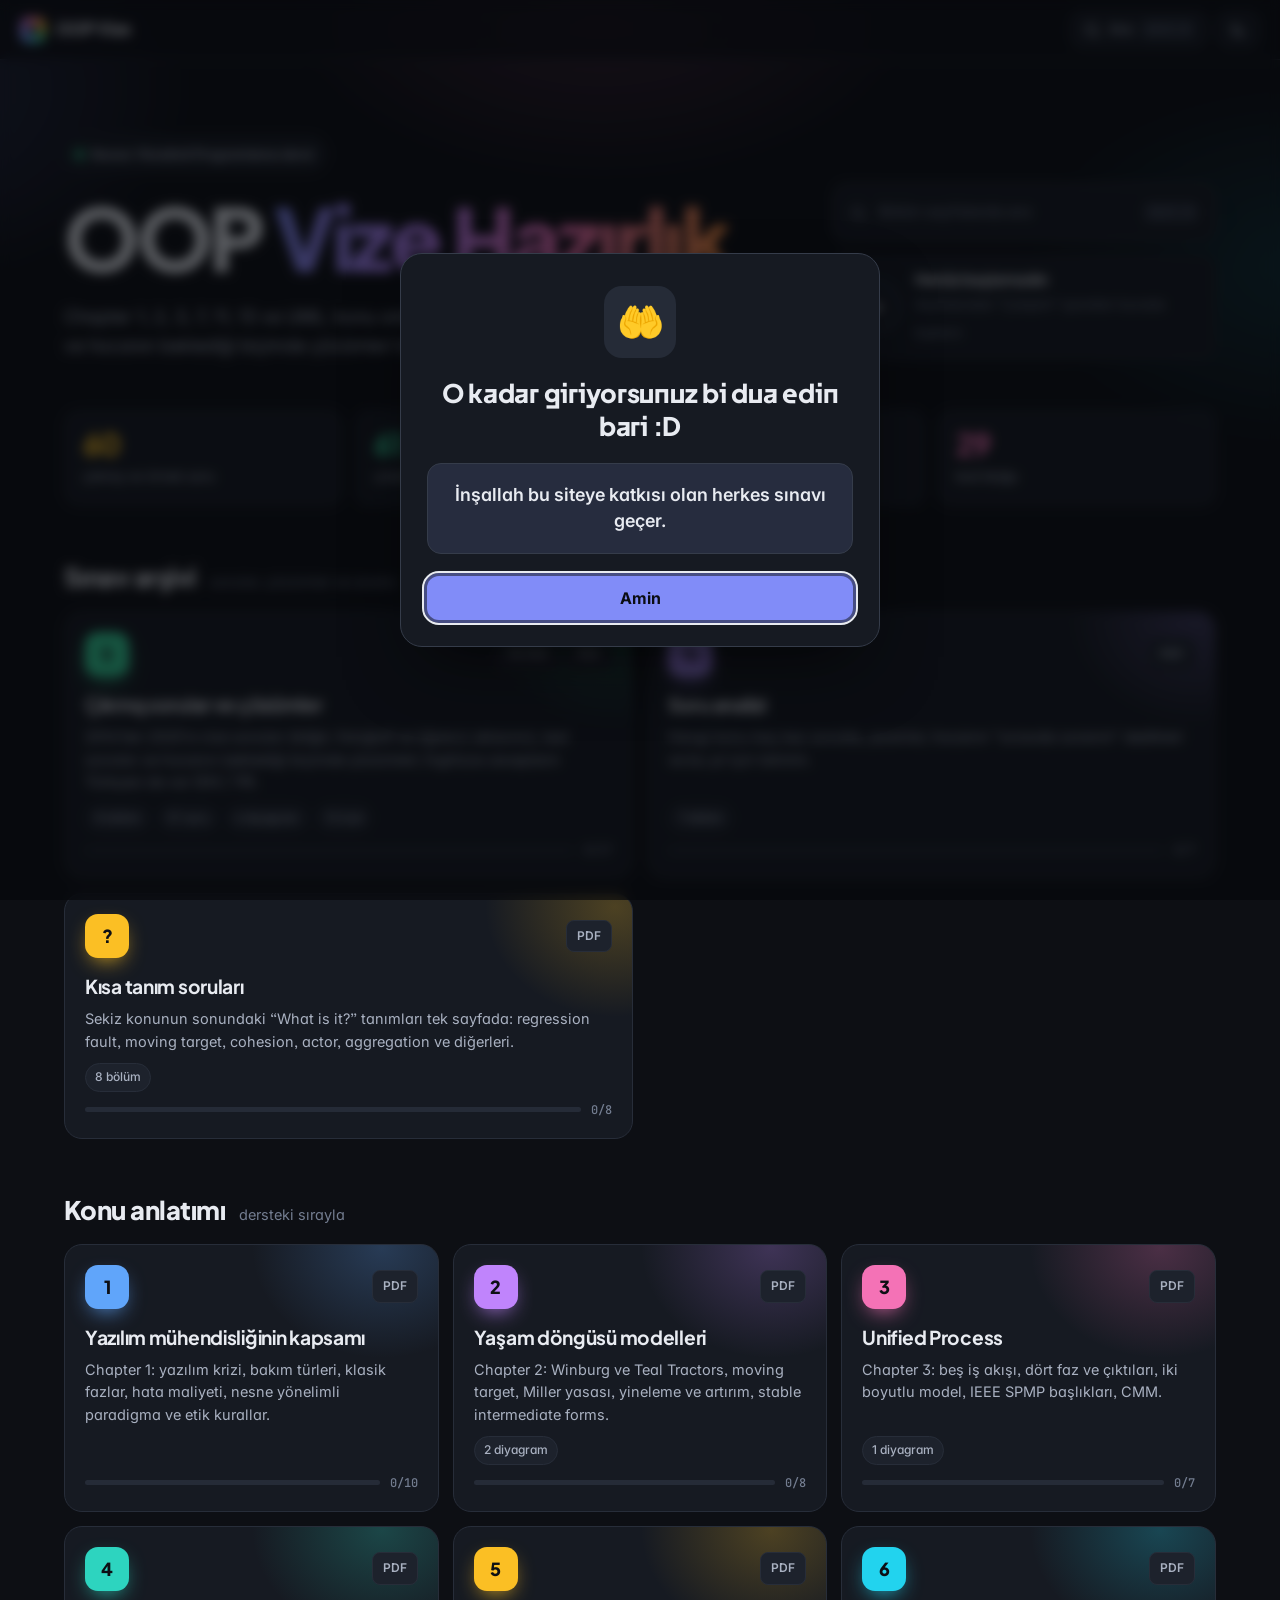
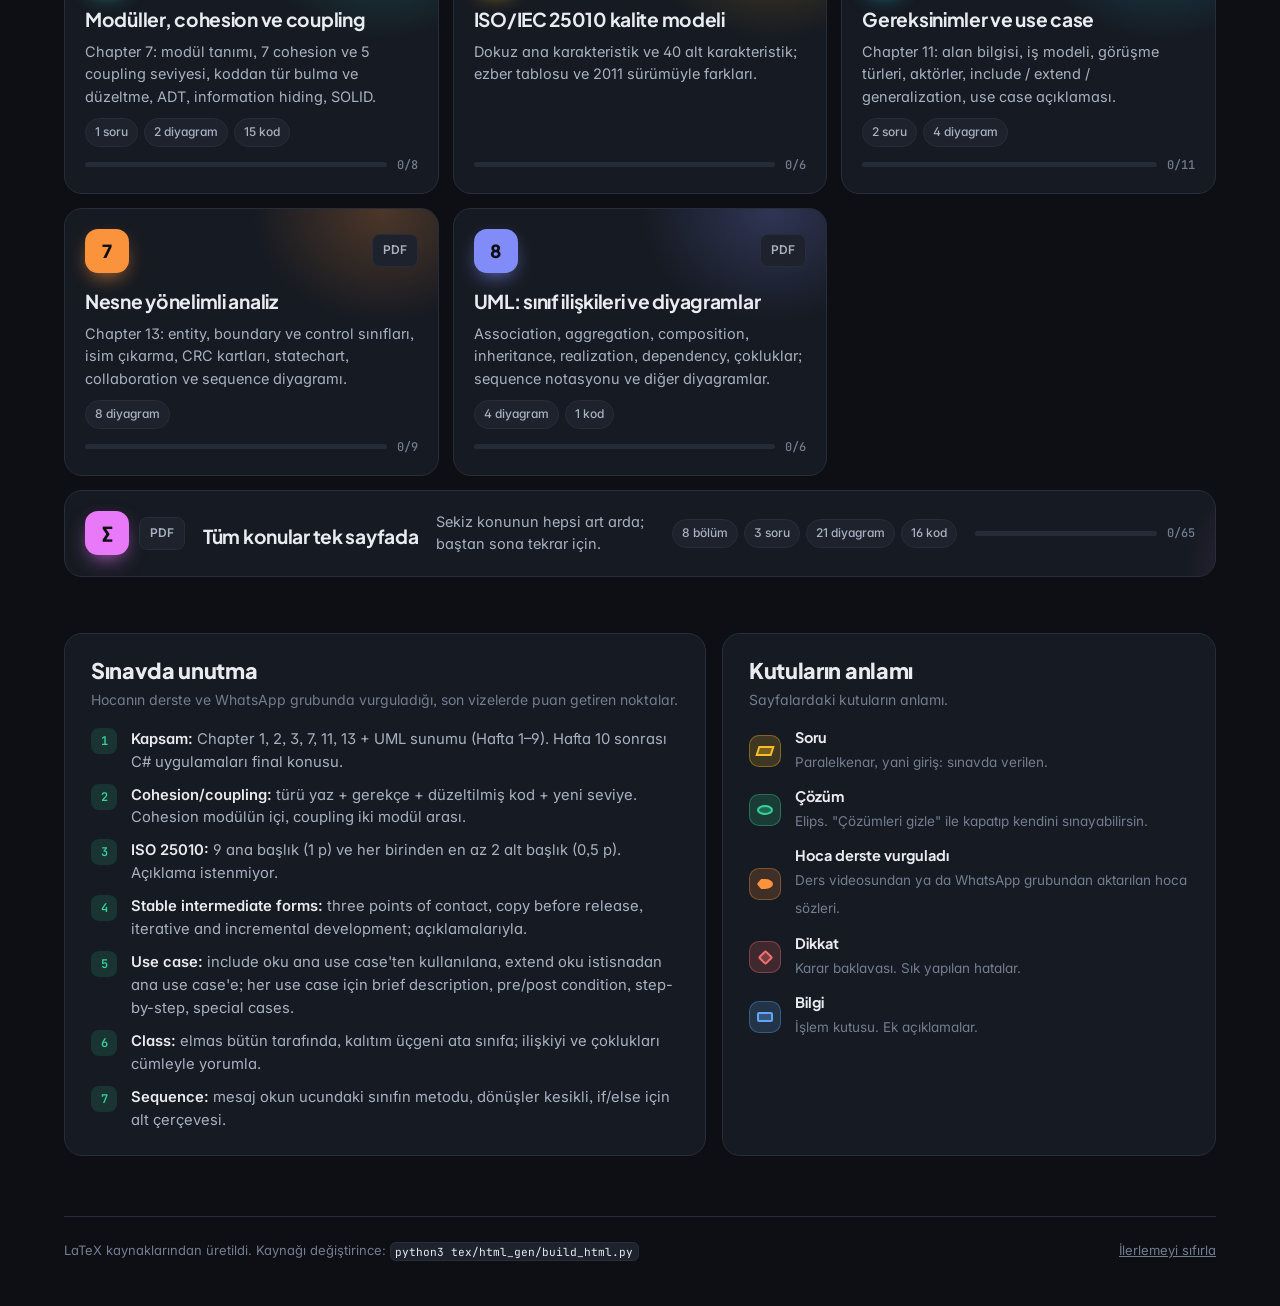
==== commit dc50fe48: "Kısa tanım soruları sayfası (72 tanım) ve Konu 5'e kısa tanımlar Tanımlar ortak dosyalardan hem bölü" ====
--- a/index.html
+++ b/index.html
@@ -4,9 +4,9 @@
 <meta charset="utf-8">
 <meta name="viewport" content="width=device-width, initial-scale=1">
 <title>OOP Vize Hazırlık</title>
-<script>var t='dark',l='en';try{t=localStorage.getItem('oop:theme')||'dark';l=localStorage.getItem('oop:lang')||'en';}catch(e){}document.documentElement.dataset.theme=t;document.documentElement.dataset.lang=l;</script>
+<script>var t='dark',l='en';try{t=localStorage.getItem('oop:theme')||'dark';l=localStorage.getItem('oop:lang')||'en';}catch(e){}document.documentElement.dataset.theme=t;document.documentElement.dataset.lang=l;try{if(localStorage.getItem('oop:toc')==='hidden')document.documentElement.classList.add('toc-hidden');}catch(e){}</script>
 <link rel="preconnect" href="https://fonts.googleapis.com"><link rel="preconnect" href="https://fonts.gstatic.com" crossorigin><link href="https://fonts.googleapis.com/css2?family=Inter:ital,opsz,wght@0,14..32,400;0,14..32,500;0,14..32,600;0,14..32,700;1,14..32,400&family=Plus+Jakarta+Sans:wght@600;700;800&family=JetBrains+Mono:wght@400;500;600&display=swap" rel="stylesheet">
-<link rel="stylesheet" href="html/assets/style.css?v=c96837e0">
+<link rel="stylesheet" href="html/assets/style.css?v=e699d26c">
 <style>
   .home-top { max-width: 1200px; margin: 0 auto; padding: 0 24px; }
   .hero { position: relative; isolation: isolate; padding: 76px 0 44px; display: grid; grid-template-columns: minmax(0, 1.3fr) minmax(300px, .7fr); gap: 40px 56px; align-items: end; }
@@ -192,18 +192,18 @@
   </div>
 </div>
 
-<script src="html/assets/search-index.js?v=f7bd1fc4"></script>
-<script src="html/assets/app.js?v=a8938bb0"></script>
+<script src="html/assets/search-index.js?v=78c72a4d"></script>
+<script src="html/assets/app.js?v=c1b35de0"></script>
 <script>
 (function () {
-  var PAGES = [{"out": "cikmis-sorular", "label": "Çıkmış sorular ve çözümler", "hue": "#34D399", "desc": "2014'ten 2025'e vize soruları (kâğıt, fotoğraf ve öğrenci aktarımı), test soruları ve hocanın beklediği biçimde çözümleri; İngilizce cevapların Türkçesi de var (EN | TR).", "group": "sinav", "no": "", "h2": 8, "gfx": 6, "soru": 57, "cevap": 57, "code": 13, "units": ["soru-1-iso-iec-25010-18-puan", "soru-2-stable-intermediate-forms", "soru-3-cohesion-coupling-turu-ve-duzeltilmesi", "soru-4-rent-a-car-otomasyonu-sinif-iliskileri", "soru-5-rent-a-car-sequence-diyagrami-24-puan", "soru-1-stable-intermediate-forms-15-puan", "soru-2-iso-iec-25010-tablosu-komple", "soru-3-e-ticaret-use-case", "soru-4-cohesion-coupling-tur-ve-daha-iyi-hale-getirme", "soru-1-unified-process-15-p", "soru-2-ieee-spmp-basliklari-15-p", "soru-3-cohesion-ve-coupling-15-p", "soru-4-singleton-pattern-15-p", "soru-5-proje-takip-sistemi-40-p", "siniflar-arasi-iliski-turleri", "adres-defteri-senaryosu", "2021-22-2-vize-projesi-universite-kutuphane-platformu"]}, {"out": "soru-analizi", "label": "Soru analizi", "hue": "#A78BFA", "desc": "Hangi konu kaç kez soruldu, puanlar, hocanın \"sınavda sorarım\" dedikleri ve bu yıl için tahmin.", "group": "sinav", "no": "", "h2": 7, "gfx": 0, "soru": 0, "cevap": 0, "code": 0, "units": ["elimizdeki-vize-sinavlari", "hangi-konu-kac-sinavda-cikti", "puan-dagilimi-2025-26", "hocanin-sorarim-dedigi-yerler", "2026-27-vizesi-icin-tahmin", "calisma-sirasi-oncelik", "sinavda-yazim-kurallari"]}, {"out": "konu-01-kapsam", "label": "Yazılım mühendisliğinin kapsamı", "hue": "#60A5FA", "desc": "Chapter 1: yazılım krizi, bakım türleri, klasik fazlar, hata maliyeti, nesne yönelimli paradigma ve etik kurallar.", "group": "konu", "no": "1", "h2": 1, "gfx": 0, "soru": 0, "cevap": 0, "code": 0, "units": ["tarihsel-boyut-yazilim-krizi-historical-aspects", "ekonomik-boyut-economic-aspects", "bakim-boyutu-maintenance-aspects", "gereksinim-analiz-ve-tasarim-boyutu", "takim-calismasi-boyutu", "neden-ayri-bir-planlama-test-ve-dokumantasyon-fazi-yok", "nesne-yonelimli-paradigma", "terminoloji", "etik-konular-ethical-issues", "kisa-tanim-sorulari-what-is-it"]}, {"out": "konu-02-yasam-dongusu", "label": "Yaşam döngüsü modelleri", "hue": "#C084FC", "desc": "Chapter 2: Winburg ve Teal Tractors, moving target, Miller yasası, yineleme ve artırım, stable intermediate forms.", "group": "konu", "no": "2", "h2": 1, "gfx": 2, "soru": 0, "cevap": 0, "code": 0, "units": ["teoride-ve-pratikte-yazilim-gelistirme", "winburg-mini-vaka-calismasi", "teal-tractors-mini-vaka-calismasi-ve-moving-target-problem", "yineleme-ve-artirim-iteration-and-incrementation", "yinelemeli-artirimli-modelin-riskleri-ve-guclu-yanlari", "diger-yasam-dongusu-modelleri-kisaca", "stable-intermediate-forms-kararli-ara-formlar", "kisa-tanim-sorulari"]}, {"out": "konu-03-unified-process", "label": "Unified Process", "hue": "#F472B6", "desc": "Chapter 3: beş iş akışı, dört faz ve çıktıları, iki boyutlu model, IEEE SPMP başlıkları, CMM.", "group": "konu", "no": "3", "h2": 1, "gfx": 1, "soru": 0, "cevap": 0, "code": 0, "units": ["unified-process-nedir", "bes-cekirdek-is-akisi-core-workflows", "unified-process-in-dort-fazi", "tek-ve-iki-boyutlu-yasam-dongusu-modelleri", "ieee-software-project-management-plan-spmp", "yazilim-surecini-iyilestirme-improving-the-software-process", "kisa-tanim-sorulari"]}, {"out": "konu-04-moduller", "label": "Modüller, cohesion ve coupling", "hue": "#2DD4BF", "desc": "Chapter 7: modül tanımı, 7 cohesion ve 5 coupling seviyesi, koddan tür bulma ve düzeltme, ADT, information hiding, SOLID.", "group": "konu", "no": "4", "h2": 1, "gfx": 2, "soru": 1, "cevap": 1, "code": 15, "units": ["neden-modulerlestirme", "modul-nedir", "cohesion-modul-ici-uyum-7-seviye", "coupling-moduller-arasi-baglilik-5-seviye", "sinav-tipi-ornek-kodu-verip-tur-ve-duzeltme-isteme", "data-encapsulation-adt-ve-information-hiding", "solid-ilkeleri-giris", "kisa-tanim-sorulari"]}, {"out": "konu-05-iso25010", "label": "ISO/IEC 25010 kalite modeli", "hue": "#FBBF24", "desc": "Dokuz ana karakteristik ve 40 alt karakteristik; ezber tablosu ve 2011 sürümüyle farkları.", "group": "konu", "no": "5", "h2": 1, "gfx": 0, "soru": 0, "cevap": 0, "code": 0, "units": ["model-nedir", "hocanin-tablosu-9-karakteristik-40-alt-karakteristik-iso-iec", "alt-karakteristiklerin-anlamlari", "2011-surumu-8-karakteristik-31-alt-karakteristik", "sinavda-cevap-sablonu"]}, {"out": "konu-06-gereksinimler", "label": "Gereksinimler ve use case", "hue": "#22D3EE", "desc": "Chapter 11: alan bilgisi, iş modeli, görüşme türleri, aktörler, include / extend / generalization, use case açıklaması.", "group": "konu", "no": "6", "h2": 1, "gfx": 4, "soru": 2, "cevap": 2, "code": 0, "units": ["gereksinim-is-akisinin-amaci", "gereksinim-is-akisinin-adimlari", "use-case-ve-aktor", "use-case-diyagraminin-notasyonu", "use-case-aciklamasi-description", "hocanin-cozdugu-ornek-1-adres-defteri", "hocanin-cozdugu-ornek-2-e-ticaret-sitesi-2024-25-vize-sorusu", "ilk-gereksinimler-functional-ve-nonfunctional", "msg-foundation-vaka-calismasi", "diger-konular", "kisa-tanim-sorulari"]}, {"out": "konu-07-oo-analiz", "label": "Nesne yönelimli analiz", "hue": "#FB923C", "desc": "Chapter 13: entity, boundary ve control sınıfları, isim çıkarma, CRC kartları, statechart, collaboration ve sequence diyagramı.", "group": "konu", "no": "7", "h2": 1, "gfx": 8, "soru": 0, "cevap": 0, "code": 0, "units": ["analiz-is-akisi-ve-uc-sinif-turu", "entity-siniflarini-cikarmanin-uc-adimi", "asansor-problemi-elevator-problem", "boundary-ve-control-siniflarini-cikarmak", "msg-foundation-vaka-calismasi", "use-case-realization", "hocanin-tam-cozumlu-ornegi-adres-defteri", "diger-konular", "kisa-tanim-sorulari"]}, {"out": "konu-08-uml", "label": "UML: sınıf ilişkileri ve diyagramlar", "hue": "#818CF8", "desc": "Association, aggregation, composition, inheritance, realization, dependency, çokluklar; sequence notasyonu ve diğer diyagramlar.", "group": "konu", "no": "8", "h2": 1, "gfx": 4, "soru": 0, "cevap": 1, "code": 1, "units": ["uml-nedir-neden-kullanilir", "class-diagram", "uml-sunumu-sayfa-35-sinif-diyagramini-yorumlama", "sequence-diagram-notasyonu", "diger-uml-diyagramlari", "kisa-tanim-sorulari"]}, {"out": "konu-tumu", "label": "Tüm konular tek sayfada", "hue": "#E879F9", "desc": "Sekiz konunun hepsi art arda; baştan sona tekrar için.", "group": "konu", "no": "∑", "h2": 8, "gfx": 21, "soru": 3, "cevap": 4, "code": 16, "units": ["tarihsel-boyut-yazilim-krizi-historical-aspects", "ekonomik-boyut-economic-aspects", "bakim-boyutu-maintenance-aspects", "gereksinim-analiz-ve-tasarim-boyutu", "takim-calismasi-boyutu", "neden-ayri-bir-planlama-test-ve-dokumantasyon-fazi-yok", "nesne-yonelimli-paradigma", "terminoloji", "etik-konular-ethical-issues", "kisa-tanim-sorulari-what-is-it", "teoride-ve-pratikte-yazilim-gelistirme", "winburg-mini-vaka-calismasi", "teal-tractors-mini-vaka-calismasi-ve-moving-target-problem", "yineleme-ve-artirim-iteration-and-incrementation", "yinelemeli-artirimli-modelin-riskleri-ve-guclu-yanlari", "diger-yasam-dongusu-modelleri-kisaca", "stable-intermediate-forms-kararli-ara-formlar", "kisa-tanim-sorulari", "unified-process-nedir", "bes-cekirdek-is-akisi-core-workflows", "unified-process-in-dort-fazi", "tek-ve-iki-boyutlu-yasam-dongusu-modelleri", "ieee-software-project-management-plan-spmp", "yazilim-surecini-iyilestirme-improving-the-software-process", "kisa-tanim-sorulari-2", "neden-modulerlestirme", "modul-nedir", "cohesion-modul-ici-uyum-7-seviye", "coupling-moduller-arasi-baglilik-5-seviye", "sinav-tipi-ornek-kodu-verip-tur-ve-duzeltme-isteme", "data-encapsulation-adt-ve-information-hiding", "solid-ilkeleri-giris", "kisa-tanim-sorulari-3", "model-nedir", "hocanin-tablosu-9-karakteristik-40-alt-karakteristik-iso-iec", "alt-karakteristiklerin-anlamlari", "2011-surumu-8-karakteristik-31-alt-karakteristik", "sinavda-cevap-sablonu", "gereksinim-is-akisinin-amaci", "gereksinim-is-akisinin-adimlari", "use-case-ve-aktor", "use-case-diyagraminin-notasyonu", "use-case-aciklamasi-description", "hocanin-cozdugu-ornek-1-adres-defteri", "hocanin-cozdugu-ornek-2-e-ticaret-sitesi-2024-25-vize-sorusu", "ilk-gereksinimler-functional-ve-nonfunctional", "msg-foundation-vaka-calismasi", "diger-konular", "kisa-tanim-sorulari-4", "analiz-is-akisi-ve-uc-sinif-turu", "entity-siniflarini-cikarmanin-uc-adimi", "asansor-problemi-elevator-problem", "boundary-ve-control-siniflarini-cikarmak", "msg-foundation-vaka-calismasi-2", "use-case-realization", "hocanin-tam-cozumlu-ornegi-adres-defteri", "diger-konular-2", "kisa-tanim-sorulari-5", "uml-nedir-neden-kullanilir", "class-diagram", "uml-sunumu-sayfa-35-sinif-diyagramini-yorumlama", "sequence-diagram-notasyonu", "diger-uml-diyagramlari", "kisa-tanim-sorulari-6"]}];
+  var PAGES = [{"out": "cikmis-sorular", "label": "Çıkmış sorular ve çözümler", "hue": "#34D399", "desc": "2014'ten 2025'e vize soruları (kâğıt, fotoğraf ve öğrenci aktarımı), test soruları ve hocanın beklediği biçimde çözümleri; İngilizce cevapların Türkçesi de var (EN | TR).", "group": "sinav", "no": "", "h2": 8, "gfx": 6, "soru": 57, "cevap": 57, "code": 13, "units": ["soru-1-iso-iec-25010-18-puan", "soru-2-stable-intermediate-forms", "soru-3-cohesion-coupling-turu-ve-duzeltilmesi", "soru-4-rent-a-car-otomasyonu-sinif-iliskileri", "soru-5-rent-a-car-sequence-diyagrami-24-puan", "soru-1-stable-intermediate-forms-15-puan", "soru-2-iso-iec-25010-tablosu-komple", "soru-3-e-ticaret-use-case", "soru-4-cohesion-coupling-tur-ve-daha-iyi-hale-getirme", "soru-1-unified-process-15-p", "soru-2-ieee-spmp-basliklari-15-p", "soru-3-cohesion-ve-coupling-15-p", "soru-4-singleton-pattern-15-p", "soru-5-proje-takip-sistemi-40-p", "siniflar-arasi-iliski-turleri", "adres-defteri-senaryosu", "2021-22-2-vize-projesi-universite-kutuphane-platformu"]}, {"out": "soru-analizi", "label": "Soru analizi", "hue": "#A78BFA", "desc": "Hangi konu kaç kez soruldu, puanlar, hocanın \"sınavda sorarım\" dedikleri ve bu yıl için tahmin.", "group": "sinav", "no": "", "h2": 7, "gfx": 0, "soru": 0, "cevap": 0, "code": 0, "units": ["elimizdeki-vize-sinavlari", "hangi-konu-kac-sinavda-cikti", "puan-dagilimi-2025-26", "hocanin-sorarim-dedigi-yerler", "2026-27-vizesi-icin-tahmin", "calisma-sirasi-oncelik", "sinavda-yazim-kurallari"]}, {"out": "kisa-tanimlar", "label": "Kısa tanım soruları", "hue": "#FBBF24", "desc": "Sekiz konunun sonundaki “What is it?” tanımları tek sayfada: regression fault, moving target, cohesion, actor, aggregation ve diğerleri.", "group": "sinav", "no": "", "h2": 8, "gfx": 0, "soru": 0, "cevap": 0, "code": 0, "units": ["yazilim-muhendisliginin-kapsami-chapter-1", "yasam-dongusu-modelleri-chapter-2", "unified-process-chapter-3", "moduller-cohesion-ve-coupling-chapter-7", "iso-iec-25010-kalite-modeli", "gereksinimler-ve-use-case-chapter-11", "nesne-yonelimli-analiz-chapter-13", "uml-sinif-iliskileri-ve-diyagramlar"]}, {"out": "konu-01-kapsam", "label": "Yazılım mühendisliğinin kapsamı", "hue": "#60A5FA", "desc": "Chapter 1: yazılım krizi, bakım türleri, klasik fazlar, hata maliyeti, nesne yönelimli paradigma ve etik kurallar.", "group": "konu", "no": "1", "h2": 1, "gfx": 0, "soru": 0, "cevap": 0, "code": 0, "units": ["tarihsel-boyut-yazilim-krizi-historical-aspects", "ekonomik-boyut-economic-aspects", "bakim-boyutu-maintenance-aspects", "gereksinim-analiz-ve-tasarim-boyutu", "takim-calismasi-boyutu", "neden-ayri-bir-planlama-test-ve-dokumantasyon-fazi-yok", "nesne-yonelimli-paradigma", "terminoloji", "etik-konular-ethical-issues", "kisa-tanim-sorulari-what-is-it"]}, {"out": "konu-02-yasam-dongusu", "label": "Yaşam döngüsü modelleri", "hue": "#C084FC", "desc": "Chapter 2: Winburg ve Teal Tractors, moving target, Miller yasası, yineleme ve artırım, stable intermediate forms.", "group": "konu", "no": "2", "h2": 1, "gfx": 2, "soru": 0, "cevap": 0, "code": 0, "units": ["teoride-ve-pratikte-yazilim-gelistirme", "winburg-mini-vaka-calismasi", "teal-tractors-mini-vaka-calismasi-ve-moving-target-problem", "yineleme-ve-artirim-iteration-and-incrementation", "yinelemeli-artirimli-modelin-riskleri-ve-guclu-yanlari", "diger-yasam-dongusu-modelleri-kisaca", "stable-intermediate-forms-kararli-ara-formlar", "kisa-tanim-sorulari"]}, {"out": "konu-03-unified-process", "label": "Unified Process", "hue": "#F472B6", "desc": "Chapter 3: beş iş akışı, dört faz ve çıktıları, iki boyutlu model, IEEE SPMP başlıkları, CMM.", "group": "konu", "no": "3", "h2": 1, "gfx": 1, "soru": 0, "cevap": 0, "code": 0, "units": ["unified-process-nedir", "bes-cekirdek-is-akisi-core-workflows", "unified-process-in-dort-fazi", "tek-ve-iki-boyutlu-yasam-dongusu-modelleri", "ieee-software-project-management-plan-spmp", "yazilim-surecini-iyilestirme-improving-the-software-process", "kisa-tanim-sorulari"]}, {"out": "konu-04-moduller", "label": "Modüller, cohesion ve coupling", "hue": "#2DD4BF", "desc": "Chapter 7: modül tanımı, 7 cohesion ve 5 coupling seviyesi, koddan tür bulma ve düzeltme, ADT, information hiding, SOLID.", "group": "konu", "no": "4", "h2": 1, "gfx": 2, "soru": 1, "cevap": 1, "code": 15, "units": ["neden-modulerlestirme", "modul-nedir", "cohesion-modul-ici-uyum-7-seviye", "coupling-moduller-arasi-baglilik-5-seviye", "sinav-tipi-ornek-kodu-verip-tur-ve-duzeltme-isteme", "data-encapsulation-adt-ve-information-hiding", "solid-ilkeleri-giris", "kisa-tanim-sorulari"]}, {"out": "konu-05-iso25010", "label": "ISO/IEC 25010 kalite modeli", "hue": "#FBBF24", "desc": "Dokuz ana karakteristik ve 40 alt karakteristik; ezber tablosu ve 2011 sürümüyle farkları.", "group": "konu", "no": "5", "h2": 1, "gfx": 0, "soru": 0, "cevap": 0, "code": 0, "units": ["model-nedir", "hocanin-tablosu-9-karakteristik-40-alt-karakteristik-iso-iec", "alt-karakteristiklerin-anlamlari", "2011-surumu-8-karakteristik-31-alt-karakteristik", "sinavda-cevap-sablonu", "kisa-tanim-sorulari"]}, {"out": "konu-06-gereksinimler", "label": "Gereksinimler ve use case", "hue": "#22D3EE", "desc": "Chapter 11: alan bilgisi, iş modeli, görüşme türleri, aktörler, include / extend / generalization, use case açıklaması.", "group": "konu", "no": "6", "h2": 1, "gfx": 4, "soru": 2, "cevap": 2, "code": 0, "units": ["gereksinim-is-akisinin-amaci", "gereksinim-is-akisinin-adimlari", "use-case-ve-aktor", "use-case-diyagraminin-notasyonu", "use-case-aciklamasi-description", "hocanin-cozdugu-ornek-1-adres-defteri", "hocanin-cozdugu-ornek-2-e-ticaret-sitesi-2024-25-vize-sorusu", "ilk-gereksinimler-functional-ve-nonfunctional", "msg-foundation-vaka-calismasi", "diger-konular", "kisa-tanim-sorulari"]}, {"out": "konu-07-oo-analiz", "label": "Nesne yönelimli analiz", "hue": "#FB923C", "desc": "Chapter 13: entity, boundary ve control sınıfları, isim çıkarma, CRC kartları, statechart, collaboration ve sequence diyagramı.", "group": "konu", "no": "7", "h2": 1, "gfx": 8, "soru": 0, "cevap": 0, "code": 0, "units": ["analiz-is-akisi-ve-uc-sinif-turu", "entity-siniflarini-cikarmanin-uc-adimi", "asansor-problemi-elevator-problem", "boundary-ve-control-siniflarini-cikarmak", "msg-foundation-vaka-calismasi", "use-case-realization", "hocanin-tam-cozumlu-ornegi-adres-defteri", "diger-konular", "kisa-tanim-sorulari"]}, {"out": "konu-08-uml", "label": "UML: sınıf ilişkileri ve diyagramlar", "hue": "#818CF8", "desc": "Association, aggregation, composition, inheritance, realization, dependency, çokluklar; sequence notasyonu ve diğer diyagramlar.", "group": "konu", "no": "8", "h2": 1, "gfx": 4, "soru": 0, "cevap": 1, "code": 1, "units": ["uml-nedir-neden-kullanilir", "class-diagram", "uml-sunumu-sayfa-35-sinif-diyagramini-yorumlama", "sequence-diagram-notasyonu", "diger-uml-diyagramlari", "kisa-tanim-sorulari"]}, {"out": "konu-tumu", "label": "Tüm konular tek sayfada", "hue": "#E879F9", "desc": "Sekiz konunun hepsi art arda; baştan sona tekrar için.", "group": "konu", "no": "∑", "h2": 8, "gfx": 21, "soru": 3, "cevap": 4, "code": 16, "units": ["tarihsel-boyut-yazilim-krizi-historical-aspects", "ekonomik-boyut-economic-aspects", "bakim-boyutu-maintenance-aspects", "gereksinim-analiz-ve-tasarim-boyutu", "takim-calismasi-boyutu", "neden-ayri-bir-planlama-test-ve-dokumantasyon-fazi-yok", "nesne-yonelimli-paradigma", "terminoloji", "etik-konular-ethical-issues", "kisa-tanim-sorulari-what-is-it", "teoride-ve-pratikte-yazilim-gelistirme", "winburg-mini-vaka-calismasi", "teal-tractors-mini-vaka-calismasi-ve-moving-target-problem", "yineleme-ve-artirim-iteration-and-incrementation", "yinelemeli-artirimli-modelin-riskleri-ve-guclu-yanlari", "diger-yasam-dongusu-modelleri-kisaca", "stable-intermediate-forms-kararli-ara-formlar", "kisa-tanim-sorulari", "unified-process-nedir", "bes-cekirdek-is-akisi-core-workflows", "unified-process-in-dort-fazi", "tek-ve-iki-boyutlu-yasam-dongusu-modelleri", "ieee-software-project-management-plan-spmp", "yazilim-surecini-iyilestirme-improving-the-software-process", "kisa-tanim-sorulari-2", "neden-modulerlestirme", "modul-nedir", "cohesion-modul-ici-uyum-7-seviye", "coupling-moduller-arasi-baglilik-5-seviye", "sinav-tipi-ornek-kodu-verip-tur-ve-duzeltme-isteme", "data-encapsulation-adt-ve-information-hiding", "solid-ilkeleri-giris", "kisa-tanim-sorulari-3", "model-nedir", "hocanin-tablosu-9-karakteristik-40-alt-karakteristik-iso-iec", "alt-karakteristiklerin-anlamlari", "2011-surumu-8-karakteristik-31-alt-karakteristik", "sinavda-cevap-sablonu", "kisa-tanim-sorulari-4", "gereksinim-is-akisinin-amaci", "gereksinim-is-akisinin-adimlari", "use-case-ve-aktor", "use-case-diyagraminin-notasyonu", "use-case-aciklamasi-description", "hocanin-cozdugu-ornek-1-adres-defteri", "hocanin-cozdugu-ornek-2-e-ticaret-sitesi-2024-25-vize-sorusu", "ilk-gereksinimler-functional-ve-nonfunctional", "msg-foundation-vaka-calismasi", "diger-konular", "kisa-tanim-sorulari-5", "analiz-is-akisi-ve-uc-sinif-turu", "entity-siniflarini-cikarmanin-uc-adimi", "asansor-problemi-elevator-problem", "boundary-ve-control-siniflarini-cikarmak", "msg-foundation-vaka-calismasi-2", "use-case-realization", "hocanin-tam-cozumlu-ornegi-adres-defteri", "diger-konular-2", "kisa-tanim-sorulari-6", "uml-nedir-neden-kullanilir", "class-diagram", "uml-sunumu-sayfa-35-sinif-diyagramini-yorumlama", "sequence-diagram-notasyonu", "diger-uml-diyagramlari", "kisa-tanim-sorulari-7"]}];
   var S = window.BZStore;
   var PDF = {
-    'cikmis-sorular': '02_Cikmis_Sorular', 'soru-analizi': '03_Soru_Analizi', 'konu-tumu': '04_Konu_Anlatimi_Tum',
+    'cikmis-sorular': '02_Cikmis_Sorular', 'soru-analizi': '03_Soru_Analizi', 'kisa-tanimlar': '05_Kisa_Tanimlar', 'konu-tumu': '04_Konu_Anlatimi_Tum',
     'konu-01-kapsam': 'Konu_01_kapsam', 'konu-02-yasam-dongusu': 'Konu_02_yasam_dongusu', 'konu-03-unified-process': 'Konu_03_unified_process', 'konu-04-moduller': 'Konu_04_moduller',
     'konu-05-iso25010': 'Konu_05_iso25010', 'konu-06-gereksinimler': 'Konu_06_gereksinimler', 'konu-07-oo-analiz': 'Konu_07_oo_analiz', 'konu-08-uml': 'Konu_08_uml'
   };
-  var MARK = { 'cikmis-sorular': 'S', 'soru-analizi': '%' };
+  var MARK = { 'cikmis-sorular': 'S', 'soru-analizi': '%', 'kisa-tanimlar': '?' };
   function esc(s) { return String(s).replace(/[&<>"]/g, function (c) { return { '&': '&amp;', '<': '&lt;', '>': '&gt;', '"': '&quot;' }[c]; }); }
   function doneCount(p) {
     var n = 0;
--- a/html/assets/style.css
+++ b/html/assets/style.css
@@ -125,7 +125,10 @@
   overflow: auto; padding: 28px 14px 40px 20px;
 }
 .toc-head { display: grid; gap: 8px; padding: 14px; margin-bottom: 14px; border-radius: var(--r); background: var(--surface); border: 1px solid var(--border); }
-.toc-head > span:first-child { font: 700 14px/1.2 var(--f-head); color: var(--text); }
+.toc-top { display: flex; align-items: center; justify-content: space-between; gap: 8px; }
+.toc-top > span { font: 700 14px/1.2 var(--f-head); color: var(--text); }
+.toc-hide { display: inline-grid; place-items: center; width: 28px; height: 28px; margin: -6px -6px -6px 0; padding: 0; border: 1px solid transparent; border-radius: 8px; background: none; color: var(--text-3); cursor: pointer; transition: color .15s, background .15s, border-color .15s; }
+.toc-hide:hover { color: var(--text); background: var(--surface-2); border-color: var(--border); }
 .toc-prog { font-size: 12.5px; color: var(--text-3); }
 .toc-prog b { color: var(--green); font-weight: 600; }
 .meter { display: block; height: 6px; border-radius: 6px; background: var(--surface-3); overflow: hidden; }
@@ -461,3 +464,12 @@
 @media (max-width: 440px) {
   .doc .brand { font-size: 0; gap: 0; }   /* dar ekranda yalnızca logo; düğmeler sığsın */
 }
+
+/* ---------- içindekiler gizlenebilir (geniş ekran) */
+@media (min-width: 981px) {
+  .tb-btn.menu { display: inline-flex; }
+  html.toc-hidden .layout { grid-template-columns: minmax(0, 1fr); max-width: 1100px; }
+  html.toc-hidden .toc { display: none; }
+  html.toc-hidden .doc-hero, html.toc-hidden .prose, html.toc-hidden .pager { margin-left: auto; margin-right: auto; }
+  html:not(.toc-hidden) .tb-btn.menu { color: var(--text); border-color: var(--border-2); }
+}
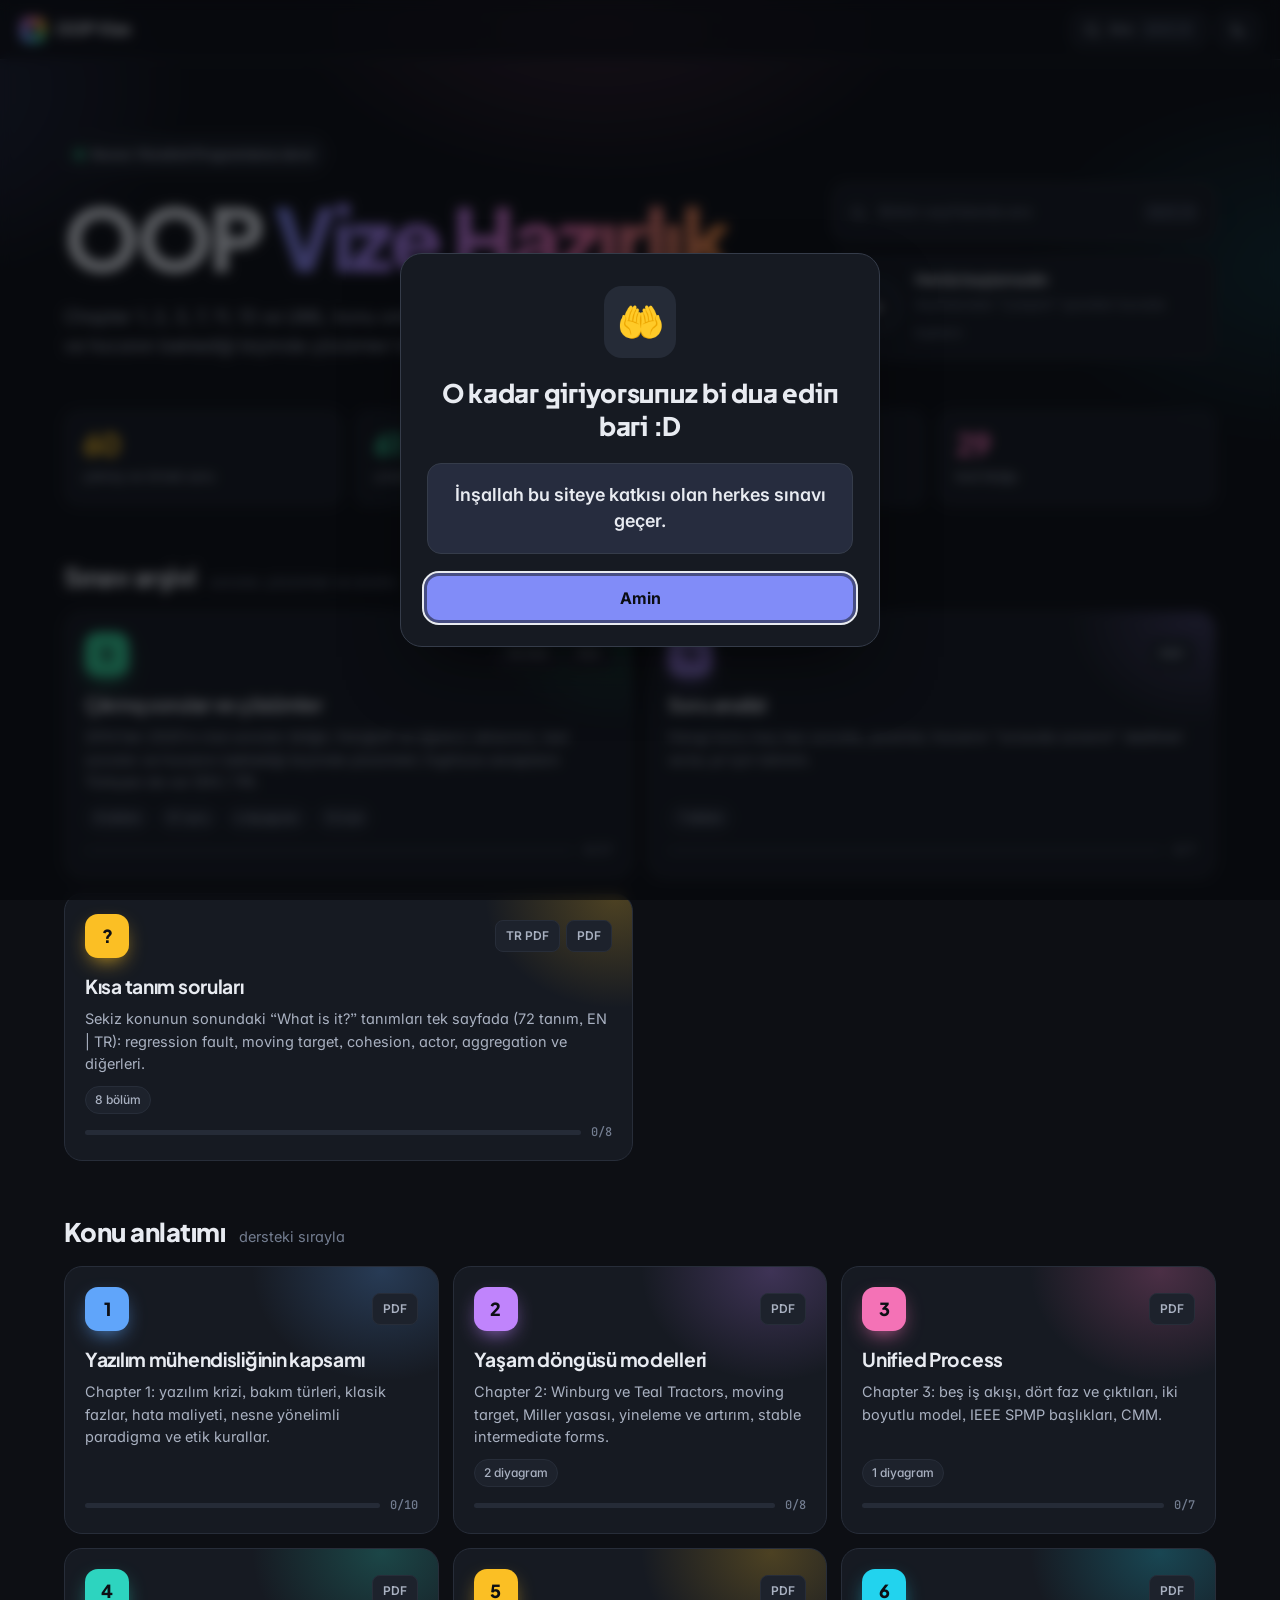
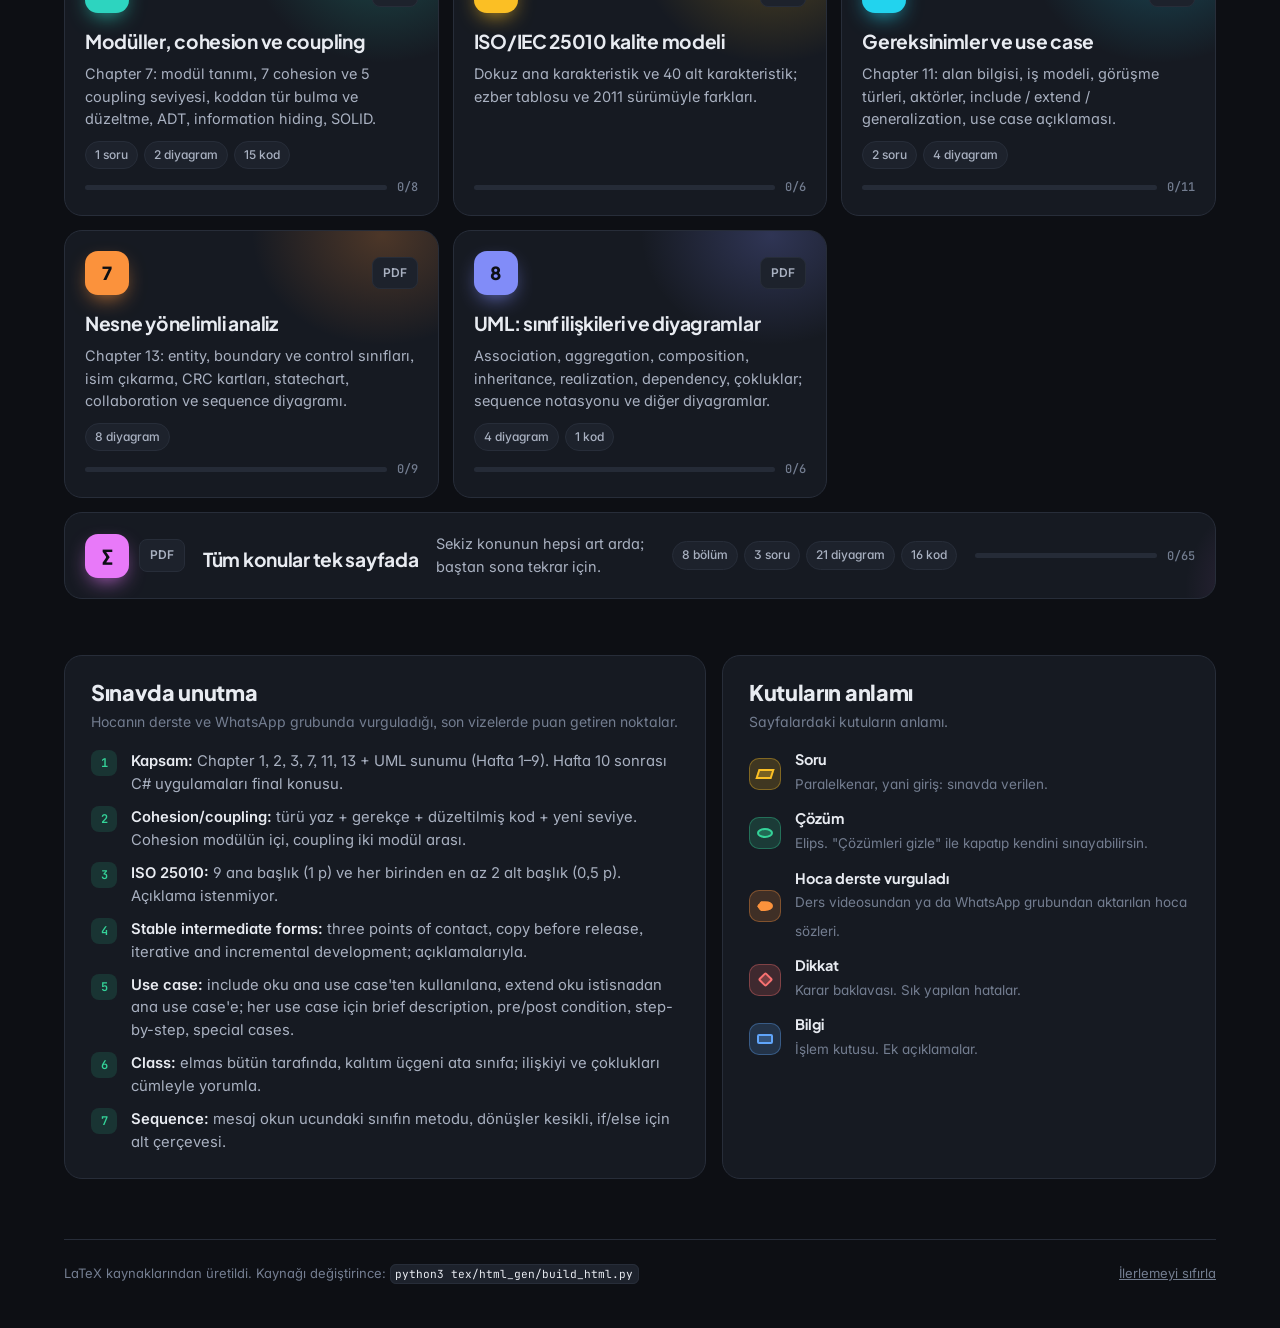
==== commit 851d0e75: "Kısa tanım sorularına EN | TR seçeneği ve Türkçe PDF 72 tanımın Türkçesi eklendi; dil komutları orta" ====
--- a/index.html
+++ b/index.html
@@ -192,17 +192,18 @@
   </div>
 </div>
 
-<script src="html/assets/search-index.js?v=78c72a4d"></script>
-<script src="html/assets/app.js?v=c1b35de0"></script>
+<script src="html/assets/search-index.js?v=749f12be"></script>
+<script src="html/assets/app.js?v=c35fbe9f"></script>
 <script>
 (function () {
-  var PAGES = [{"out": "cikmis-sorular", "label": "Çıkmış sorular ve çözümler", "hue": "#34D399", "desc": "2014'ten 2025'e vize soruları (kâğıt, fotoğraf ve öğrenci aktarımı), test soruları ve hocanın beklediği biçimde çözümleri; İngilizce cevapların Türkçesi de var (EN | TR).", "group": "sinav", "no": "", "h2": 8, "gfx": 6, "soru": 57, "cevap": 57, "code": 13, "units": ["soru-1-iso-iec-25010-18-puan", "soru-2-stable-intermediate-forms", "soru-3-cohesion-coupling-turu-ve-duzeltilmesi", "soru-4-rent-a-car-otomasyonu-sinif-iliskileri", "soru-5-rent-a-car-sequence-diyagrami-24-puan", "soru-1-stable-intermediate-forms-15-puan", "soru-2-iso-iec-25010-tablosu-komple", "soru-3-e-ticaret-use-case", "soru-4-cohesion-coupling-tur-ve-daha-iyi-hale-getirme", "soru-1-unified-process-15-p", "soru-2-ieee-spmp-basliklari-15-p", "soru-3-cohesion-ve-coupling-15-p", "soru-4-singleton-pattern-15-p", "soru-5-proje-takip-sistemi-40-p", "siniflar-arasi-iliski-turleri", "adres-defteri-senaryosu", "2021-22-2-vize-projesi-universite-kutuphane-platformu"]}, {"out": "soru-analizi", "label": "Soru analizi", "hue": "#A78BFA", "desc": "Hangi konu kaç kez soruldu, puanlar, hocanın \"sınavda sorarım\" dedikleri ve bu yıl için tahmin.", "group": "sinav", "no": "", "h2": 7, "gfx": 0, "soru": 0, "cevap": 0, "code": 0, "units": ["elimizdeki-vize-sinavlari", "hangi-konu-kac-sinavda-cikti", "puan-dagilimi-2025-26", "hocanin-sorarim-dedigi-yerler", "2026-27-vizesi-icin-tahmin", "calisma-sirasi-oncelik", "sinavda-yazim-kurallari"]}, {"out": "kisa-tanimlar", "label": "Kısa tanım soruları", "hue": "#FBBF24", "desc": "Sekiz konunun sonundaki “What is it?” tanımları tek sayfada: regression fault, moving target, cohesion, actor, aggregation ve diğerleri.", "group": "sinav", "no": "", "h2": 8, "gfx": 0, "soru": 0, "cevap": 0, "code": 0, "units": ["yazilim-muhendisliginin-kapsami-chapter-1", "yasam-dongusu-modelleri-chapter-2", "unified-process-chapter-3", "moduller-cohesion-ve-coupling-chapter-7", "iso-iec-25010-kalite-modeli", "gereksinimler-ve-use-case-chapter-11", "nesne-yonelimli-analiz-chapter-13", "uml-sinif-iliskileri-ve-diyagramlar"]}, {"out": "konu-01-kapsam", "label": "Yazılım mühendisliğinin kapsamı", "hue": "#60A5FA", "desc": "Chapter 1: yazılım krizi, bakım türleri, klasik fazlar, hata maliyeti, nesne yönelimli paradigma ve etik kurallar.", "group": "konu", "no": "1", "h2": 1, "gfx": 0, "soru": 0, "cevap": 0, "code": 0, "units": ["tarihsel-boyut-yazilim-krizi-historical-aspects", "ekonomik-boyut-economic-aspects", "bakim-boyutu-maintenance-aspects", "gereksinim-analiz-ve-tasarim-boyutu", "takim-calismasi-boyutu", "neden-ayri-bir-planlama-test-ve-dokumantasyon-fazi-yok", "nesne-yonelimli-paradigma", "terminoloji", "etik-konular-ethical-issues", "kisa-tanim-sorulari-what-is-it"]}, {"out": "konu-02-yasam-dongusu", "label": "Yaşam döngüsü modelleri", "hue": "#C084FC", "desc": "Chapter 2: Winburg ve Teal Tractors, moving target, Miller yasası, yineleme ve artırım, stable intermediate forms.", "group": "konu", "no": "2", "h2": 1, "gfx": 2, "soru": 0, "cevap": 0, "code": 0, "units": ["teoride-ve-pratikte-yazilim-gelistirme", "winburg-mini-vaka-calismasi", "teal-tractors-mini-vaka-calismasi-ve-moving-target-problem", "yineleme-ve-artirim-iteration-and-incrementation", "yinelemeli-artirimli-modelin-riskleri-ve-guclu-yanlari", "diger-yasam-dongusu-modelleri-kisaca", "stable-intermediate-forms-kararli-ara-formlar", "kisa-tanim-sorulari"]}, {"out": "konu-03-unified-process", "label": "Unified Process", "hue": "#F472B6", "desc": "Chapter 3: beş iş akışı, dört faz ve çıktıları, iki boyutlu model, IEEE SPMP başlıkları, CMM.", "group": "konu", "no": "3", "h2": 1, "gfx": 1, "soru": 0, "cevap": 0, "code": 0, "units": ["unified-process-nedir", "bes-cekirdek-is-akisi-core-workflows", "unified-process-in-dort-fazi", "tek-ve-iki-boyutlu-yasam-dongusu-modelleri", "ieee-software-project-management-plan-spmp", "yazilim-surecini-iyilestirme-improving-the-software-process", "kisa-tanim-sorulari"]}, {"out": "konu-04-moduller", "label": "Modüller, cohesion ve coupling", "hue": "#2DD4BF", "desc": "Chapter 7: modül tanımı, 7 cohesion ve 5 coupling seviyesi, koddan tür bulma ve düzeltme, ADT, information hiding, SOLID.", "group": "konu", "no": "4", "h2": 1, "gfx": 2, "soru": 1, "cevap": 1, "code": 15, "units": ["neden-modulerlestirme", "modul-nedir", "cohesion-modul-ici-uyum-7-seviye", "coupling-moduller-arasi-baglilik-5-seviye", "sinav-tipi-ornek-kodu-verip-tur-ve-duzeltme-isteme", "data-encapsulation-adt-ve-information-hiding", "solid-ilkeleri-giris", "kisa-tanim-sorulari"]}, {"out": "konu-05-iso25010", "label": "ISO/IEC 25010 kalite modeli", "hue": "#FBBF24", "desc": "Dokuz ana karakteristik ve 40 alt karakteristik; ezber tablosu ve 2011 sürümüyle farkları.", "group": "konu", "no": "5", "h2": 1, "gfx": 0, "soru": 0, "cevap": 0, "code": 0, "units": ["model-nedir", "hocanin-tablosu-9-karakteristik-40-alt-karakteristik-iso-iec", "alt-karakteristiklerin-anlamlari", "2011-surumu-8-karakteristik-31-alt-karakteristik", "sinavda-cevap-sablonu", "kisa-tanim-sorulari"]}, {"out": "konu-06-gereksinimler", "label": "Gereksinimler ve use case", "hue": "#22D3EE", "desc": "Chapter 11: alan bilgisi, iş modeli, görüşme türleri, aktörler, include / extend / generalization, use case açıklaması.", "group": "konu", "no": "6", "h2": 1, "gfx": 4, "soru": 2, "cevap": 2, "code": 0, "units": ["gereksinim-is-akisinin-amaci", "gereksinim-is-akisinin-adimlari", "use-case-ve-aktor", "use-case-diyagraminin-notasyonu", "use-case-aciklamasi-description", "hocanin-cozdugu-ornek-1-adres-defteri", "hocanin-cozdugu-ornek-2-e-ticaret-sitesi-2024-25-vize-sorusu", "ilk-gereksinimler-functional-ve-nonfunctional", "msg-foundation-vaka-calismasi", "diger-konular", "kisa-tanim-sorulari"]}, {"out": "konu-07-oo-analiz", "label": "Nesne yönelimli analiz", "hue": "#FB923C", "desc": "Chapter 13: entity, boundary ve control sınıfları, isim çıkarma, CRC kartları, statechart, collaboration ve sequence diyagramı.", "group": "konu", "no": "7", "h2": 1, "gfx": 8, "soru": 0, "cevap": 0, "code": 0, "units": ["analiz-is-akisi-ve-uc-sinif-turu", "entity-siniflarini-cikarmanin-uc-adimi", "asansor-problemi-elevator-problem", "boundary-ve-control-siniflarini-cikarmak", "msg-foundation-vaka-calismasi", "use-case-realization", "hocanin-tam-cozumlu-ornegi-adres-defteri", "diger-konular", "kisa-tanim-sorulari"]}, {"out": "konu-08-uml", "label": "UML: sınıf ilişkileri ve diyagramlar", "hue": "#818CF8", "desc": "Association, aggregation, composition, inheritance, realization, dependency, çokluklar; sequence notasyonu ve diğer diyagramlar.", "group": "konu", "no": "8", "h2": 1, "gfx": 4, "soru": 0, "cevap": 1, "code": 1, "units": ["uml-nedir-neden-kullanilir", "class-diagram", "uml-sunumu-sayfa-35-sinif-diyagramini-yorumlama", "sequence-diagram-notasyonu", "diger-uml-diyagramlari", "kisa-tanim-sorulari"]}, {"out": "konu-tumu", "label": "Tüm konular tek sayfada", "hue": "#E879F9", "desc": "Sekiz konunun hepsi art arda; baştan sona tekrar için.", "group": "konu", "no": "∑", "h2": 8, "gfx": 21, "soru": 3, "cevap": 4, "code": 16, "units": ["tarihsel-boyut-yazilim-krizi-historical-aspects", "ekonomik-boyut-economic-aspects", "bakim-boyutu-maintenance-aspects", "gereksinim-analiz-ve-tasarim-boyutu", "takim-calismasi-boyutu", "neden-ayri-bir-planlama-test-ve-dokumantasyon-fazi-yok", "nesne-yonelimli-paradigma", "terminoloji", "etik-konular-ethical-issues", "kisa-tanim-sorulari-what-is-it", "teoride-ve-pratikte-yazilim-gelistirme", "winburg-mini-vaka-calismasi", "teal-tractors-mini-vaka-calismasi-ve-moving-target-problem", "yineleme-ve-artirim-iteration-and-incrementation", "yinelemeli-artirimli-modelin-riskleri-ve-guclu-yanlari", "diger-yasam-dongusu-modelleri-kisaca", "stable-intermediate-forms-kararli-ara-formlar", "kisa-tanim-sorulari", "unified-process-nedir", "bes-cekirdek-is-akisi-core-workflows", "unified-process-in-dort-fazi", "tek-ve-iki-boyutlu-yasam-dongusu-modelleri", "ieee-software-project-management-plan-spmp", "yazilim-surecini-iyilestirme-improving-the-software-process", "kisa-tanim-sorulari-2", "neden-modulerlestirme", "modul-nedir", "cohesion-modul-ici-uyum-7-seviye", "coupling-moduller-arasi-baglilik-5-seviye", "sinav-tipi-ornek-kodu-verip-tur-ve-duzeltme-isteme", "data-encapsulation-adt-ve-information-hiding", "solid-ilkeleri-giris", "kisa-tanim-sorulari-3", "model-nedir", "hocanin-tablosu-9-karakteristik-40-alt-karakteristik-iso-iec", "alt-karakteristiklerin-anlamlari", "2011-surumu-8-karakteristik-31-alt-karakteristik", "sinavda-cevap-sablonu", "kisa-tanim-sorulari-4", "gereksinim-is-akisinin-amaci", "gereksinim-is-akisinin-adimlari", "use-case-ve-aktor", "use-case-diyagraminin-notasyonu", "use-case-aciklamasi-description", "hocanin-cozdugu-ornek-1-adres-defteri", "hocanin-cozdugu-ornek-2-e-ticaret-sitesi-2024-25-vize-sorusu", "ilk-gereksinimler-functional-ve-nonfunctional", "msg-foundation-vaka-calismasi", "diger-konular", "kisa-tanim-sorulari-5", "analiz-is-akisi-ve-uc-sinif-turu", "entity-siniflarini-cikarmanin-uc-adimi", "asansor-problemi-elevator-problem", "boundary-ve-control-siniflarini-cikarmak", "msg-foundation-vaka-calismasi-2", "use-case-realization", "hocanin-tam-cozumlu-ornegi-adres-defteri", "diger-konular-2", "kisa-tanim-sorulari-6", "uml-nedir-neden-kullanilir", "class-diagram", "uml-sunumu-sayfa-35-sinif-diyagramini-yorumlama", "sequence-diagram-notasyonu", "diger-uml-diyagramlari", "kisa-tanim-sorulari-7"]}];
+  var PAGES = [{"out": "cikmis-sorular", "label": "Çıkmış sorular ve çözümler", "hue": "#34D399", "desc": "2014'ten 2025'e vize soruları (kâğıt, fotoğraf ve öğrenci aktarımı), test soruları ve hocanın beklediği biçimde çözümleri; İngilizce cevapların Türkçesi de var (EN | TR).", "group": "sinav", "no": "", "h2": 8, "gfx": 6, "soru": 57, "cevap": 57, "code": 13, "units": ["soru-1-iso-iec-25010-18-puan", "soru-2-stable-intermediate-forms", "soru-3-cohesion-coupling-turu-ve-duzeltilmesi", "soru-4-rent-a-car-otomasyonu-sinif-iliskileri", "soru-5-rent-a-car-sequence-diyagrami-24-puan", "soru-1-stable-intermediate-forms-15-puan", "soru-2-iso-iec-25010-tablosu-komple", "soru-3-e-ticaret-use-case", "soru-4-cohesion-coupling-tur-ve-daha-iyi-hale-getirme", "soru-1-unified-process-15-p", "soru-2-ieee-spmp-basliklari-15-p", "soru-3-cohesion-ve-coupling-15-p", "soru-4-singleton-pattern-15-p", "soru-5-proje-takip-sistemi-40-p", "siniflar-arasi-iliski-turleri", "adres-defteri-senaryosu", "2021-22-2-vize-projesi-universite-kutuphane-platformu"]}, {"out": "soru-analizi", "label": "Soru analizi", "hue": "#A78BFA", "desc": "Hangi konu kaç kez soruldu, puanlar, hocanın \"sınavda sorarım\" dedikleri ve bu yıl için tahmin.", "group": "sinav", "no": "", "h2": 7, "gfx": 0, "soru": 0, "cevap": 0, "code": 0, "units": ["elimizdeki-vize-sinavlari", "hangi-konu-kac-sinavda-cikti", "puan-dagilimi-2025-26", "hocanin-sorarim-dedigi-yerler", "2026-27-vizesi-icin-tahmin", "calisma-sirasi-oncelik", "sinavda-yazim-kurallari"]}, {"out": "kisa-tanimlar", "label": "Kısa tanım soruları", "hue": "#FBBF24", "desc": "Sekiz konunun sonundaki “What is it?” tanımları tek sayfada (72 tanım, EN | TR): regression fault, moving target, cohesion, actor, aggregation ve diğerleri.", "group": "sinav", "no": "", "h2": 8, "gfx": 0, "soru": 0, "cevap": 0, "code": 0, "units": ["yazilim-muhendisliginin-kapsami-chapter-1", "yasam-dongusu-modelleri-chapter-2", "unified-process-chapter-3", "moduller-cohesion-ve-coupling-chapter-7", "iso-iec-25010-kalite-modeli", "gereksinimler-ve-use-case-chapter-11", "nesne-yonelimli-analiz-chapter-13", "uml-sinif-iliskileri-ve-diyagramlar"]}, {"out": "konu-01-kapsam", "label": "Yazılım mühendisliğinin kapsamı", "hue": "#60A5FA", "desc": "Chapter 1: yazılım krizi, bakım türleri, klasik fazlar, hata maliyeti, nesne yönelimli paradigma ve etik kurallar.", "group": "konu", "no": "1", "h2": 1, "gfx": 0, "soru": 0, "cevap": 0, "code": 0, "units": ["tarihsel-boyut-yazilim-krizi-historical-aspects", "ekonomik-boyut-economic-aspects", "bakim-boyutu-maintenance-aspects", "gereksinim-analiz-ve-tasarim-boyutu", "takim-calismasi-boyutu", "neden-ayri-bir-planlama-test-ve-dokumantasyon-fazi-yok", "nesne-yonelimli-paradigma", "terminoloji", "etik-konular-ethical-issues", "kisa-tanim-sorulari-what-is-it"]}, {"out": "konu-02-yasam-dongusu", "label": "Yaşam döngüsü modelleri", "hue": "#C084FC", "desc": "Chapter 2: Winburg ve Teal Tractors, moving target, Miller yasası, yineleme ve artırım, stable intermediate forms.", "group": "konu", "no": "2", "h2": 1, "gfx": 2, "soru": 0, "cevap": 0, "code": 0, "units": ["teoride-ve-pratikte-yazilim-gelistirme", "winburg-mini-vaka-calismasi", "teal-tractors-mini-vaka-calismasi-ve-moving-target-problem", "yineleme-ve-artirim-iteration-and-incrementation", "yinelemeli-artirimli-modelin-riskleri-ve-guclu-yanlari", "diger-yasam-dongusu-modelleri-kisaca", "stable-intermediate-forms-kararli-ara-formlar", "kisa-tanim-sorulari"]}, {"out": "konu-03-unified-process", "label": "Unified Process", "hue": "#F472B6", "desc": "Chapter 3: beş iş akışı, dört faz ve çıktıları, iki boyutlu model, IEEE SPMP başlıkları, CMM.", "group": "konu", "no": "3", "h2": 1, "gfx": 1, "soru": 0, "cevap": 0, "code": 0, "units": ["unified-process-nedir", "bes-cekirdek-is-akisi-core-workflows", "unified-process-in-dort-fazi", "tek-ve-iki-boyutlu-yasam-dongusu-modelleri", "ieee-software-project-management-plan-spmp", "yazilim-surecini-iyilestirme-improving-the-software-process", "kisa-tanim-sorulari"]}, {"out": "konu-04-moduller", "label": "Modüller, cohesion ve coupling", "hue": "#2DD4BF", "desc": "Chapter 7: modül tanımı, 7 cohesion ve 5 coupling seviyesi, koddan tür bulma ve düzeltme, ADT, information hiding, SOLID.", "group": "konu", "no": "4", "h2": 1, "gfx": 2, "soru": 1, "cevap": 1, "code": 15, "units": ["neden-modulerlestirme", "modul-nedir", "cohesion-modul-ici-uyum-7-seviye", "coupling-moduller-arasi-baglilik-5-seviye", "sinav-tipi-ornek-kodu-verip-tur-ve-duzeltme-isteme", "data-encapsulation-adt-ve-information-hiding", "solid-ilkeleri-giris", "kisa-tanim-sorulari"]}, {"out": "konu-05-iso25010", "label": "ISO/IEC 25010 kalite modeli", "hue": "#FBBF24", "desc": "Dokuz ana karakteristik ve 40 alt karakteristik; ezber tablosu ve 2011 sürümüyle farkları.", "group": "konu", "no": "5", "h2": 1, "gfx": 0, "soru": 0, "cevap": 0, "code": 0, "units": ["model-nedir", "hocanin-tablosu-9-karakteristik-40-alt-karakteristik-iso-iec", "alt-karakteristiklerin-anlamlari", "2011-surumu-8-karakteristik-31-alt-karakteristik", "sinavda-cevap-sablonu", "kisa-tanim-sorulari"]}, {"out": "konu-06-gereksinimler", "label": "Gereksinimler ve use case", "hue": "#22D3EE", "desc": "Chapter 11: alan bilgisi, iş modeli, görüşme türleri, aktörler, include / extend / generalization, use case açıklaması.", "group": "konu", "no": "6", "h2": 1, "gfx": 4, "soru": 2, "cevap": 2, "code": 0, "units": ["gereksinim-is-akisinin-amaci", "gereksinim-is-akisinin-adimlari", "use-case-ve-aktor", "use-case-diyagraminin-notasyonu", "use-case-aciklamasi-description", "hocanin-cozdugu-ornek-1-adres-defteri", "hocanin-cozdugu-ornek-2-e-ticaret-sitesi-2024-25-vize-sorusu", "ilk-gereksinimler-functional-ve-nonfunctional", "msg-foundation-vaka-calismasi", "diger-konular", "kisa-tanim-sorulari"]}, {"out": "konu-07-oo-analiz", "label": "Nesne yönelimli analiz", "hue": "#FB923C", "desc": "Chapter 13: entity, boundary ve control sınıfları, isim çıkarma, CRC kartları, statechart, collaboration ve sequence diyagramı.", "group": "konu", "no": "7", "h2": 1, "gfx": 8, "soru": 0, "cevap": 0, "code": 0, "units": ["analiz-is-akisi-ve-uc-sinif-turu", "entity-siniflarini-cikarmanin-uc-adimi", "asansor-problemi-elevator-problem", "boundary-ve-control-siniflarini-cikarmak", "msg-foundation-vaka-calismasi", "use-case-realization", "hocanin-tam-cozumlu-ornegi-adres-defteri", "diger-konular", "kisa-tanim-sorulari"]}, {"out": "konu-08-uml", "label": "UML: sınıf ilişkileri ve diyagramlar", "hue": "#818CF8", "desc": "Association, aggregation, composition, inheritance, realization, dependency, çokluklar; sequence notasyonu ve diğer diyagramlar.", "group": "konu", "no": "8", "h2": 1, "gfx": 4, "soru": 0, "cevap": 1, "code": 1, "units": ["uml-nedir-neden-kullanilir", "class-diagram", "uml-sunumu-sayfa-35-sinif-diyagramini-yorumlama", "sequence-diagram-notasyonu", "diger-uml-diyagramlari", "kisa-tanim-sorulari"]}, {"out": "konu-tumu", "label": "Tüm konular tek sayfada", "hue": "#E879F9", "desc": "Sekiz konunun hepsi art arda; baştan sona tekrar için.", "group": "konu", "no": "∑", "h2": 8, "gfx": 21, "soru": 3, "cevap": 4, "code": 16, "units": ["tarihsel-boyut-yazilim-krizi-historical-aspects", "ekonomik-boyut-economic-aspects", "bakim-boyutu-maintenance-aspects", "gereksinim-analiz-ve-tasarim-boyutu", "takim-calismasi-boyutu", "neden-ayri-bir-planlama-test-ve-dokumantasyon-fazi-yok", "nesne-yonelimli-paradigma", "terminoloji", "etik-konular-ethical-issues", "kisa-tanim-sorulari-what-is-it", "teoride-ve-pratikte-yazilim-gelistirme", "winburg-mini-vaka-calismasi", "teal-tractors-mini-vaka-calismasi-ve-moving-target-problem", "yineleme-ve-artirim-iteration-and-incrementation", "yinelemeli-artirimli-modelin-riskleri-ve-guclu-yanlari", "diger-yasam-dongusu-modelleri-kisaca", "stable-intermediate-forms-kararli-ara-formlar", "kisa-tanim-sorulari", "unified-process-nedir", "bes-cekirdek-is-akisi-core-workflows", "unified-process-in-dort-fazi", "tek-ve-iki-boyutlu-yasam-dongusu-modelleri", "ieee-software-project-management-plan-spmp", "yazilim-surecini-iyilestirme-improving-the-software-process", "kisa-tanim-sorulari-2", "neden-modulerlestirme", "modul-nedir", "cohesion-modul-ici-uyum-7-seviye", "coupling-moduller-arasi-baglilik-5-seviye", "sinav-tipi-ornek-kodu-verip-tur-ve-duzeltme-isteme", "data-encapsulation-adt-ve-information-hiding", "solid-ilkeleri-giris", "kisa-tanim-sorulari-3", "model-nedir", "hocanin-tablosu-9-karakteristik-40-alt-karakteristik-iso-iec", "alt-karakteristiklerin-anlamlari", "2011-surumu-8-karakteristik-31-alt-karakteristik", "sinavda-cevap-sablonu", "kisa-tanim-sorulari-4", "gereksinim-is-akisinin-amaci", "gereksinim-is-akisinin-adimlari", "use-case-ve-aktor", "use-case-diyagraminin-notasyonu", "use-case-aciklamasi-description", "hocanin-cozdugu-ornek-1-adres-defteri", "hocanin-cozdugu-ornek-2-e-ticaret-sitesi-2024-25-vize-sorusu", "ilk-gereksinimler-functional-ve-nonfunctional", "msg-foundation-vaka-calismasi", "diger-konular", "kisa-tanim-sorulari-5", "analiz-is-akisi-ve-uc-sinif-turu", "entity-siniflarini-cikarmanin-uc-adimi", "asansor-problemi-elevator-problem", "boundary-ve-control-siniflarini-cikarmak", "msg-foundation-vaka-calismasi-2", "use-case-realization", "hocanin-tam-cozumlu-ornegi-adres-defteri", "diger-konular-2", "kisa-tanim-sorulari-6", "uml-nedir-neden-kullanilir", "class-diagram", "uml-sunumu-sayfa-35-sinif-diyagramini-yorumlama", "sequence-diagram-notasyonu", "diger-uml-diyagramlari", "kisa-tanim-sorulari-7"]}];
   var S = window.BZStore;
   var PDF = {
     'cikmis-sorular': '02_Cikmis_Sorular', 'soru-analizi': '03_Soru_Analizi', 'kisa-tanimlar': '05_Kisa_Tanimlar', 'konu-tumu': '04_Konu_Anlatimi_Tum',
     'konu-01-kapsam': 'Konu_01_kapsam', 'konu-02-yasam-dongusu': 'Konu_02_yasam_dongusu', 'konu-03-unified-process': 'Konu_03_unified_process', 'konu-04-moduller': 'Konu_04_moduller',
     'konu-05-iso25010': 'Konu_05_iso25010', 'konu-06-gereksinimler': 'Konu_06_gereksinimler', 'konu-07-oo-analiz': 'Konu_07_oo_analiz', 'konu-08-uml': 'Konu_08_uml'
   };
+  var TRPDF = { 'cikmis-sorular': '02_Cikmis_Sorular_TR', 'kisa-tanimlar': '05_Kisa_Tanimlar_TR' };
   var MARK = { 'cikmis-sorular': 'S', 'soru-analizi': '%', 'kisa-tanimlar': '?' };
   function esc(s) { return String(s).replace(/[&<>"]/g, function (c) { return { '&': '&amp;', '<': '&lt;', '>': '&gt;', '"': '&quot;' }[c]; }); }
   function doneCount(p) {
@@ -222,7 +223,7 @@
     var mark = p.group === 'sinav' ? MARK[p.out] : p.no;
     var wide = p.out === 'konu-tumu' ? ' wide' : '';
     return '<article class="card' + wide + '" style="--hue:' + p.hue + ';--p:' + pct + '">' +
-      '<div class="card-top"><span class="badge">' + esc(mark) + '</span><span class="pdfs">' + (p.out === 'cikmis-sorular' ? '<a class="pdf" href="pdf/02_Cikmis_Sorular_TR.pdf" title="Türkçe çözümlü PDF">TR PDF</a>' : '') + '<a class="pdf" href="pdf/' + PDF[p.out] + '.pdf" title="Aynı içeriğin PDF hâli">PDF</a></span></div>' +
+      '<div class="card-top"><span class="badge">' + esc(mark) + '</span><span class="pdfs">' + (TRPDF[p.out] ? '<a class="pdf" href="pdf/' + TRPDF[p.out] + '.pdf" title="Türkçe PDF">TR PDF</a>' : '') + '<a class="pdf" href="pdf/' + PDF[p.out] + '.pdf" title="Aynı içeriğin PDF hâli">PDF</a></span></div>' +
       '<h3><a href="html/' + p.out + '.html">' + esc(p.label) + '</a></h3><p>' + esc(p.desc) + '</p>' +
       '<div class="meta">' + meta.map(function (m) { return '<span>' + m + '</span>'; }).join('') + '</div>' +
       '<div class="prog"><i><b></b></i>' + d + '/' + p.units.length + '</div></article>';
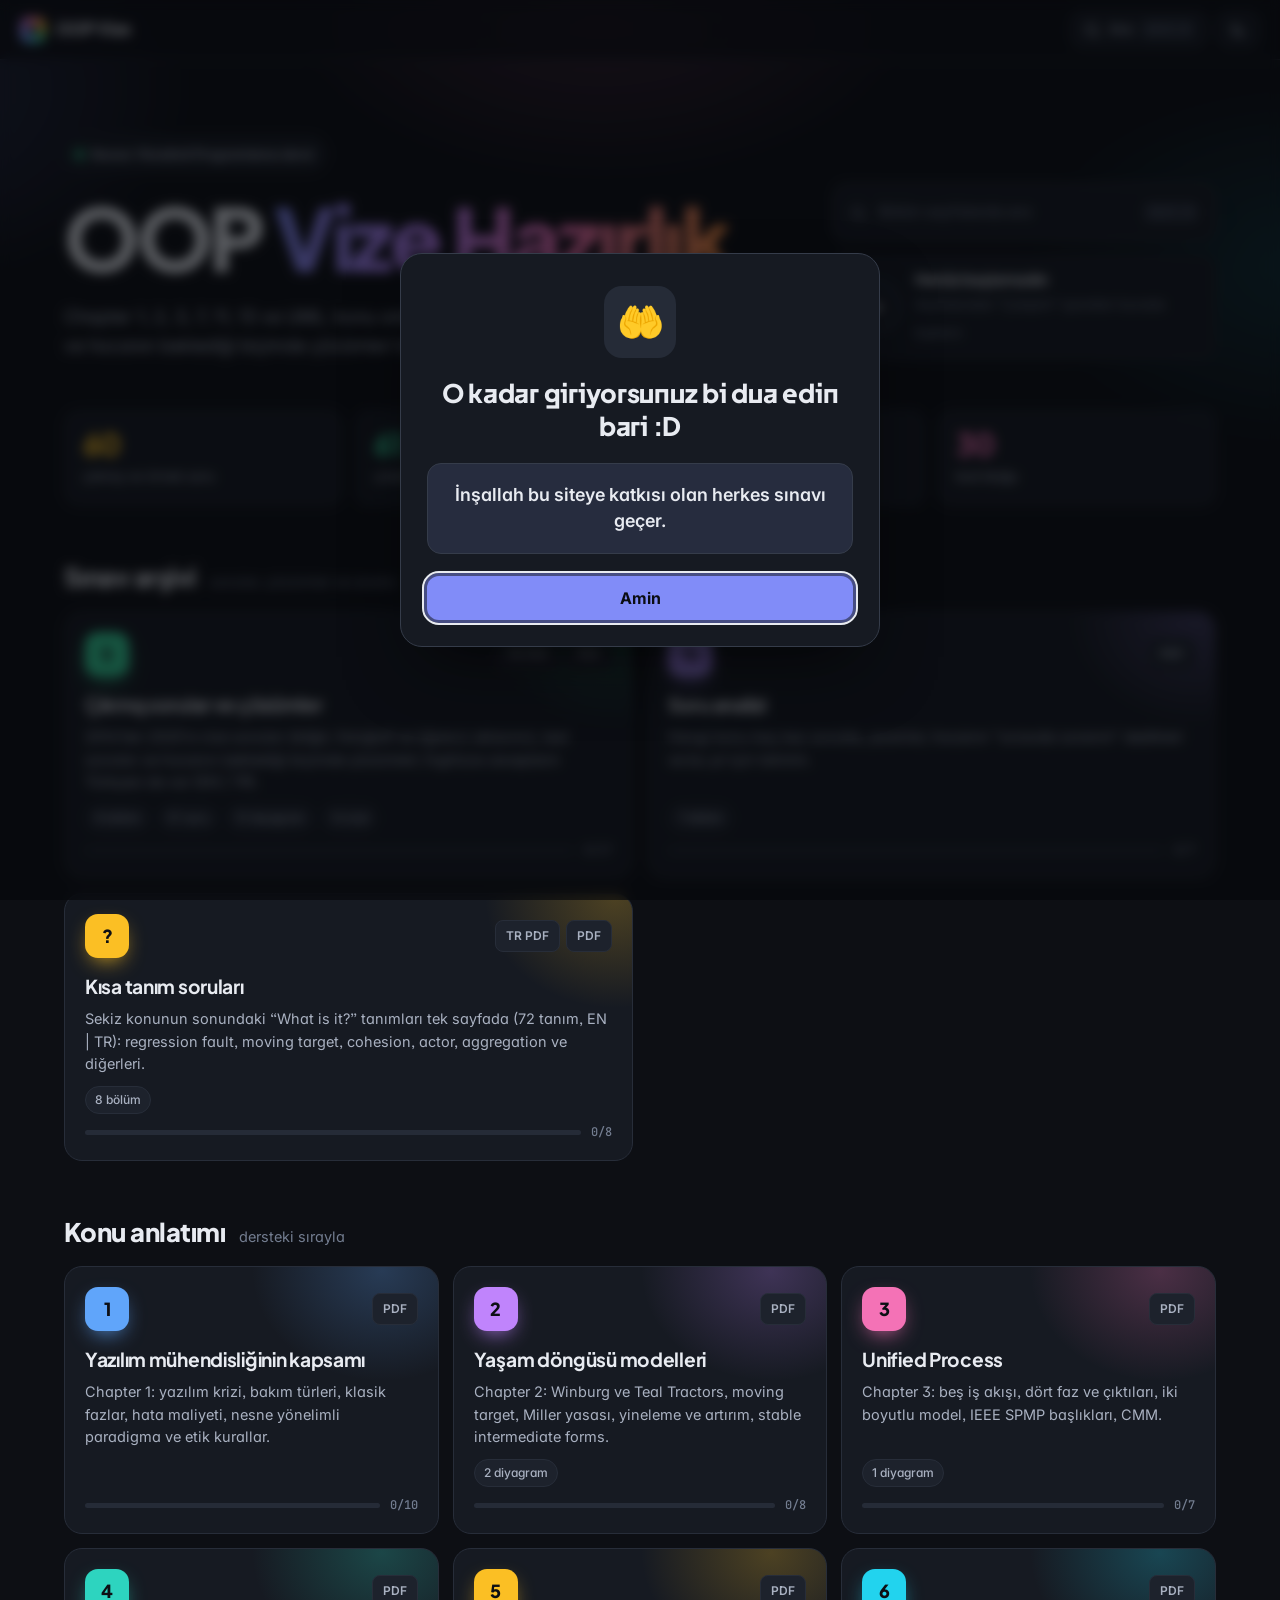
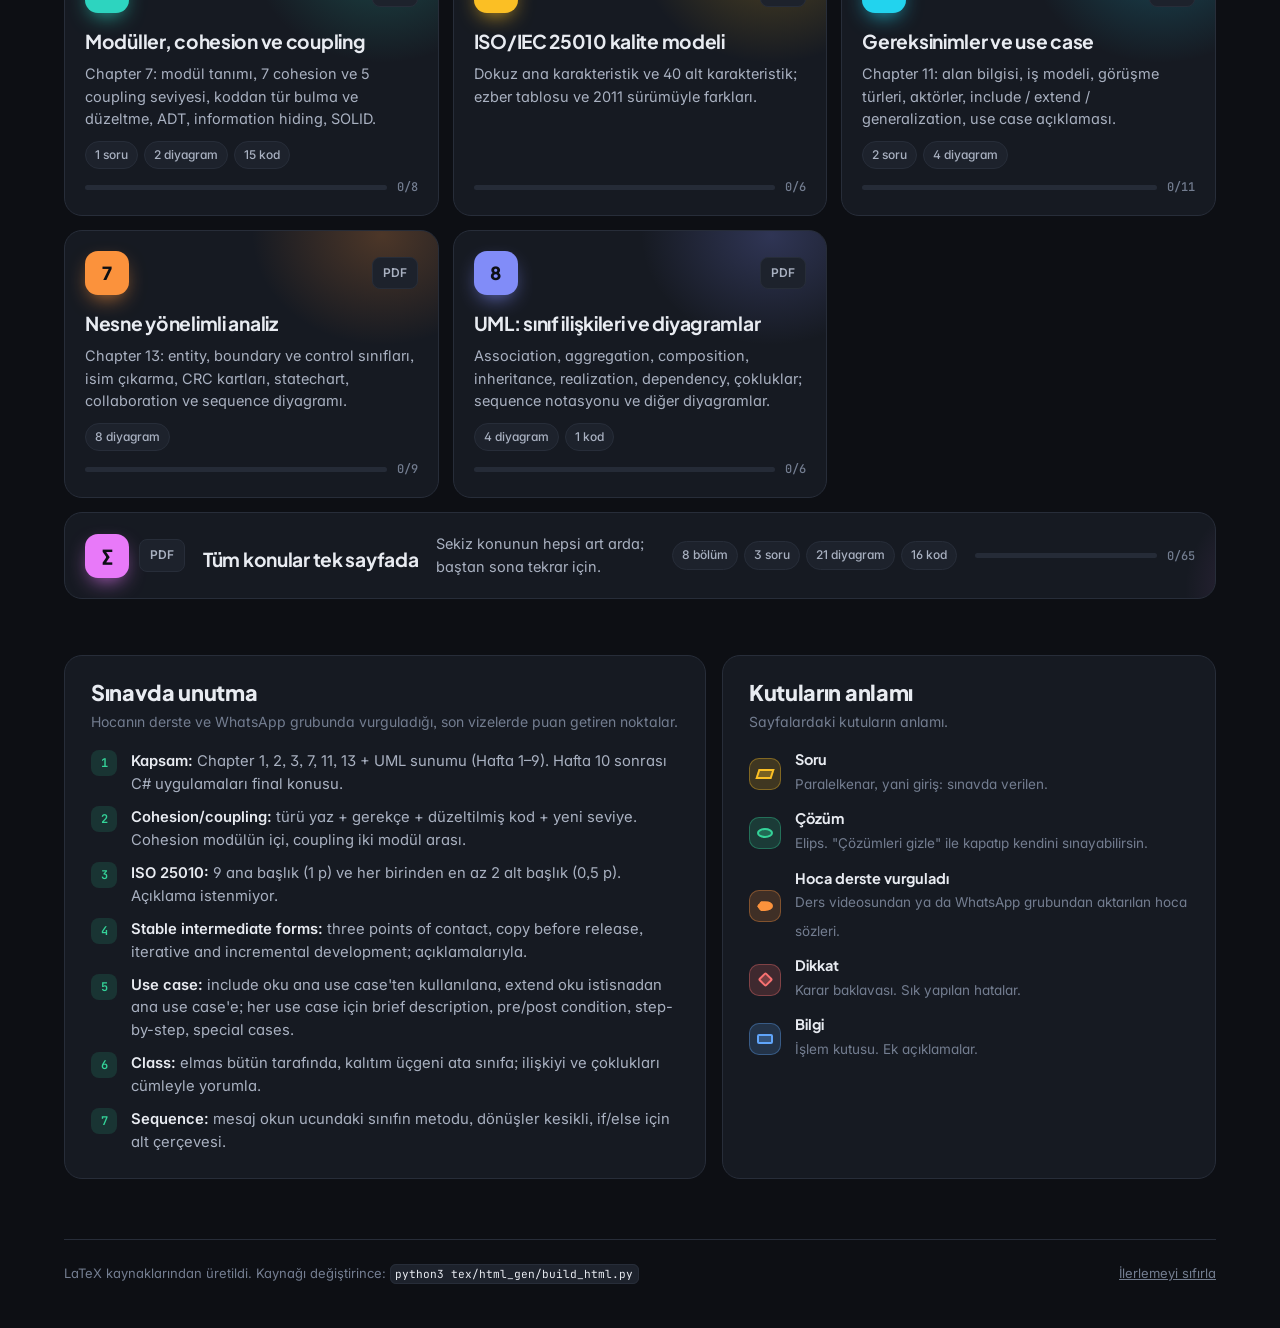
==== commit e7a38353: "Çözümlerdeki konu/bölüm referansları yerine tam cevaplar Çıkmış sorulardaki "Konu X, Bölüm Y'de" yön" ====
--- a/index.html
+++ b/index.html
@@ -192,11 +192,11 @@
   </div>
 </div>
 
-<script src="html/assets/search-index.js?v=749f12be"></script>
+<script src="html/assets/search-index.js?v=814b0bdf"></script>
 <script src="html/assets/app.js?v=c35fbe9f"></script>
 <script>
 (function () {
-  var PAGES = [{"out": "cikmis-sorular", "label": "Çıkmış sorular ve çözümler", "hue": "#34D399", "desc": "2014'ten 2025'e vize soruları (kâğıt, fotoğraf ve öğrenci aktarımı), test soruları ve hocanın beklediği biçimde çözümleri; İngilizce cevapların Türkçesi de var (EN | TR).", "group": "sinav", "no": "", "h2": 8, "gfx": 6, "soru": 57, "cevap": 57, "code": 13, "units": ["soru-1-iso-iec-25010-18-puan", "soru-2-stable-intermediate-forms", "soru-3-cohesion-coupling-turu-ve-duzeltilmesi", "soru-4-rent-a-car-otomasyonu-sinif-iliskileri", "soru-5-rent-a-car-sequence-diyagrami-24-puan", "soru-1-stable-intermediate-forms-15-puan", "soru-2-iso-iec-25010-tablosu-komple", "soru-3-e-ticaret-use-case", "soru-4-cohesion-coupling-tur-ve-daha-iyi-hale-getirme", "soru-1-unified-process-15-p", "soru-2-ieee-spmp-basliklari-15-p", "soru-3-cohesion-ve-coupling-15-p", "soru-4-singleton-pattern-15-p", "soru-5-proje-takip-sistemi-40-p", "siniflar-arasi-iliski-turleri", "adres-defteri-senaryosu", "2021-22-2-vize-projesi-universite-kutuphane-platformu"]}, {"out": "soru-analizi", "label": "Soru analizi", "hue": "#A78BFA", "desc": "Hangi konu kaç kez soruldu, puanlar, hocanın \"sınavda sorarım\" dedikleri ve bu yıl için tahmin.", "group": "sinav", "no": "", "h2": 7, "gfx": 0, "soru": 0, "cevap": 0, "code": 0, "units": ["elimizdeki-vize-sinavlari", "hangi-konu-kac-sinavda-cikti", "puan-dagilimi-2025-26", "hocanin-sorarim-dedigi-yerler", "2026-27-vizesi-icin-tahmin", "calisma-sirasi-oncelik", "sinavda-yazim-kurallari"]}, {"out": "kisa-tanimlar", "label": "Kısa tanım soruları", "hue": "#FBBF24", "desc": "Sekiz konunun sonundaki “What is it?” tanımları tek sayfada (72 tanım, EN | TR): regression fault, moving target, cohesion, actor, aggregation ve diğerleri.", "group": "sinav", "no": "", "h2": 8, "gfx": 0, "soru": 0, "cevap": 0, "code": 0, "units": ["yazilim-muhendisliginin-kapsami-chapter-1", "yasam-dongusu-modelleri-chapter-2", "unified-process-chapter-3", "moduller-cohesion-ve-coupling-chapter-7", "iso-iec-25010-kalite-modeli", "gereksinimler-ve-use-case-chapter-11", "nesne-yonelimli-analiz-chapter-13", "uml-sinif-iliskileri-ve-diyagramlar"]}, {"out": "konu-01-kapsam", "label": "Yazılım mühendisliğinin kapsamı", "hue": "#60A5FA", "desc": "Chapter 1: yazılım krizi, bakım türleri, klasik fazlar, hata maliyeti, nesne yönelimli paradigma ve etik kurallar.", "group": "konu", "no": "1", "h2": 1, "gfx": 0, "soru": 0, "cevap": 0, "code": 0, "units": ["tarihsel-boyut-yazilim-krizi-historical-aspects", "ekonomik-boyut-economic-aspects", "bakim-boyutu-maintenance-aspects", "gereksinim-analiz-ve-tasarim-boyutu", "takim-calismasi-boyutu", "neden-ayri-bir-planlama-test-ve-dokumantasyon-fazi-yok", "nesne-yonelimli-paradigma", "terminoloji", "etik-konular-ethical-issues", "kisa-tanim-sorulari-what-is-it"]}, {"out": "konu-02-yasam-dongusu", "label": "Yaşam döngüsü modelleri", "hue": "#C084FC", "desc": "Chapter 2: Winburg ve Teal Tractors, moving target, Miller yasası, yineleme ve artırım, stable intermediate forms.", "group": "konu", "no": "2", "h2": 1, "gfx": 2, "soru": 0, "cevap": 0, "code": 0, "units": ["teoride-ve-pratikte-yazilim-gelistirme", "winburg-mini-vaka-calismasi", "teal-tractors-mini-vaka-calismasi-ve-moving-target-problem", "yineleme-ve-artirim-iteration-and-incrementation", "yinelemeli-artirimli-modelin-riskleri-ve-guclu-yanlari", "diger-yasam-dongusu-modelleri-kisaca", "stable-intermediate-forms-kararli-ara-formlar", "kisa-tanim-sorulari"]}, {"out": "konu-03-unified-process", "label": "Unified Process", "hue": "#F472B6", "desc": "Chapter 3: beş iş akışı, dört faz ve çıktıları, iki boyutlu model, IEEE SPMP başlıkları, CMM.", "group": "konu", "no": "3", "h2": 1, "gfx": 1, "soru": 0, "cevap": 0, "code": 0, "units": ["unified-process-nedir", "bes-cekirdek-is-akisi-core-workflows", "unified-process-in-dort-fazi", "tek-ve-iki-boyutlu-yasam-dongusu-modelleri", "ieee-software-project-management-plan-spmp", "yazilim-surecini-iyilestirme-improving-the-software-process", "kisa-tanim-sorulari"]}, {"out": "konu-04-moduller", "label": "Modüller, cohesion ve coupling", "hue": "#2DD4BF", "desc": "Chapter 7: modül tanımı, 7 cohesion ve 5 coupling seviyesi, koddan tür bulma ve düzeltme, ADT, information hiding, SOLID.", "group": "konu", "no": "4", "h2": 1, "gfx": 2, "soru": 1, "cevap": 1, "code": 15, "units": ["neden-modulerlestirme", "modul-nedir", "cohesion-modul-ici-uyum-7-seviye", "coupling-moduller-arasi-baglilik-5-seviye", "sinav-tipi-ornek-kodu-verip-tur-ve-duzeltme-isteme", "data-encapsulation-adt-ve-information-hiding", "solid-ilkeleri-giris", "kisa-tanim-sorulari"]}, {"out": "konu-05-iso25010", "label": "ISO/IEC 25010 kalite modeli", "hue": "#FBBF24", "desc": "Dokuz ana karakteristik ve 40 alt karakteristik; ezber tablosu ve 2011 sürümüyle farkları.", "group": "konu", "no": "5", "h2": 1, "gfx": 0, "soru": 0, "cevap": 0, "code": 0, "units": ["model-nedir", "hocanin-tablosu-9-karakteristik-40-alt-karakteristik-iso-iec", "alt-karakteristiklerin-anlamlari", "2011-surumu-8-karakteristik-31-alt-karakteristik", "sinavda-cevap-sablonu", "kisa-tanim-sorulari"]}, {"out": "konu-06-gereksinimler", "label": "Gereksinimler ve use case", "hue": "#22D3EE", "desc": "Chapter 11: alan bilgisi, iş modeli, görüşme türleri, aktörler, include / extend / generalization, use case açıklaması.", "group": "konu", "no": "6", "h2": 1, "gfx": 4, "soru": 2, "cevap": 2, "code": 0, "units": ["gereksinim-is-akisinin-amaci", "gereksinim-is-akisinin-adimlari", "use-case-ve-aktor", "use-case-diyagraminin-notasyonu", "use-case-aciklamasi-description", "hocanin-cozdugu-ornek-1-adres-defteri", "hocanin-cozdugu-ornek-2-e-ticaret-sitesi-2024-25-vize-sorusu", "ilk-gereksinimler-functional-ve-nonfunctional", "msg-foundation-vaka-calismasi", "diger-konular", "kisa-tanim-sorulari"]}, {"out": "konu-07-oo-analiz", "label": "Nesne yönelimli analiz", "hue": "#FB923C", "desc": "Chapter 13: entity, boundary ve control sınıfları, isim çıkarma, CRC kartları, statechart, collaboration ve sequence diyagramı.", "group": "konu", "no": "7", "h2": 1, "gfx": 8, "soru": 0, "cevap": 0, "code": 0, "units": ["analiz-is-akisi-ve-uc-sinif-turu", "entity-siniflarini-cikarmanin-uc-adimi", "asansor-problemi-elevator-problem", "boundary-ve-control-siniflarini-cikarmak", "msg-foundation-vaka-calismasi", "use-case-realization", "hocanin-tam-cozumlu-ornegi-adres-defteri", "diger-konular", "kisa-tanim-sorulari"]}, {"out": "konu-08-uml", "label": "UML: sınıf ilişkileri ve diyagramlar", "hue": "#818CF8", "desc": "Association, aggregation, composition, inheritance, realization, dependency, çokluklar; sequence notasyonu ve diğer diyagramlar.", "group": "konu", "no": "8", "h2": 1, "gfx": 4, "soru": 0, "cevap": 1, "code": 1, "units": ["uml-nedir-neden-kullanilir", "class-diagram", "uml-sunumu-sayfa-35-sinif-diyagramini-yorumlama", "sequence-diagram-notasyonu", "diger-uml-diyagramlari", "kisa-tanim-sorulari"]}, {"out": "konu-tumu", "label": "Tüm konular tek sayfada", "hue": "#E879F9", "desc": "Sekiz konunun hepsi art arda; baştan sona tekrar için.", "group": "konu", "no": "∑", "h2": 8, "gfx": 21, "soru": 3, "cevap": 4, "code": 16, "units": ["tarihsel-boyut-yazilim-krizi-historical-aspects", "ekonomik-boyut-economic-aspects", "bakim-boyutu-maintenance-aspects", "gereksinim-analiz-ve-tasarim-boyutu", "takim-calismasi-boyutu", "neden-ayri-bir-planlama-test-ve-dokumantasyon-fazi-yok", "nesne-yonelimli-paradigma", "terminoloji", "etik-konular-ethical-issues", "kisa-tanim-sorulari-what-is-it", "teoride-ve-pratikte-yazilim-gelistirme", "winburg-mini-vaka-calismasi", "teal-tractors-mini-vaka-calismasi-ve-moving-target-problem", "yineleme-ve-artirim-iteration-and-incrementation", "yinelemeli-artirimli-modelin-riskleri-ve-guclu-yanlari", "diger-yasam-dongusu-modelleri-kisaca", "stable-intermediate-forms-kararli-ara-formlar", "kisa-tanim-sorulari", "unified-process-nedir", "bes-cekirdek-is-akisi-core-workflows", "unified-process-in-dort-fazi", "tek-ve-iki-boyutlu-yasam-dongusu-modelleri", "ieee-software-project-management-plan-spmp", "yazilim-surecini-iyilestirme-improving-the-software-process", "kisa-tanim-sorulari-2", "neden-modulerlestirme", "modul-nedir", "cohesion-modul-ici-uyum-7-seviye", "coupling-moduller-arasi-baglilik-5-seviye", "sinav-tipi-ornek-kodu-verip-tur-ve-duzeltme-isteme", "data-encapsulation-adt-ve-information-hiding", "solid-ilkeleri-giris", "kisa-tanim-sorulari-3", "model-nedir", "hocanin-tablosu-9-karakteristik-40-alt-karakteristik-iso-iec", "alt-karakteristiklerin-anlamlari", "2011-surumu-8-karakteristik-31-alt-karakteristik", "sinavda-cevap-sablonu", "kisa-tanim-sorulari-4", "gereksinim-is-akisinin-amaci", "gereksinim-is-akisinin-adimlari", "use-case-ve-aktor", "use-case-diyagraminin-notasyonu", "use-case-aciklamasi-description", "hocanin-cozdugu-ornek-1-adres-defteri", "hocanin-cozdugu-ornek-2-e-ticaret-sitesi-2024-25-vize-sorusu", "ilk-gereksinimler-functional-ve-nonfunctional", "msg-foundation-vaka-calismasi", "diger-konular", "kisa-tanim-sorulari-5", "analiz-is-akisi-ve-uc-sinif-turu", "entity-siniflarini-cikarmanin-uc-adimi", "asansor-problemi-elevator-problem", "boundary-ve-control-siniflarini-cikarmak", "msg-foundation-vaka-calismasi-2", "use-case-realization", "hocanin-tam-cozumlu-ornegi-adres-defteri", "diger-konular-2", "kisa-tanim-sorulari-6", "uml-nedir-neden-kullanilir", "class-diagram", "uml-sunumu-sayfa-35-sinif-diyagramini-yorumlama", "sequence-diagram-notasyonu", "diger-uml-diyagramlari", "kisa-tanim-sorulari-7"]}];
+  var PAGES = [{"out": "cikmis-sorular", "label": "Çıkmış sorular ve çözümler", "hue": "#34D399", "desc": "2014'ten 2025'e vize soruları (kâğıt, fotoğraf ve öğrenci aktarımı), test soruları ve hocanın beklediği biçimde çözümleri; İngilizce cevapların Türkçesi de var (EN | TR).", "group": "sinav", "no": "", "h2": 8, "gfx": 13, "soru": 57, "cevap": 57, "code": 14, "units": ["soru-1-iso-iec-25010-18-puan", "soru-2-stable-intermediate-forms", "soru-3-cohesion-coupling-turu-ve-duzeltilmesi", "soru-4-rent-a-car-otomasyonu-sinif-iliskileri", "soru-5-rent-a-car-sequence-diyagrami-24-puan", "soru-1-stable-intermediate-forms-15-puan", "soru-2-iso-iec-25010-tablosu-komple", "soru-3-e-ticaret-use-case", "soru-4-cohesion-coupling-tur-ve-daha-iyi-hale-getirme", "soru-1-unified-process-15-p", "soru-2-ieee-spmp-basliklari-15-p", "soru-3-cohesion-ve-coupling-15-p", "soru-4-singleton-pattern-15-p", "soru-5-proje-takip-sistemi-40-p", "siniflar-arasi-iliski-turleri", "adres-defteri-senaryosu", "2021-22-2-vize-projesi-universite-kutuphane-platformu"]}, {"out": "soru-analizi", "label": "Soru analizi", "hue": "#A78BFA", "desc": "Hangi konu kaç kez soruldu, puanlar, hocanın \"sınavda sorarım\" dedikleri ve bu yıl için tahmin.", "group": "sinav", "no": "", "h2": 7, "gfx": 0, "soru": 0, "cevap": 0, "code": 0, "units": ["elimizdeki-vize-sinavlari", "hangi-konu-kac-sinavda-cikti", "puan-dagilimi-2025-26", "hocanin-sorarim-dedigi-yerler", "2026-27-vizesi-icin-tahmin", "calisma-sirasi-oncelik", "sinavda-yazim-kurallari"]}, {"out": "kisa-tanimlar", "label": "Kısa tanım soruları", "hue": "#FBBF24", "desc": "Sekiz konunun sonundaki “What is it?” tanımları tek sayfada (72 tanım, EN | TR): regression fault, moving target, cohesion, actor, aggregation ve diğerleri.", "group": "sinav", "no": "", "h2": 8, "gfx": 0, "soru": 0, "cevap": 0, "code": 0, "units": ["yazilim-muhendisliginin-kapsami-chapter-1", "yasam-dongusu-modelleri-chapter-2", "unified-process-chapter-3", "moduller-cohesion-ve-coupling-chapter-7", "iso-iec-25010-kalite-modeli", "gereksinimler-ve-use-case-chapter-11", "nesne-yonelimli-analiz-chapter-13", "uml-sinif-iliskileri-ve-diyagramlar"]}, {"out": "konu-01-kapsam", "label": "Yazılım mühendisliğinin kapsamı", "hue": "#60A5FA", "desc": "Chapter 1: yazılım krizi, bakım türleri, klasik fazlar, hata maliyeti, nesne yönelimli paradigma ve etik kurallar.", "group": "konu", "no": "1", "h2": 1, "gfx": 0, "soru": 0, "cevap": 0, "code": 0, "units": ["tarihsel-boyut-yazilim-krizi-historical-aspects", "ekonomik-boyut-economic-aspects", "bakim-boyutu-maintenance-aspects", "gereksinim-analiz-ve-tasarim-boyutu", "takim-calismasi-boyutu", "neden-ayri-bir-planlama-test-ve-dokumantasyon-fazi-yok", "nesne-yonelimli-paradigma", "terminoloji", "etik-konular-ethical-issues", "kisa-tanim-sorulari-what-is-it"]}, {"out": "konu-02-yasam-dongusu", "label": "Yaşam döngüsü modelleri", "hue": "#C084FC", "desc": "Chapter 2: Winburg ve Teal Tractors, moving target, Miller yasası, yineleme ve artırım, stable intermediate forms.", "group": "konu", "no": "2", "h2": 1, "gfx": 2, "soru": 0, "cevap": 0, "code": 0, "units": ["teoride-ve-pratikte-yazilim-gelistirme", "winburg-mini-vaka-calismasi", "teal-tractors-mini-vaka-calismasi-ve-moving-target-problem", "yineleme-ve-artirim-iteration-and-incrementation", "yinelemeli-artirimli-modelin-riskleri-ve-guclu-yanlari", "diger-yasam-dongusu-modelleri-kisaca", "stable-intermediate-forms-kararli-ara-formlar", "kisa-tanim-sorulari"]}, {"out": "konu-03-unified-process", "label": "Unified Process", "hue": "#F472B6", "desc": "Chapter 3: beş iş akışı, dört faz ve çıktıları, iki boyutlu model, IEEE SPMP başlıkları, CMM.", "group": "konu", "no": "3", "h2": 1, "gfx": 1, "soru": 0, "cevap": 0, "code": 0, "units": ["unified-process-nedir", "bes-cekirdek-is-akisi-core-workflows", "unified-process-in-dort-fazi", "tek-ve-iki-boyutlu-yasam-dongusu-modelleri", "ieee-software-project-management-plan-spmp", "yazilim-surecini-iyilestirme-improving-the-software-process", "kisa-tanim-sorulari"]}, {"out": "konu-04-moduller", "label": "Modüller, cohesion ve coupling", "hue": "#2DD4BF", "desc": "Chapter 7: modül tanımı, 7 cohesion ve 5 coupling seviyesi, koddan tür bulma ve düzeltme, ADT, information hiding, SOLID.", "group": "konu", "no": "4", "h2": 1, "gfx": 2, "soru": 1, "cevap": 1, "code": 15, "units": ["neden-modulerlestirme", "modul-nedir", "cohesion-modul-ici-uyum-7-seviye", "coupling-moduller-arasi-baglilik-5-seviye", "sinav-tipi-ornek-kodu-verip-tur-ve-duzeltme-isteme", "data-encapsulation-adt-ve-information-hiding", "solid-ilkeleri-giris", "kisa-tanim-sorulari"]}, {"out": "konu-05-iso25010", "label": "ISO/IEC 25010 kalite modeli", "hue": "#FBBF24", "desc": "Dokuz ana karakteristik ve 40 alt karakteristik; ezber tablosu ve 2011 sürümüyle farkları.", "group": "konu", "no": "5", "h2": 1, "gfx": 0, "soru": 0, "cevap": 0, "code": 0, "units": ["model-nedir", "hocanin-tablosu-9-karakteristik-40-alt-karakteristik-iso-iec", "alt-karakteristiklerin-anlamlari", "2011-surumu-8-karakteristik-31-alt-karakteristik", "sinavda-cevap-sablonu", "kisa-tanim-sorulari"]}, {"out": "konu-06-gereksinimler", "label": "Gereksinimler ve use case", "hue": "#22D3EE", "desc": "Chapter 11: alan bilgisi, iş modeli, görüşme türleri, aktörler, include / extend / generalization, use case açıklaması.", "group": "konu", "no": "6", "h2": 1, "gfx": 4, "soru": 2, "cevap": 2, "code": 0, "units": ["gereksinim-is-akisinin-amaci", "gereksinim-is-akisinin-adimlari", "use-case-ve-aktor", "use-case-diyagraminin-notasyonu", "use-case-aciklamasi-description", "hocanin-cozdugu-ornek-1-adres-defteri", "hocanin-cozdugu-ornek-2-e-ticaret-sitesi-2024-25-vize-sorusu", "ilk-gereksinimler-functional-ve-nonfunctional", "msg-foundation-vaka-calismasi", "diger-konular", "kisa-tanim-sorulari"]}, {"out": "konu-07-oo-analiz", "label": "Nesne yönelimli analiz", "hue": "#FB923C", "desc": "Chapter 13: entity, boundary ve control sınıfları, isim çıkarma, CRC kartları, statechart, collaboration ve sequence diyagramı.", "group": "konu", "no": "7", "h2": 1, "gfx": 8, "soru": 0, "cevap": 0, "code": 0, "units": ["analiz-is-akisi-ve-uc-sinif-turu", "entity-siniflarini-cikarmanin-uc-adimi", "asansor-problemi-elevator-problem", "boundary-ve-control-siniflarini-cikarmak", "msg-foundation-vaka-calismasi", "use-case-realization", "hocanin-tam-cozumlu-ornegi-adres-defteri", "diger-konular", "kisa-tanim-sorulari"]}, {"out": "konu-08-uml", "label": "UML: sınıf ilişkileri ve diyagramlar", "hue": "#818CF8", "desc": "Association, aggregation, composition, inheritance, realization, dependency, çokluklar; sequence notasyonu ve diğer diyagramlar.", "group": "konu", "no": "8", "h2": 1, "gfx": 4, "soru": 0, "cevap": 1, "code": 1, "units": ["uml-nedir-neden-kullanilir", "class-diagram", "uml-sunumu-sayfa-35-sinif-diyagramini-yorumlama", "sequence-diagram-notasyonu", "diger-uml-diyagramlari", "kisa-tanim-sorulari"]}, {"out": "konu-tumu", "label": "Tüm konular tek sayfada", "hue": "#E879F9", "desc": "Sekiz konunun hepsi art arda; baştan sona tekrar için.", "group": "konu", "no": "∑", "h2": 8, "gfx": 21, "soru": 3, "cevap": 4, "code": 16, "units": ["tarihsel-boyut-yazilim-krizi-historical-aspects", "ekonomik-boyut-economic-aspects", "bakim-boyutu-maintenance-aspects", "gereksinim-analiz-ve-tasarim-boyutu", "takim-calismasi-boyutu", "neden-ayri-bir-planlama-test-ve-dokumantasyon-fazi-yok", "nesne-yonelimli-paradigma", "terminoloji", "etik-konular-ethical-issues", "kisa-tanim-sorulari-what-is-it", "teoride-ve-pratikte-yazilim-gelistirme", "winburg-mini-vaka-calismasi", "teal-tractors-mini-vaka-calismasi-ve-moving-target-problem", "yineleme-ve-artirim-iteration-and-incrementation", "yinelemeli-artirimli-modelin-riskleri-ve-guclu-yanlari", "diger-yasam-dongusu-modelleri-kisaca", "stable-intermediate-forms-kararli-ara-formlar", "kisa-tanim-sorulari", "unified-process-nedir", "bes-cekirdek-is-akisi-core-workflows", "unified-process-in-dort-fazi", "tek-ve-iki-boyutlu-yasam-dongusu-modelleri", "ieee-software-project-management-plan-spmp", "yazilim-surecini-iyilestirme-improving-the-software-process", "kisa-tanim-sorulari-2", "neden-modulerlestirme", "modul-nedir", "cohesion-modul-ici-uyum-7-seviye", "coupling-moduller-arasi-baglilik-5-seviye", "sinav-tipi-ornek-kodu-verip-tur-ve-duzeltme-isteme", "data-encapsulation-adt-ve-information-hiding", "solid-ilkeleri-giris", "kisa-tanim-sorulari-3", "model-nedir", "hocanin-tablosu-9-karakteristik-40-alt-karakteristik-iso-iec", "alt-karakteristiklerin-anlamlari", "2011-surumu-8-karakteristik-31-alt-karakteristik", "sinavda-cevap-sablonu", "kisa-tanim-sorulari-4", "gereksinim-is-akisinin-amaci", "gereksinim-is-akisinin-adimlari", "use-case-ve-aktor", "use-case-diyagraminin-notasyonu", "use-case-aciklamasi-description", "hocanin-cozdugu-ornek-1-adres-defteri", "hocanin-cozdugu-ornek-2-e-ticaret-sitesi-2024-25-vize-sorusu", "ilk-gereksinimler-functional-ve-nonfunctional", "msg-foundation-vaka-calismasi", "diger-konular", "kisa-tanim-sorulari-5", "analiz-is-akisi-ve-uc-sinif-turu", "entity-siniflarini-cikarmanin-uc-adimi", "asansor-problemi-elevator-problem", "boundary-ve-control-siniflarini-cikarmak", "msg-foundation-vaka-calismasi-2", "use-case-realization", "hocanin-tam-cozumlu-ornegi-adres-defteri", "diger-konular-2", "kisa-tanim-sorulari-6", "uml-nedir-neden-kullanilir", "class-diagram", "uml-sunumu-sayfa-35-sinif-diyagramini-yorumlama", "sequence-diagram-notasyonu", "diger-uml-diyagramlari", "kisa-tanim-sorulari-7"]}];
   var S = window.BZStore;
   var PDF = {
     'cikmis-sorular': '02_Cikmis_Sorular', 'soru-analizi': '03_Soru_Analizi', 'kisa-tanimlar': '05_Kisa_Tanimlar', 'konu-tumu': '04_Konu_Anlatimi_Tum',
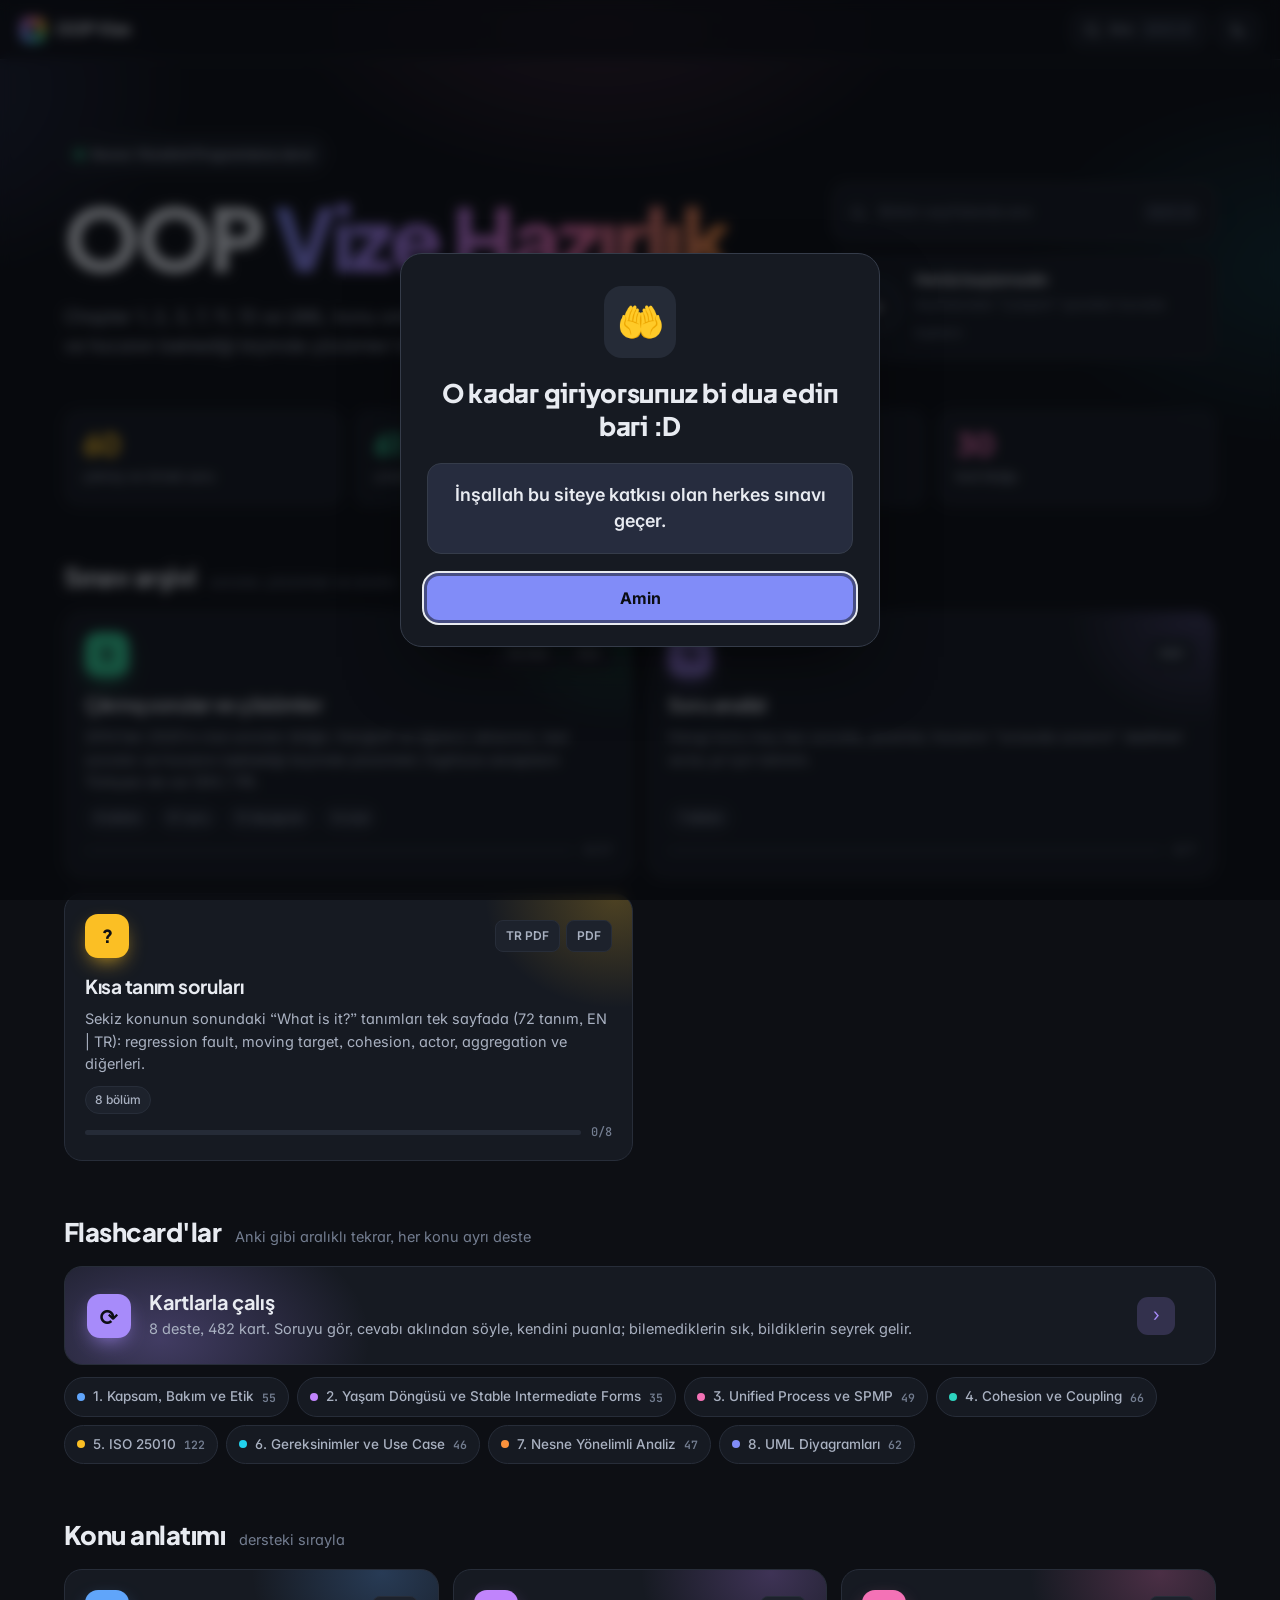
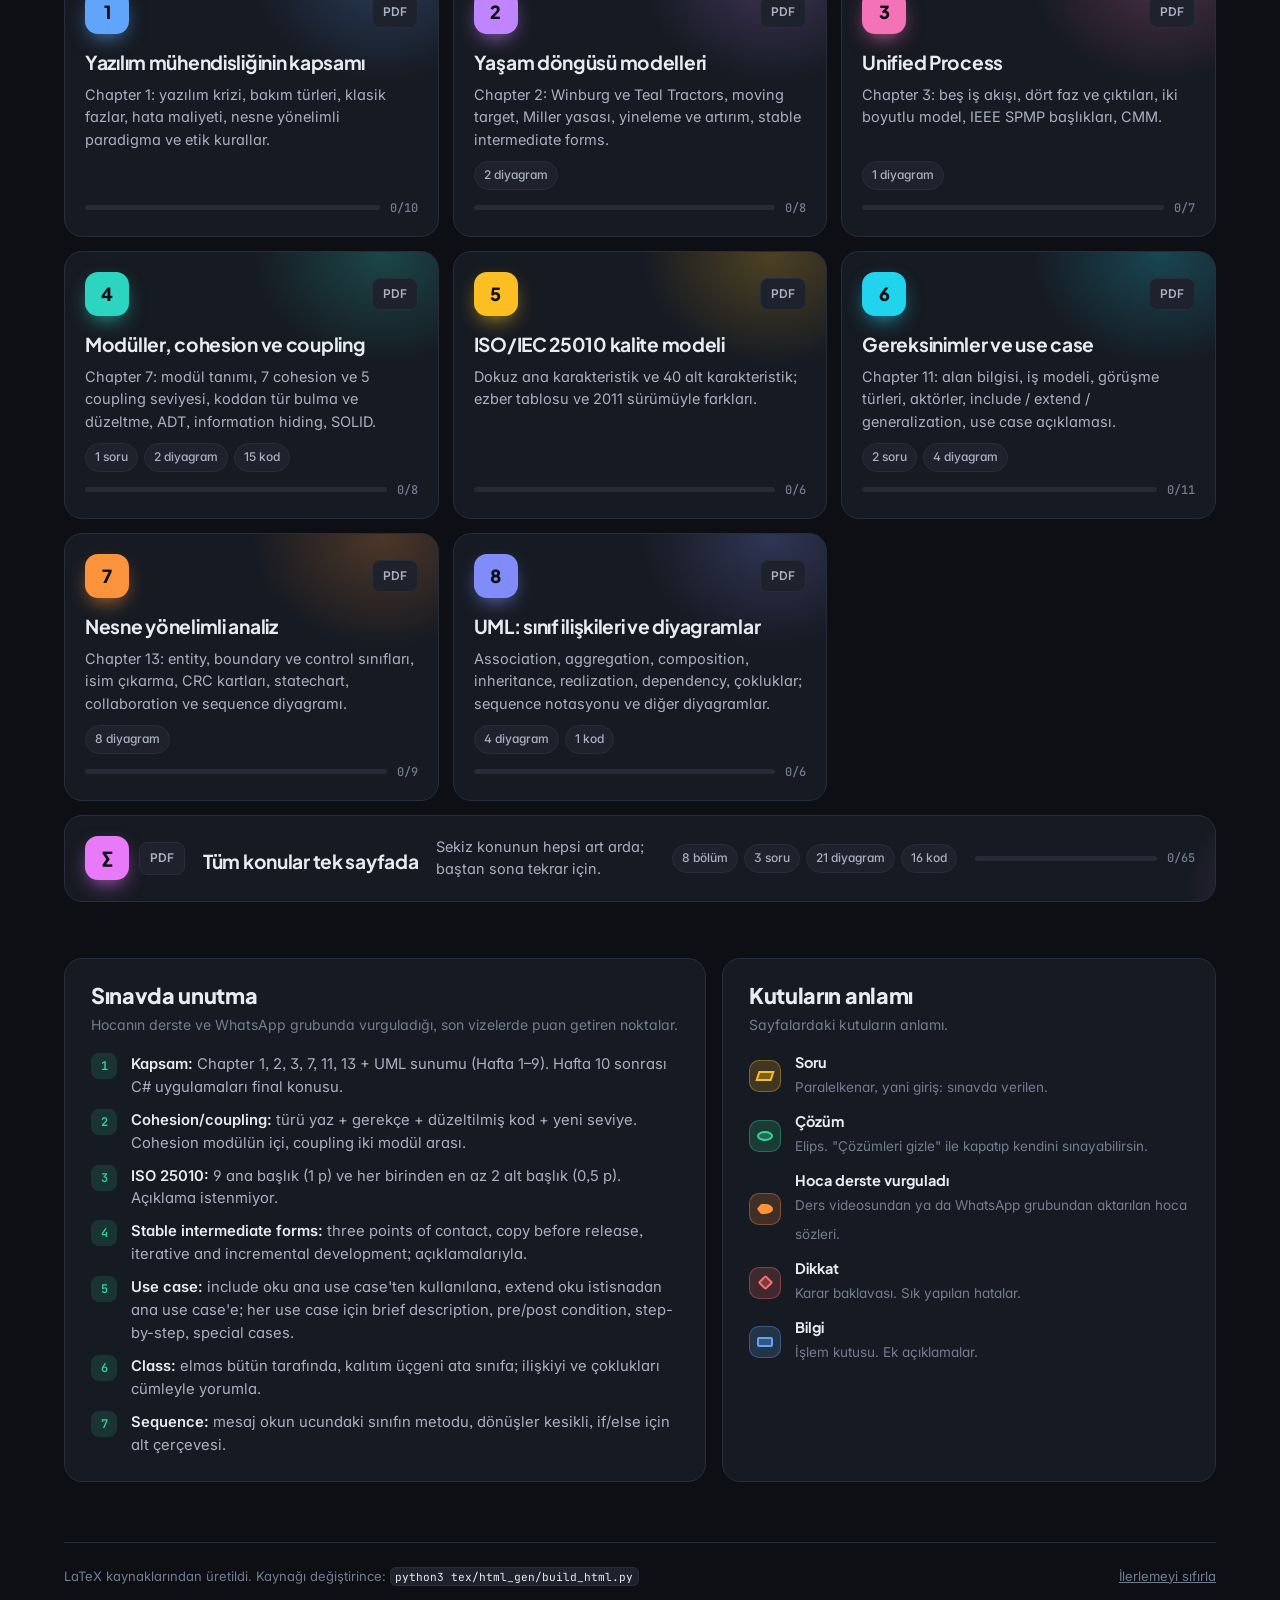
==== commit 71f7d8d0: "Flashcard bölümü: konu başına Anki desteleri ve sitede aralıklı tekrar - anki/: 8 konu destesi (482 " ====
--- a/index.html
+++ b/index.html
@@ -6,7 +6,7 @@
 <title>OOP Vize Hazırlık</title>
 <script>var t='dark',l='en';try{t=localStorage.getItem('oop:theme')||'dark';l=localStorage.getItem('oop:lang')||'en';}catch(e){}document.documentElement.dataset.theme=t;document.documentElement.dataset.lang=l;try{if(localStorage.getItem('oop:toc')==='hidden')document.documentElement.classList.add('toc-hidden');}catch(e){}</script>
 <link rel="preconnect" href="https://fonts.googleapis.com"><link rel="preconnect" href="https://fonts.gstatic.com" crossorigin><link href="https://fonts.googleapis.com/css2?family=Inter:ital,opsz,wght@0,14..32,400;0,14..32,500;0,14..32,600;0,14..32,700;1,14..32,400&family=Plus+Jakarta+Sans:wght@600;700;800&family=JetBrains+Mono:wght@400;500;600&display=swap" rel="stylesheet">
-<link rel="stylesheet" href="html/assets/style.css?v=e699d26c">
+<link rel="stylesheet" href="html/assets/style.css?v=b61c9efa">
 <style>
   .home-top { max-width: 1200px; margin: 0 auto; padding: 0 24px; }
   .hero { position: relative; isolation: isolate; padding: 76px 0 44px; display: grid; grid-template-columns: minmax(0, 1.3fr) minmax(300px, .7fr); gap: 40px 56px; align-items: end; }
@@ -90,6 +90,32 @@
   .card.wide p { flex: 1; }
   .card.wide .prog { width: 220px; }
 
+  .fc-home { display: grid; gap: 12px; margin-bottom: 56px; }
+  .fc-home-main {
+    position: relative; overflow: hidden; isolation: isolate; display: grid; grid-template-columns: auto minmax(0, 1fr) auto auto; gap: 18px; align-items: center;
+    padding: 22px; border-radius: 18px; background: var(--surface); border: 1px solid var(--border); color: var(--text); text-decoration: none;
+    transition: transform .2s ease, border-color .2s, box-shadow .2s;
+  }
+  .fc-home-main::before { content: ""; position: absolute; z-index: -1; inset: -60% auto auto -10%; width: 420px; height: 260px; background: radial-gradient(closest-side, color-mix(in srgb, #A78BFA 30%, transparent), transparent); }
+  .fc-home-main:hover { transform: translateY(-3px); border-color: color-mix(in srgb, #A78BFA 55%, var(--border)); box-shadow: 0 20px 40px -24px color-mix(in srgb, #A78BFA 70%, transparent); }
+  .fc-home-main .badge { font-size: 22px; }
+  .fc-home-t b { display: block; font: 700 1.25rem/1.25 var(--f-head); letter-spacing: -.015em; }
+  .fc-home-t em { font-style: normal; color: var(--text-2); font-size: 14.5px; line-height: 1.5; }
+  .fc-home-n { text-align: right; }
+  .fc-home-n b { display: block; font: 800 1.9rem/1 var(--f-head); color: #A78BFA; }
+  .fc-home-n small { color: var(--text-3); font-size: 12.5px; }
+  .fc-home-main .go { width: 38px; height: 38px; border-radius: 11px; display: grid; place-items: center; background: color-mix(in srgb, #A78BFA 20%, transparent); color: #A78BFA; font-size: 18px; }
+  .fc-home-decks { display: flex; flex-wrap: wrap; gap: 8px; }
+  .fc-home-decks a { display: inline-flex; align-items: center; gap: 8px; padding: 7px 12px; border-radius: 999px; border: 1px solid var(--border); background: var(--surface); color: var(--text-2); text-decoration: none; font-size: 13.5px; font-weight: 500; }
+  .fc-home-decks a:hover { color: var(--text); border-color: var(--hue); }
+  .fc-home-decks i { width: 8px; height: 8px; border-radius: 50%; background: var(--hue); }
+  .fc-home-decks small { font: 600 11.5px var(--f-mono); color: var(--text-3); }
+  @media (max-width: 600px) {
+    .fc-home-main { grid-template-columns: auto minmax(0, 1fr); padding: 18px; gap: 14px; }
+    .fc-home-main .go { display: none; }
+    .fc-home-n { grid-column: 2; text-align: left; display: flex; align-items: baseline; gap: 8px; }
+  }
+
   .lower { display: grid; grid-template-columns: 1.3fr 1fr; gap: 16px; margin: 0 0 60px; }
   .panel { padding: 24px 26px; border: 1px solid var(--border); border-radius: 18px; background: var(--surface); }
   .panel h2 { margin: 0 0 4px; font: 800 1.35rem/1.2 var(--f-head); letter-spacing: -.015em; }
@@ -147,6 +173,17 @@
 
   <div class="sec-h"><h2>Sınav arşivi</h2><p>sorular, çözümler ve analiz</p></div>
   <section class="grid sinav" id="gSinav"></section>
+
+  <div class="sec-h"><h2>Flashcard'lar</h2><p>Anki gibi aralıklı tekrar, her konu ayrı deste</p></div>
+  <section class="fc-home" id="fcHome">
+    <a class="fc-home-main" href="html/kartlar.html">
+      <span class="badge" style="--hue:#A78BFA" aria-hidden="true">⟳</span>
+      <span class="fc-home-t"><b>Kartlarla çalış</b><em id="fcHomeTxt">Soruyu gör, cevabı aklından söyle, kendini puanla. Bilemediklerin sık, bildiklerin seyrek gelir.</em></span>
+      <span class="fc-home-n" id="fcHomeN" hidden><b></b><small>bugün</small></span>
+      <span class="go">›</span>
+    </a>
+    <div class="fc-home-decks" id="fcHomeDecks"></div>
+  </section>
 
   <div class="sec-h"><h2>Konu anlatımı</h2><p>dersteki sırayla</p></div>
   <section class="grid konu" id="gKonu"></section>
@@ -254,6 +291,20 @@
     r.querySelector('em').textContent = (last.t ? last.t + ', ' : '') + 'sayfanın %' + (last.pct || 0) + '\'i okundu';
     r.hidden = false;
   }
+  var DESTELER = [{"id": "d01", "no": "1", "ad": "Kapsam, Bakım ve Etik", "renk": "#60A5FA", "n": 55}, {"id": "d02", "no": "2", "ad": "Yaşam Döngüsü ve Stable Intermediate Forms", "renk": "#C084FC", "n": 35}, {"id": "d03", "no": "3", "ad": "Unified Process ve SPMP", "renk": "#F472B6", "n": 49}, {"id": "d04", "no": "4", "ad": "Cohesion ve Coupling", "renk": "#2DD4BF", "n": 66}, {"id": "d05", "no": "5", "ad": "ISO 25010", "renk": "#FBBF24", "n": 122}, {"id": "d06", "no": "6", "ad": "Gereksinimler ve Use Case", "renk": "#22D3EE", "n": 46}, {"id": "d07", "no": "7", "ad": "Nesne Yönelimli Analiz", "renk": "#FB923C", "n": 47}, {"id": "d08", "no": "8", "ad": "UML Diyagramları", "renk": "#818CF8", "n": 62}];
+  document.getElementById('fcHomeDecks').innerHTML = DESTELER.map(function (d) {
+    return '<a href="html/kartlar.html#' + d.id + '" style="--hue:' + d.renk + '"><i></i>' + esc(d.no) + '. ' + esc(d.ad) + ' <small>' + d.n + '</small></a>';
+  }).join('');
+  var fc = S.get('fc:ozet', null), fcToplam = DESTELER.reduce(function (t, d) { return t + d.n; }, 0);
+  if (fc && fc.goruldu) {
+    var bekleyen = fc.yeni + fc.ogren + fc.tekrar;
+    document.getElementById('fcHomeTxt').textContent = fcToplam + ' karttan ' + fc.goruldu + ' tanesini gördün. ' +
+      (fc.tekrar || fc.ogren ? (fc.tekrar + fc.ogren) + ' kartın tekrar zamanı geldi.' : 'Tekrar bekleyen kart yok.');
+    var n = document.getElementById('fcHomeN');
+    n.querySelector('b').textContent = bekleyen; n.hidden = false;
+  } else {
+    document.getElementById('fcHomeTxt').textContent = DESTELER.length + ' deste, ' + fcToplam + ' kart. Soruyu gör, cevabı aklından söyle, kendini puanla; bilemediklerin sık, bildiklerin seyrek gelir.';
+  }
   document.getElementById('heroSearch').addEventListener('click', function () { window.BZOpenSearch(); });
   document.getElementById('resetBtn').addEventListener('click', function () {
     if (!confirm('Bütün "çalıştım" işaretleri ve kaldığın yer silinsin mi?')) return;
--- a/html/assets/style.css
+++ b/html/assets/style.css
@@ -116,6 +116,7 @@
 .ic-search { --m: url("data:image/svg+xml,%3Csvg xmlns='http://www.w3.org/2000/svg' viewBox='0 0 24 24' fill='none' stroke='black' stroke-width='2.2' stroke-linecap='round'%3E%3Ccircle cx='11' cy='11' r='7'/%3E%3Cpath d='m20 20-3.5-3.5'/%3E%3C/svg%3E"); }
 .ic-theme { --m: url("data:image/svg+xml,%3Csvg xmlns='http://www.w3.org/2000/svg' viewBox='0 0 24 24' fill='none' stroke='black' stroke-width='2' stroke-linecap='round'%3E%3Cpath d='M20 14.5A8 8 0 0 1 9.5 4a8 8 0 1 0 10.5 10.5z'/%3E%3C/svg%3E"); }
 .ic-eye { --m: url("data:image/svg+xml,%3Csvg xmlns='http://www.w3.org/2000/svg' viewBox='0 0 24 24' fill='none' stroke='black' stroke-width='2' stroke-linejoin='round'%3E%3Cpath d='M2 12s3.6-7 10-7 10 7 10 7-3.6 7-10 7S2 12 2 12z'/%3E%3Ccircle cx='12' cy='12' r='3'/%3E%3C/svg%3E"); }
+.ic-cards { --m: url("data:image/svg+xml,%3Csvg xmlns='http://www.w3.org/2000/svg' viewBox='0 0 24 24' fill='none' stroke='black' stroke-width='2' stroke-linejoin='round'%3E%3Crect x='7' y='3' width='13' height='16' rx='2.5'/%3E%3Cpath d='M4 7.5v10A3.5 3.5 0 0 0 7.5 21H15'/%3E%3C/svg%3E"); }
 .ic-menu { --m: url("data:image/svg+xml,%3Csvg xmlns='http://www.w3.org/2000/svg' viewBox='0 0 24 24' fill='none' stroke='black' stroke-width='2.2' stroke-linecap='round'%3E%3Cpath d='M4 7h16M4 12h16M4 17h10'/%3E%3C/svg%3E"); }
 
 /* ------------------------------------------------ yerleşim */
